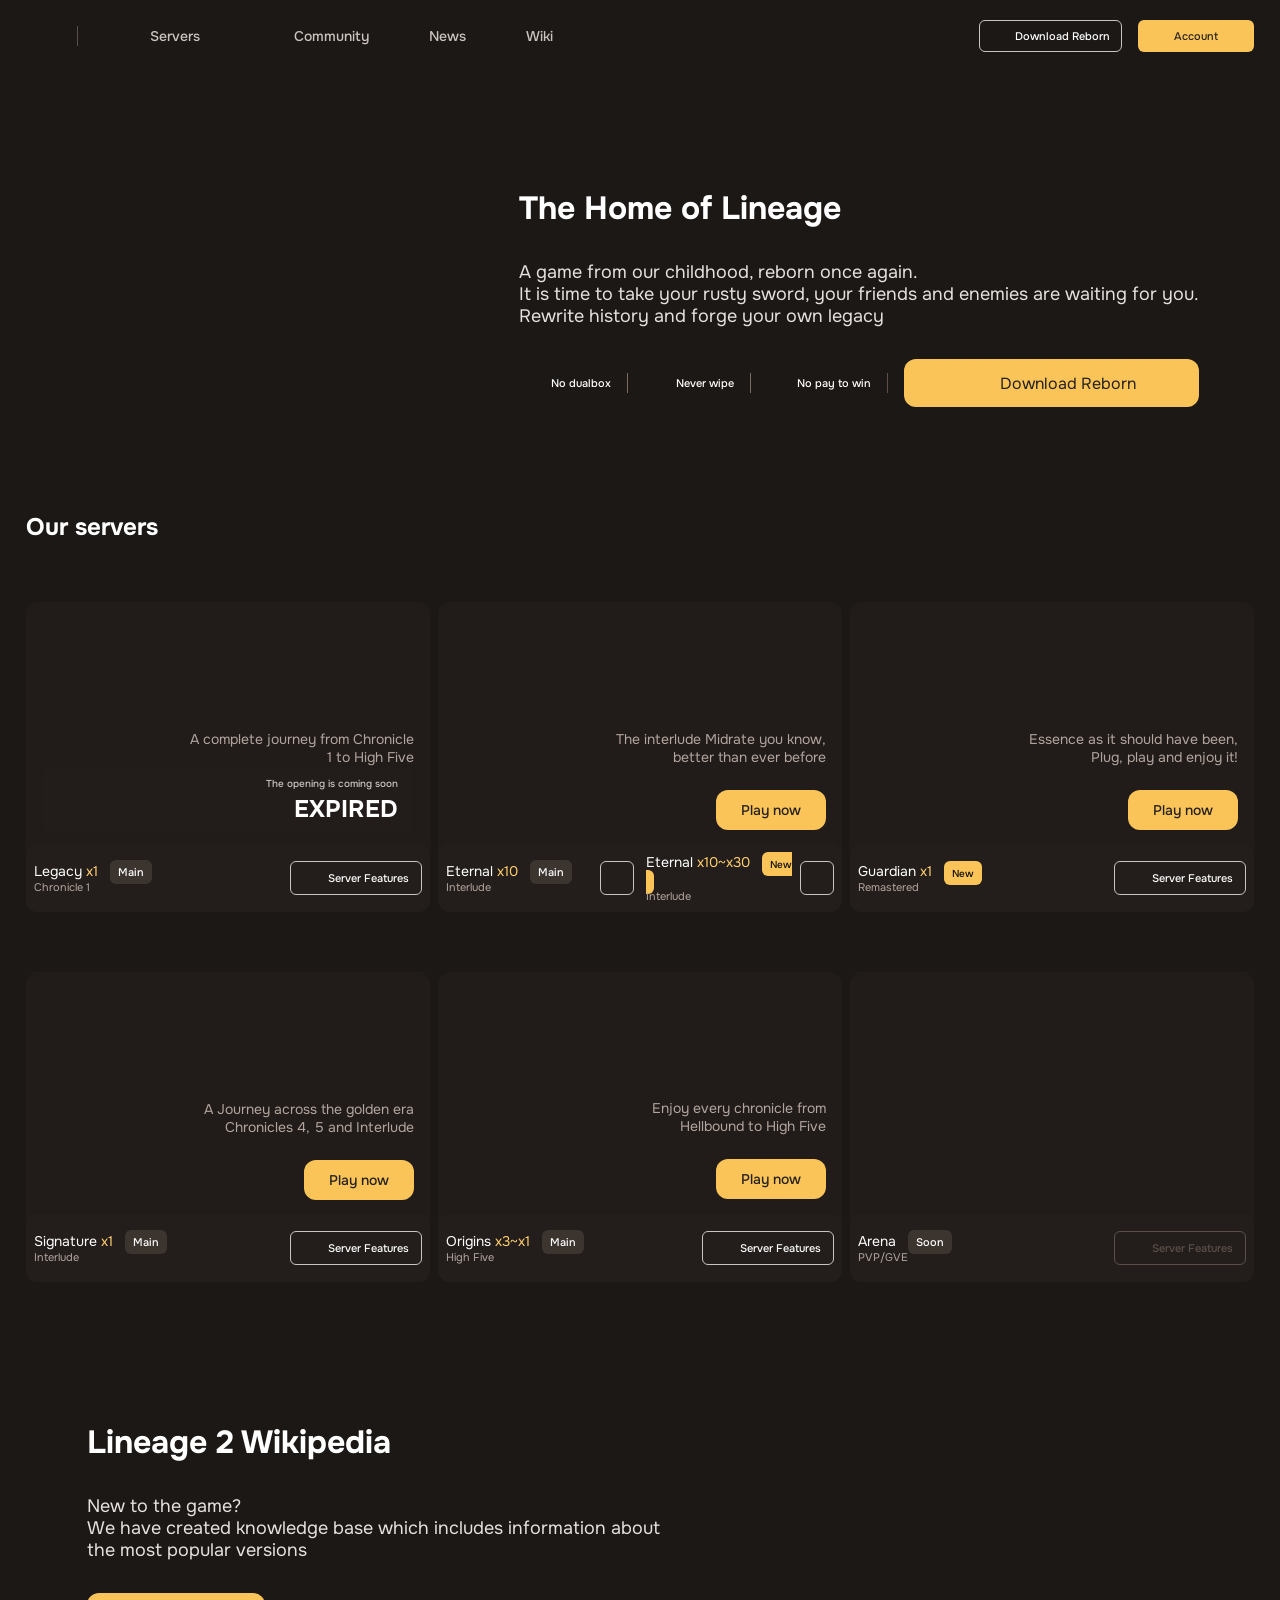
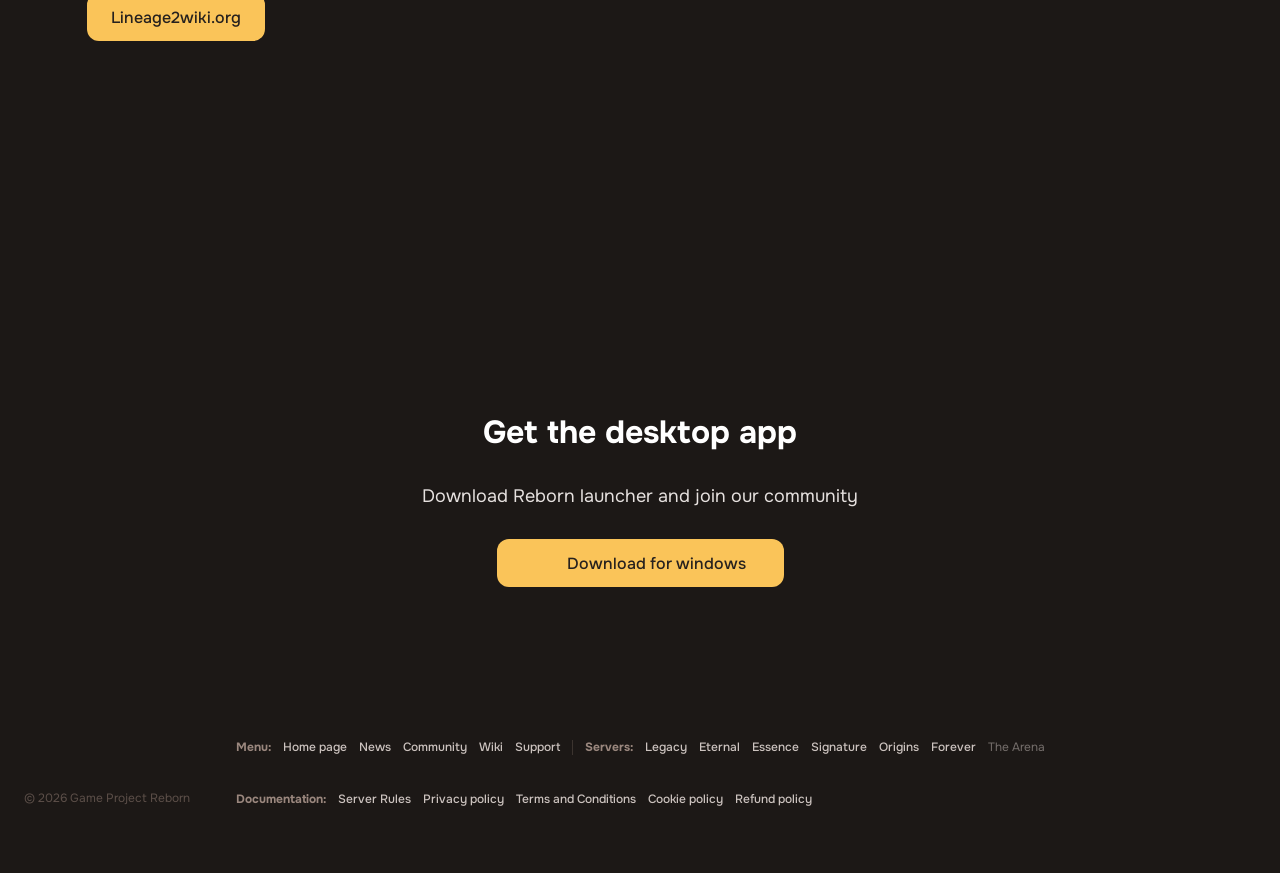
==== index.html @ 02b6d624 "Add files via upload" ====
<!DOCTYPE html><html lang="en"><head>
<meta charset="utf-8"><script async="" src="js/gtm.js"></script><script async="" src="js/fbevents.js"></script><script type="text/javascript">(window.NREUM||(NREUM={})).init={privacy:{cookies_enabled:true},ajax:{deny_list:["bam.eu01.nr-data.net"]},feature_flags:["rum_v2"],distributed_tracing:{enabled:true}};(window.NREUM||(NREUM={})).loader_config={agentID:"538655408",accountID:"6174740",trustKey:"6174740",xpid:"UgcAVVFXCBADXVFUBwQHUF0=",licenseKey:"NRJS-bbde38d894ebaa91791",applicationID:"390605069",browserID:"538655408"};;/*! For license information please see nr-loader-spa-1.324.1.min.js.LICENSE.txt */
(()=>{var e={8122(e,t,r){"use strict";r.d(t,{a:()=>i});var n=r(944);function i(e,t){try{if(!e||"object"!=typeof e)return(0,n.R)(3);if(!t||"object"!=typeof t)return(0,n.R)(4);const r=Object.create(Object.getPrototypeOf(t),Object.getOwnPropertyDescriptors(t)),s=0===Object.keys(r).length?e:r;for(let a in s)if(void 0!==e[a])try{if(null===e[a]){r[a]=null;continue}Array.isArray(e[a])&&Array.isArray(t[a])?r[a]=Array.from(new Set([...e[a],...t[a]])):e[a]instanceof Map||e[a]instanceof Set||e[a]instanceof Date||e[a]instanceof RegExp?r[a]=e[a]:"object"==typeof e[a]&&null!==t[a]&&"object"==typeof t[a]?r[a]=i(e[a],t[a]):r[a]=e[a]}catch(e){r[a]||(0,n.R)(1,e)}return r}catch(e){(0,n.R)(2,e)}}},2555(e,t,r){"use strict";r.d(t,{f:()=>a});var n=r(384),i=r(8122);const s={beacon:n.NT.beacon,errorBeacon:n.NT.errorBeacon,licenseKey:void 0,applicationID:void 0,sa:void 0,queueTime:void 0,applicationTime:void 0,ttGuid:void 0,user:void 0,account:void 0,product:void 0,extra:void 0,jsAttributes:{},userAttributes:void 0,atts:void 0,transactionName:void 0,tNamePlain:void 0};function a(e){try{return!!e.licenseKey&&!!e.errorBeacon&&!!e.applicationID}catch(e){return!1}}r.d(t,["D",0,e=>(0,i.a)(e,s)])},7699(e,t,r){"use strict";var n=r(860);const i=1e6,s={[n.K7.logging]:!0,[n.K7.genericEvents]:!0,[n.K7.jserrors]:!0,[n.K7.ajax]:!0};r.d(t,["It",0,i,"KC",0,s,"qh",0,"SESSION_ERROR","zd",0,5e5])},9324(e,t,r){"use strict";r.d(t,["A",0,"@newrelic/rrweb","x",0,"1.324.1"])},981(e,t,r){"use strict";r.d(t,["R",0,{AJAX:"AjaxRequest",PA:"PageAction",UA:"UserAction",BP:"BrowserPerformance",WS:"WebSocket",SPV:"SecurityPolicyViolation",JSE:"JavaScriptError",LOG:"Log",PVE:"PageView",PVT:"PageViewTiming",SR:"SessionReplay",ST:"SessionTrace",BI:"BrowserInteraction"}])},9752(e,t,r){"use strict";const n="newrelic-iframe-",i=n+"timing-update",s=n+"api",a=n+"api-response",o=n+"vitals-update",c=n+"ajax";r.d(t,["$8",0,o,"Gi",0,a,"KU",0,c,"Pl",0,n,"cS",0,s,"cr",0,i])},6154(e,t,r){"use strict";var n=r(1863);const i="undefined"!=typeof window&&!!window.document,s="undefined"!=typeof WorkerGlobalScope&&("undefined"!=typeof self&&self instanceof WorkerGlobalScope&&self.navigator instanceof WorkerNavigator||"undefined"!=typeof globalThis&&globalThis instanceof WorkerGlobalScope&&globalThis.navigator instanceof WorkerNavigator),a=i?window:"undefined"!=typeof WorkerGlobalScope&&("undefined"!=typeof self&&self instanceof WorkerGlobalScope&&self||"undefined"!=typeof globalThis&&globalThis instanceof WorkerGlobalScope&&globalThis),o=Boolean("hidden"===a?.document?.visibilityState),c=""+a?.location,d=/iPad|iPhone|iPod/.test(a.navigator?.userAgent),u=d&&"undefined"==typeof SharedWorker,l=(()=>{const e=a.navigator?.userAgent?.match(/Firefox[/\s](\d+\.\d+)/);return Array.isArray(e)&&e.length>=2?+e[1]:0})(),f=Date.now()-(0,n.t)();r.d(t,["OF",0,d,"RI",0,i,"WN",0,f,"bv",0,s,"gm",0,a,"lR",0,l,"m",0,c,"mw",0,o,"sb",0,u,"zk",0,()=>{const e=a?.performance?.getEntriesByType?.("navigation")?.[0];if(e&&e.responseStart>0&&e.responseStart<a.performance.now())return e}])},7295(e,t,r){"use strict";r.d(t,{Xv:()=>a,gX:()=>i,iW:()=>s});var n=[];function i(e){if(!e||s(e))return!1;if(0===n.length)return!0;if("*"===n[0].hostname)return!1;for(var t=0;t<n.length;t++){var r=n[t];if(r.hostname.test(e.hostname)&&r.pathname.test(e.pathname))return!1}return!0}function s(e){return void 0===e.hostname}function a(e){if(n=[],e&&e.length)for(var t=0;t<e.length;t++){let r=e[t];if(!r)continue;if("*"===r)return void(n=[{hostname:"*"}]);0===r.indexOf("http://")?r=r.substring(7):0===r.indexOf("https://")&&(r=r.substring(8));const i=r.indexOf("/");let s,a;i>0?(s=r.substring(0,i),a=r.substring(i)):(s=r,a="*");let[c]=s.split(":");n.push({hostname:o(c),pathname:o(a,!0)})}}function o(e,t=!1){const r=e.replace(/[.+?^${}()|[\]\\]/g,e=>"\\"+e).replace(/\*/g,".*?");return new RegExp((t?"^":"")+r+"$")}},3241(e,t,r){"use strict";r.d(t,{W:()=>i});var n=r(6154);function i(e={}){try{n.gm.dispatchEvent(new CustomEvent("newrelic",{detail:e}))}catch(e){}}},1687(e,t,r){"use strict";r.d(t,{Ak:()=>o,Ze:()=>d,x3:()=>c});var n=r(3241),i=r(3606),s=r(860),a=r(2646);function o(e,t){if(!e)return;const r={staged:!1,priority:s.P3[t]||0};e.runtime.drainRegistry.get(t)||e.runtime.drainRegistry.set(t,r)}function c(e,t){if(!e)return;const r=e.runtime.drainRegistry;r&&(r.get(t)&&r.delete(t),l(e,t,!1),r.size&&u(e))}function d(e,t="feature",r=!1){if(e){if(!e.runtime.drainRegistry.get(t)||r)return l(e,t);e.runtime.drainRegistry.get(t).staged=!0,u(e)}}function u(e){if(!e)return;const t=Array.from(e.runtime.drainRegistry);t.every(([e,t])=>t.staged)&&(t.sort((e,t)=>e[1].priority-t[1].priority),t.forEach(([t])=>{e.runtime.drainRegistry.delete(t),l(e,t)}))}function l(e,t,r=!0){if(!e)return;const s=e.ee,o=i.i.handlers;if(s&&!s.aborted&&s.backlog&&o){if((0,n.W)({type:"lifecycle",name:"drain",feature:t}),r){const e=s.backlog[t],r=o[t];if(r){for(let t=0;e&&t<e.length;++t)f(e[t],r);Object.entries(r).forEach(([e,t])=>{Object.values(t||{}).forEach(t=>{t[0]?.on&&t[0].context()instanceof a.y&&!t[0].listeners(e).includes(t[1])&&t[0].on(e,t[1])})})}}s.isolatedBacklog||delete o[t],s.backlog[t]=null,s.emit("drain-"+t,[])}}function f(e,t){var r=e[1];Object.values(t[r]||{}).forEach(t=>{var r=e[0];if(t[0]===r){var n=t[1],i=e[3],s=e[2];n.apply(i,s)}})}},7836(e,t,r){"use strict";var n=r(384),i=r(8990),s=r(2646),a=r(5607);const o="nr@context:".concat(a.W),c=function e(t,r){var n={},a={},u={},l=!1;try{l=16===r.length&&d.initializedAgents?.[r]?.runtime.isolatedBacklog}catch(e){}var f={on:p,addEventListener:p,removeEventListener:function(e,t){var r=n[e];if(!r)return;for(var i=0;i<r.length;i++)r[i]===t&&r.splice(i,1)},emit:function(e,r,n,i,s){!1!==s&&(s=!0);if(c.aborted&&!i)return;t&&s&&t.emit(e,r,n);var o=h(n);g(e).forEach(e=>{e.apply(o,r)});var d=v()[a[e]];d&&d.push([f,e,r,o]);return o},get:m,listeners:g,context:h,buffer:function(e,t){const r=v();if(t=t||"feature",f.aborted)return;Object.entries(e||{}).forEach(([e,n])=>{a[n]=t,t in r||(r[t]=[])})},abort:function(){f._aborted=!0,Object.keys(f.backlog).forEach(e=>{delete f.backlog[e]})},isBuffering:function(e){return!!v()[a[e]]},debugId:r,backlog:l?{}:t&&"object"==typeof t.backlog?t.backlog:{},isolatedBacklog:l};return Object.defineProperty(f,"aborted",{get:()=>{let e=f._aborted||!1;return e||(t&&(e=t.aborted),e)}}),f;function h(e){return e&&e instanceof s.y?e:e?(0,i.I)(e,o,()=>new s.y(o)):new s.y(o)}function p(e,t){n[e]=g(e).concat(t)}function g(e){return n[e]||[]}function m(t){return u[t]=u[t]||e(f,t)}function v(){return f.backlog}}(void 0,"globalEE"),d=(0,n.Zm)();d.ee||(d.ee=c),r.d(t,["P",0,o,"ee",0,c])},2646(e,t,r){"use strict";r.d(t,{y:()=>n});class n{constructor(e){this.contextId=e}}},9908(e,t,r){"use strict";r.d(t,{d:()=>n,p:()=>i});var n=r(7836).ee.get("handle");function i(e,t,r,i,s){s?(s.buffer([e],i),s.emit(e,t,r)):(n.buffer([e],i),n.emit(e,t,r))}},3606(e,t,r){"use strict";r.d(t,{i:()=>s});var n=r(9908);s.on=a;var i=s.handlers={};function s(e,t,r,s){a(s||n.d,i,e,t,r)}function a(e,t,r,i,s){s||(s="feature"),e||(e=n.d);var a=t[s]=t[s]||{};(a[r]=a[r]||[]).push([e,i])}},3878(e,t,r){"use strict";function n(e,t){return{capture:e,passive:!1,signal:t}}function i(e,t,r=!1,i){window.addEventListener(e,t,n(r,i))}function s(e,t,r=!1,i){document.addEventListener(e,t,n(r,i))}r.d(t,{DD:()=>s,jT:()=>n,sp:()=>i})},5607(e,t,r){"use strict";const n=(0,r(9566).bz)();r.d(t,["W",0,n])},9566(e,t,r){"use strict";r.d(t,{LA:()=>a,ZF:()=>o,bz:()=>s,el:()=>c});var n=r(6154);function i(e,t){return e?15&e[t]:16*Math.random()|0}function s(){const e=n.gm?.crypto||n.gm?.msCrypto;let t,r=0;return e&&e.getRandomValues&&(t=e.getRandomValues(new Uint8Array(30))),"xxxxxxxx-xxxx-4xxx-yxxx-xxxxxxxxxxxx".split("").map(e=>"x"===e?i(t,r++).toString(16):"y"===e?(3&i()|8).toString(16):e).join("")}function a(e){const t=n.gm?.crypto||n.gm?.msCrypto;let r,s=0;t&&t.getRandomValues&&(r=t.getRandomValues(new Uint8Array(e)));const a=[];for(var o=0;o<e;o++)a.push(i(r,s++).toString(16));return a.join("")}function o(){return a(16)}function c(){return a(32)}},2614(e,t,r){"use strict";r.d(t,["BB",0,18e5,"Wt",0,"NRBA_SESSION::","g",0,{OFF:0,FULL:1,ERROR:2},"iL",0,{SAME_TAB:"same-tab",CROSS_TAB:"cross-tab"},"tS",0,{STARTED:"session-started",PAUSE:"session-pause",RESET:"session-reset",RESUME:"session-resume",UPDATE:"session-update"},"wk",0,144e5])},733(e,t,r){"use strict";function n(e,t){return function(e){let t=2166136261;for(let r=0;r<e.length;r++)t^=e.charCodeAt(r),t=Math.imul(t,16777619);return(t>>>0).toString(16).padStart(8,"0")}("".concat(String(e),":").concat(String(t)))}r.d(t,{Y:()=>n})},1863(e,t,r){"use strict";function n(){return Math.floor(performance.now())}r.d(t,{t:()=>n})},9119(e,t,r){"use strict";r.d(t,{L:()=>s});var n=/([^?#]*)[^#]*(#[^?]*|$).*/,i=/([^?#]*)().*/;function s(e,t){return e?e.replace(t?n:i,"$1$2"):e}},7485(e,t,r){"use strict";r.d(t,{D:()=>i});var n=r(6154);function i(e){if(0===(e||"").indexOf("data:"))return{protocol:"data"};try{const t=new URL(e,location.href),r={port:t.port,hostname:t.hostname,pathname:t.pathname,search:t.search,protocol:t.protocol.slice(0,t.protocol.indexOf(":")),sameOrigin:t.protocol===n.gm?.location?.protocol&&t.host===n.gm?.location?.host};return r.port&&""!==r.port||("http:"===t.protocol&&(r.port="80"),"https:"===t.protocol&&(r.port="443")),r.pathname&&""!==r.pathname?r.pathname.startsWith("/")||(r.pathname="/".concat(r.pathname)):r.pathname="/",r}catch(e){return{}}}},7866(e,t,r){"use strict";r.d(t,["Nc",0,/^\s*at Function code \(Function code:\d+:\d+\)\s*/i,"cn",0,/^\s*(?:([^@]*)(?:\(.*?\))?@)?((?:file|http|https|chrome|safari-extension).*?):(\d+)(?::(\d+))?\s*$/i,"fL",0,/^\s*at .+ \(eval at \S+ \((?:(?:file|http|https):[^)]+)?\)(?:, [^:]*:\d+:\d+)?\)$/i,"h3",0,/function (.+?)\s*\(/,"hB",0,/^\s*at (?:((?:\[object object\])?(?:[^(]*\([^)]*\))*[^()]*(?: \[as \S+\])?) )?\(?((?:file|http|https|chrome-extension):.*?)?:(\d+)(?::(\d+))?\)?\s*$/i])},944(e,t,r){"use strict";r.d(t,{R:()=>i});var n=r(3241);function i(e,t){"function"==typeof console.debug&&(console.debug("New Relic Warning: https://github.com/newrelic/newrelic-browser-agent/blob/main/docs/warning-codes.md#".concat(e),t),(0,n.W)({drained:null,type:"data",name:"warn",feature:"warn",data:{code:e,secondary:t}}))}},8990(e,t,r){"use strict";r.d(t,{I:()=>i});var n=Object.prototype.hasOwnProperty;function i(e,t,r){if(n.call(e,t))return e[t];var i=r();if(Object.defineProperty&&Object.keys)try{return Object.defineProperty(e,t,{value:i,writable:!0,enumerable:!1}),i}catch(e){}return e[t]=i,i}},6389(e,t,r){"use strict";function n(e,t=500,r={}){const n=r?.leading||!1;let i;return(...r)=>{n&&void 0===i&&(e.apply(this,r),i=setTimeout(()=>{i=clearTimeout(i)},t)),n||(clearTimeout(i),i=setTimeout(()=>{e.apply(this,r)},t))}}function i(e){let t=!1;return(...r)=>{t||(t=!0,e.apply(this,r))}}r.d(t,{J:()=>i,s:()=>n})},1910(e,t,r){"use strict";r.d(t,{i:()=>s});var n=r(944);const i=new Map;function s(...e){return e.every(e=>{if(i.has(e))return i.get(e);const t="function"==typeof e?e.toString():"",r=t.includes("[native code]"),s=t.includes("nrWrapper");return r||s||(0,n.R)(64,e?.name||t),i.set(e,r),r})}},3304(e,t,r){"use strict";r.d(t,{A:()=>i});var n=r(7836);function i(e){try{return JSON.stringify(e,(()=>{const e=new WeakSet;return(t,r)=>{if("object"==typeof r&&null!==r){if(e.has(r))return;e.add(r)}return r}})())??""}catch(e){try{n.ee.emit("internal-error",[e])}catch(e){}return""}}},9232(e,t,r){"use strict";r.d(t,["f",0,{MFE:"MFE",BA:"BA"}])},7560(e,t,r){"use strict";r.d(t,{N:()=>a,j:()=>c});var n=r(9119),i=r(944);const s=(0,r(6389).J)(e=>(0,i.R)(80,e));function a(e){if(!Array.isArray(e?.assets)||!e.assets.length)return;const t=e.assets.map(o).filter(Boolean);return t.length?{assets:t,scripts:t.filter(e=>e.isScript)}:void 0}function o(e){if(!e||"object"!=typeof e)return;const{matcher:t,type:r}=e;let i="string"==typeof t&&t.endsWith(".js");return void 0!==r&&(!function(e){return"script"===e||"asset"===e}(r)?s(r):i=function(e){return"script"===e}(r)),a=t,"[object RegExp]"===Object.prototype.toString.call(a)?{pattern:t,test:e=>(t.lastIndex=0,t.test((0,n.L)(e))),isScript:i}:"string"==typeof t&&t.length>0?{pattern:t,test:e=>(0,n.L)(e).includes(t),isScript:i}:void s(t);var a}function c(e,t,{scriptsOnly:r=!1}={}){if(!e||!t)return!1;return(r?e.scripts:e.assets).some(e=>e.test(t))}},5718(e,t,r){"use strict";r.d(t,{xo:()=>A,AZ:()=>v,cI:()=>g,Qr:()=>S,QL:()=>y});var n=r(6154),i=r(1863),s=r(9119),a=r(7866);class o{dom=new c;performance=new c;constructor(e){this.url=e,this.claimedBy=new Set}get script(){const e=Math.max(this.dom.start,this.performance.end);return{start:e,end:Math.max(this.dom.end,this.performance.end,e)}}}class c{start=0;end=0;value=void 0}function d(e=()=>{},t){return{get:()=>void 0!==t?t:e(),set:e=>{t=e}}}let u;try{u=v(y())[0]}catch(e){u=v(e)[0]}const l=new Map;let f=[];const h=new WeakMap;function p(e){let t=h.get(e);return t||(t={weighedAssetUrls:new Set,widenedAssetUrls:new Set,recordManifestScriptWindow:(t,r)=>{t&&(e.scriptStart=e.scriptStart>0?Math.min(e.scriptStart,t):t),r&&(e.scriptEnd=e.scriptEnd>0?Math.max(e.scriptEnd,r):r)}},h.set(e,t)),t}function g(e){return l.get(e)}function m(e){const t=g(e);if(t)return t;const r=new o(e);if(l.set(e,r),l.size>1e3){const e=l.keys().next().value;l.delete(e)}return r}if(n.gm.MutationObserver&&n.gm.document){new MutationObserver(e=>{e.forEach(e=>{e.addedNodes.forEach(e=>{if("SCRIPT"===e.nodeName&&e.src){const t=m((0,s.L)(e.src));if(t.dom.value)return;t.dom.start=(0,i.t)(),t.dom.value=e;const r=()=>{t.dom.end=(0,i.t)()};["load","error"].forEach(t=>e.addEventListener(t,r,{once:!0}))}})})}).observe(n.gm.document,{childList:!0,subtree:!0})}if(n.gm.PerformanceObserver?.supportedEntryTypes.includes("resource")){new PerformanceObserver(e=>{e.getEntries().forEach(e=>{if((e=>"script"===e.initiatorType||["link","fetch"].includes(e.initiatorType)&&(0,s.L)(e.name).endsWith(".js"))(e)){const t=m((0,s.L)(e.name));t.performance.value||(t.performance.start=Math.floor(e.startTime),t.performance.end=Math.floor(e.responseEnd),t.performance.value=e)}if(!f.length)return;const t=[];f.forEach(({test:r,addedAt:n},s)=>{(r(e)||(0,i.t)()-n>1e4)&&t.push(s)}),f=f.filter((e,r)=>!t.includes(r))})}).observe({type:"resource",buffered:!0})}function v(e){if(!e||"string"!=typeof e)return[];const t=new Set,r=e.split("\n");for(const e of r){const r=e.match(a.cn)||e.match(a.hB)||e.match(a.fL);if(r&&r[2])t.add((0,s.L)(r[2]));else{const r=e.match(/\(([^)]+\.js):\d+:\d+\)/)||e.match(/^\s+at\s+([^\s(]+\.js):\d+:\d+/);r&&r[1]&&t.add((0,s.L)(r[1]))}}return[...t]}function y(){let e;try{const t=Error.stackTraceLimit;Error.stackTraceLimit=50,e=(new Error).stack,Error.stackTraceLimit=t}catch(t){e=(new Error).stack}return e}function b(e,t){return(0,s.L)(e.name)===t}function E(e,t){e.fetchStart=Math.floor(t.startTime),e.fetchEnd=Math.floor(t.responseEnd),e.asset=t.name,e.type=t.initiatorType,w(e,t)}function w(e,t){const r=(0,s.L)(t.name),{weighedAssetUrls:n}=p(e);n.has(r)||(n.add(r),e.totalWeight=(e.totalWeight||0)+(t.transferSize||0),"blocking"===t.renderBlockingStatus?e.renderBlocking=!0:"non-blocking"===t.renderBlockingStatus&&!0!==e.renderBlocking&&(e.renderBlocking=!1))}function R(e,t,r,n,i){if(w(e,t),"scripts"!==i&&"all"!==i)return;const{widenedAssetUrls:a}=p(e),o=(0,s.L)(t.name);if(a.has(o))return;a.add(o);if("all"===i||r.isScript){const r=Math.floor(t.startTime),n=Math.floor(t.responseEnd);e.fetchStart=e.fetchStart>0?Math.min(e.fetchStart,r):r,e.fetchEnd=e.fetchEnd>0?Math.max(e.fetchEnd,n):n}if(r.isScript){const r=g((0,s.L)(t.name));if(r){const t=()=>{const{start:t,end:n}=r.script;p(e).recordManifestScriptWindow(t,n)};t(),!r.dom.end&&r.dom.value&&["load","error"].forEach(e=>r.dom.value.addEventListener(e,t,{once:!0}))}n.resolved||(e.asset=t.name,e.type=t.initiatorType,n.resolved=!0)}}function T(e,t){const r=e.filter(e=>e.test(t.name));return r.find(e=>e.isScript)||r[0]}function A(e,t){const r=t?.manifest;if(!r||!r.assets.length)return;const s={resolved:!1},{assets:a}=r;(n.gm.performance?.getEntriesByType("resource")||[]).forEach(r=>{const n=T(a,r);n&&R(e,r,n,s,t.timingMethod)}),function(e,t,r,s){n.gm.PerformanceObserver?.supportedEntryTypes?.includes("resource")&&f.push({addedAt:(0,i.t)(),test:n=>{const i=T(t,n);return i&&R(e,n,i,r,s),!1}})}(e,a,s,t.timingMethod)}function S(e){const t=e?.id,r={registeredAt:(0,i.t)(),reportedAt:void 0,fetchStart:0,fetchEnd:0,scriptStart:0,scriptEnd:0,asset:void 0,type:"unknown",totalWeight:0,renderBlocking:void 0},a=y();if(!a)return r;const o=n.gm.performance?.getEntriesByType("navigation")?.[0]?.name||"";try{const e=v(a),c=(e.length>1?e.filter(e=>u!==e):e)[0];if(!c)return r;if(o.includes(c))return r.asset=(0,s.L)(o),r.type="inline",r;r.correlation=g(c);const l=r.correlation?.performance.value||n.gm.performance?.getEntriesByType("resource")?.find(e=>b(e,c));if(l)E(r,l);else{(function(e){if(!e||!n.gm.document)return!1;try{const t=n.gm.document.querySelectorAll('link[rel="preload"][as="script"]');for(const r of t)if((0,s.L)(r.href)===e)return!0}catch(e){}return!1})(c)&&(r.asset=c,r.type="preload"),function(e,t){n.gm.PerformanceObserver?.supportedEntryTypes?.includes("resource")&&f.push({addedAt:(0,i.t)(),test:r=>!!b(r,t)&&(E(e,r),!0)})}(r,c)}const h=r.correlation,m=!!t&&!!h?.claimedBy.has(t);h&&t&&h.claimedBy.add(t);const y=()=>{const e=h?.script.start;if(!m||!e)return!1;return r.registeredAt-e>1e4};let w=0,R=0;p(r).recordManifestScriptWindow=(e,t)=>{e&&(w=w>0?Math.min(w,e):e),t&&(R=R>0?Math.max(R,t):t)},Object.defineProperty(r,"scriptStart",d(()=>{const e=y()?r.registeredAt:h?.script.start??r.fetchEnd;return w>0?Math.min(e,w):e})),Object.defineProperty(r,"scriptEnd",d(()=>{const e=y()?r.registeredAt:h?.script.end??r.registeredAt;return R>0?Math.max(e,R):e}))}catch(e){}return r}},5732(e,t,r){"use strict";r.d(t,{$5:()=>m,B5:()=>g,K6:()=>u,M$:()=>o,Ms:()=>d,NG:()=>c,Ux:()=>h,YA:()=>p,yx:()=>l});var n=r(5718),i=r(7560),s=r(9119),a=r(9232);function o(e){return e?.type===a.f.MFE}function c(e,t){if(!y(e,t))return;const r=t.runtime.registeredEntities;return r?.find(t=>t.metadata.target.iframeInterfaceId===e)}function d(e,t){if(!y(e,t))return[];const r=t.runtime.registeredEntities;return r?.filter(t=>String(t.metadata.target.id)===String(e)).map(e=>e.metadata.target)||[]}function u(e,t){if(!y(e,t))return[];const r=t.runtime.registeredEntities,n=(0,s.L)(e),a=r?.filter(t=>{const r=t.metadata.target?.manifest;return r?(0,i.j)(r,e,{scriptsOnly:!1}):!!t.metadata.timings?.asset&&(0,s.L)(t.metadata.timings.asset)===n});return f(a).map(e=>e.metadata.target)}function l(e,t){if(!y(e,t))return[];const r=t.runtime.registeredEntities,n=r?.filter(t=>{const r=t.metadata.target?.manifest;return r?(0,i.j)(r,e,{scriptsOnly:!0}):!!t.metadata.timings?.asset?.endsWith(e)});return f(n).map(e=>e.metadata.target)}function f(e){if(!e?.length)return e||[];const t=new Map,r=[];for(const n of e){const e=n.metadata?.timings?.asset;if(!e){r.push(n);continue}const i="".concat(e,"::").concat(n.metadata?.target?.id),s=t.get(i);if(s){if(s.metadata.target?.blocked&&!n.metadata.target?.blocked){const e=r.indexOf(s);-1!==e&&(r[e]=n),t.set(i,n)}}else t.set(i,n),r.push(n)}return r}function h(e,t){return v(t)?o(e)?e.attributes:t.agentRef.runtime.v2Target.attributes:{}}function p(e,t){return g(e,t)?{"child.id":e.id,"child.type":e.type,...h(void 0,t)}:{}}function g(e,t){return o(e)&&!!v(t)&&t.agentRef.init.api.register.duplicate_data_to_container}function m(e){if(!e?.runtime)return[];if(!y(!0,e)||!e.runtime.registeredEntities?.length)return[e.runtime.v2Target];const t=[];try{var r=(0,n.AZ)((0,n.QL)());let i=r.length-1;for(;r[i];)t.push(...l(r[i--],e))}catch(e){}const i=function(e){const t=new Set,r=[];for(const n of e){const e=n?.instance;t.has(e)||(t.add(e),r.push(n))}return r}(t);return i.length||i.push(e.runtime.v2Target),i}function v(e){return 2===e?.harvestEndpointVersion}function y(e,t){return!!e&&!!t?.init.api.register.enabled}},5289(e,t,r){"use strict";r.d(t,{GG:()=>a,Qr:()=>c,sB:()=>o});var n=r(3878),i=r(6389);function s(){return"undefined"==typeof document||"complete"===document.readyState}function a(e,t){if(s())return e();const r=(0,i.J)(e),a=setInterval(()=>{s()&&(clearInterval(a),r())},500);(0,n.sp)("load",r,t)}function o(e){if(s())return e();(0,n.DD)("DOMContentLoaded",e)}function c(e){if(s())return e();(0,n.sp)("popstate",e)}},384(e,t,r){"use strict";r.d(t,{Zm:()=>c,bQ:()=>u,dV:()=>d,pV:()=>l});var n=r(6154),i=r(1863),s=r(944),a=r(1910);const o={beacon:"bam.nr-data.net",errorBeacon:"bam.nr-data.net"};function c(){return n.gm.NREUM||(n.gm.NREUM={}),void 0===n.gm.newrelic&&(n.gm.newrelic=n.gm.NREUM),n.gm.NREUM}function d(){let e=c();return e.o||(e.o={ST:n.gm.setTimeout,SI:n.gm.setImmediate||n.gm.setInterval,CT:n.gm.clearTimeout,XHR:n.gm.XMLHttpRequest,REQ:n.gm.Request,EV:n.gm.Event,PR:n.gm.Promise,MO:n.gm.MutationObserver,FETCH:n.gm.fetch,WS:n.gm.WebSocket},(0,a.i)(...Object.values(e.o))),e}function u(e,t){let r=c();r.initializedAgents??={},t.initializedAt={ms:(0,i.t)(),date:new Date},r.initializedAgents[e]=t,2===Object.keys(r.initializedAgents).length&&(0,s.R)(69)}function l(){return function(){let e=c();const t=e.info||{};e.info={beacon:o.beacon,errorBeacon:o.errorBeacon,...t}}(),function(){let e=c();const t=e.init||{};e.init={...t}}(),d(),function(){let e=c();const t=e.loader_config||{};e.loader_config={...t}}(),c()}r.d(t,["NT",0,o])},2843(e,t,r){"use strict";r.d(t,{G:()=>s,u:()=>i});var n=r(3878);function i(e,t=!1,r,i){(0,n.DD)("visibilitychange",function(){if(t)return void("hidden"===document.visibilityState&&e());e(document.visibilityState)},r,i)}function s(e,t,r){(0,n.sp)("pagehide",e,t,r)}},8139(e,t,r){"use strict";r.d(t,{u:()=>f});var n=r(7836),i=r(3434),s=r(8990),a=r(6154);const o={},c=a.gm.XMLHttpRequest,d="addEventListener",u="removeEventListener",l="nr@wrapped:".concat(n.P);function f(e,t){var r=function(e){return(e||n.ee).get("events")}(e);if(o[r.debugId]++)return r;o[r.debugId]=1;var f=(0,i.YM)(r,!0,t);function p(e){f.inPlace(e,[d,u],"-",g)}function g(e,t){return e[1]}return"getPrototypeOf"in Object&&(a.RI&&h(document,p),c&&h(c.prototype,p),h(a.gm,p)),r.on(d+"-start",function(e,t){var r=e[1];if(null!==r&&("function"==typeof r||"object"==typeof r)&&"newrelic"!==e[0]){var n=(0,s.I)(r,l,function(){var e={object:function(){if("function"!=typeof r.handleEvent)return;return r.handleEvent.apply(r,arguments)},function:r}[typeof r];return e?f(e,"fn-",null,e.name||"anonymous"):r});this.wrapped=e[1]=n}}),r.on(u+"-start",function(e){e[1]=this.wrapped||e[1]}),r}function h(e,t,...r){let n=e;for(;"object"==typeof n&&!Object.prototype.hasOwnProperty.call(n,d);)n=Object.getPrototypeOf(n);n&&t(n,...r)}},3434(e,t,r){"use strict";r.d(t,{YM:()=>d});var n=r(7836),i=r(5607),s=r(5732);const a="nr@original:".concat(i.W);var o=Object.prototype.hasOwnProperty,c=!1;function d(e,t,r){return e||(e=n.ee),i.inPlace=function(e,t,r,n,s,a){r||(r="");const o="-"===r.charAt(0);for(let c=0;c<t.length;c++){const d=t[c],u=e[d];l(u)||(e[d]=i(u,o?d+r:r,n,d,s,a))}},i.flag=a,i;function i(t,n,i,c,f,h){return l(t)?t:(n||(n=""),nrWrapper[a]=t,function(e,t,r){if(Object.defineProperty&&Object.keys)try{return Object.keys(e).forEach(function(r){Object.defineProperty(t,r,{get:function(){return e[r]},set:function(t){return e[r]=t,t}})}),t}catch(e){u([e],r)}for(var n in e)o.call(e,n)&&(t[n]=e[n])}(t,nrWrapper,e),nrWrapper);function nrWrapper(){var a,o,l,p;let g,m;try{o=this,a=[...arguments],m=h?(0,s.$5)(r):[r?.runtime?.v2Target],l="function"==typeof i?i(a,o):i||{}}catch(t){u([t,"",[a,o,c],l],e)}d(n+"start",[a,o,c,m],l,f);const v=performance.now();let y;try{return p=t.apply(o,a),y=performance.now(),p}catch(e){throw y=performance.now(),d(n+"err",[a,o,e,m],l,f),g=e,g}finally{const e=y-v,t={start:v,end:y,duration:e,isLongTask:e>=50,methodName:c,thrownError:g};t.isLongTask&&d("long-task",[t,o,m],l,f),d(n+"end",[a,o,p,m],l,f)}}}function d(r,n,i,s){if(!c||t){var a=c;c=!0;try{e.emit(r,n,i,t,s)}catch(t){u([t,r,n,i],e)}c=a}}}function u(e,t){t||(t=n.ee);try{t.emit("internal-error",e)}catch(e){}}function l(e){return!(e&&"function"==typeof e&&e.apply&&!e[a])}r.d(t,["Jt",0,a])},9300(e,t,r){"use strict";const n=r(860).K7.ajax;r.d(t,["TZ",0,n,"f5",0,"ajaxRequest.id","mo",0,{NONE:"none",FAILURES:"failures",ALL:"all"}])},3333(e,t,r){"use strict";var n=r(981);const i=r(860).K7.genericEvents,s=[n.R.PA,n.R.UA,n.R.BP];r.d(t,["$v",0,{RESOURCES:"experimental.resources",REGISTER:"register"},"TZ",0,i,"Zp",0,["auxclick","click","copy","keydown","paste","scrollend"],"kd",0,s,"qN",0,["focus","blur"]])},6774(e,t,r){"use strict";const n=r(860).K7.jserrors;r.d(t,["T",0,n])},993(e,t,r){"use strict";const n=r(860).K7.logging;r.d(t,["A$",0,{OFF:0,ERROR:1,WARN:2,INFO:3,DEBUG:4,TRACE:5},"TZ",0,n,"p_",0,{ERROR:"ERROR",WARN:"WARN",INFO:"INFO",DEBUG:"DEBUG",TRACE:"TRACE"}])},3785(e,t,r){"use strict";r.d(t,{R:()=>c,b:()=>d});var n=r(9908),i=r(1863),s=r(860),a=r(3969),o=r(993);function c(e,t,r={},c=o.p_.INFO,d=!0,u,l=(0,i.t)()){(0,n.p)(a.xV,["API/logging/".concat(c.toLowerCase(),"/called")],void 0,s.K7.metrics,e),(0,n.p)("log",[l,t,r,c,d,u],void 0,s.K7.logging,e)}function d(e){return"string"==typeof e&&Object.values(o.p_).some(t=>t===e.toUpperCase().trim())}},3969(e,t,r){"use strict";const n=r(860).K7.metrics;r.d(t,["TZ",0,n,"XG",0,"storeEventMetrics","xV",0,"storeSupportabilityMetrics"])},6630(e,t,r){"use strict";const n=r(860).K7.pageViewEvent;r.d(t,["T",0,n])},782(e,t,r){"use strict";const n=r(860).K7.pageViewTiming;r.d(t,["T",0,n])},6344(e,t,r){"use strict";var n=r(2614);const i=r(860).K7.sessionReplay,s={[n.g.ERROR]:15e3,[n.g.FULL]:3e5,[n.g.OFF]:0};r.d(t,["Qb",0,{API:"api",RESUME:"resume",SWITCH_TO_FULL:"switchToFull",INITIALIZE:"initialize",PRELOAD:"preload"},"TZ",0,i,"Vh",0,"errorDuringReplay","_s",0,{DomContentLoaded:0,Load:1,FullSnapshot:2,IncrementalSnapshot:3,Meta:4,Custom:5},"bc",0,{RESET:{message:"Session was reset",sm:"Reset"},IMPORT:{message:"Recorder failed to import",sm:"Import"},TOO_MANY:{message:"429: Too Many Requests",sm:"Too-Many"},TOO_BIG:{message:"Payload was too large",sm:"Too-Big"},CROSS_TAB:{message:"Session Entity was set to OFF on another tab",sm:"Cross-Tab"},ENTITLEMENTS:{message:"Session Replay is not allowed and will not be started",sm:"Entitlement"}},"yP",0,s])},5270(e,t,r){"use strict";r.d(t,{Aw:()=>a,SR:()=>s,rF:()=>o});var n=r(384),i=r(7767);function s(e){return!!(0,n.dV)().o.MO&&(0,i.V)(e)&&!0===e?.session_trace.enabled}function a(e){return!0===e?.session_replay.preload&&s(e)}function o(e,t){try{if("string"==typeof t?.type&&"password"===t.type.toLowerCase())return"*".repeat(e?.length||0);if(void 0!==t?.dataset?.nrUnmask||t?.classList?.contains("nr-unmask"))return e}catch(e){}return"string"==typeof e?e.replace(/[\S]/g,"*"):"*".repeat(e?.length||0)}},3738(e,t,r){"use strict";const n=r(860).K7.sessionTrace,i="-start",s="-end",a="fn"+i,o="fn"+s;r.d(t,["He",0,"bstResource","Kp",0,s,"Lc",0,o,"Rz",0,"pushState","TZ",0,n,"bD",0,"resource","bc",0,{CROSS_TAB:{message:"Session Entity was set to OFF on another tab"},ENTITLEMENTS:{message:"Session Trace is not allowed and will not be started"},RESET:{message:"Session was reset"},SESSION_CHANGED:{message:"Session identifier changed unexpectedly"}},"d3",0,i,"uP",0,a])},3962(e,t,r){"use strict";const n=r(860).K7.softNav;r.d(t,["O2",0,{INITIAL_PAGE_LOAD:"",ROUTE_CHANGE:1,UNSPECIFIED:2},"OV",0,"popstate","Qu",0,{INTERACTION:1,AJAX:2,CUSTOM_END:3,CUSTOM_TRACER:4},"TZ",0,n,"ih",0,{IP:"in progress",PF:"pending finish",FIN:"finished",CAN:"cancelled"},"pP",0,"initialPageLoad","tC",0,["click","keydown","submit"]])},4234(e,t,r){"use strict";r.d(t,{W:()=>i});var n=r(1687);class i{constructor(e,t){this.agentRef=e,this.ee=e?.ee,this.featureName=t,this.blocked=!1}deregisterDrain(){(0,n.x3)(this.agentRef,this.featureName)}}},7767(e,t,r){"use strict";var n=r(6154);r.d(t,["V",0,e=>n.RI&&!0===e?.privacy.cookies_enabled])},8362(e,t,r){"use strict";r.d(t,{d:()=>s});var n=r(9566),i=r(1741);class s extends i.W{agentIdentifier=(0,n.LA)(16)}},1741(e,t,r){"use strict";r.d(t,{W:()=>s});var n=r(944),i=r(4261);class s{#e(e,...t){if(this[e]!==s.prototype[e])return this[e](...t);(0,n.R)(35,e)}addPageAction(e,t){return this.#e(i.hG,e,t)}register(e){return this.#e(i.eY,e)}recordCustomEvent(e,t){return this.#e(i.fF,e,t)}setPageViewName(e,t){return this.#e(i.Fw,e,t)}setCustomAttribute(e,t,r){return this.#e(i.cD,e,t,r)}noticeError(e,t){return this.#e(i.o5,e,t)}setUserId(e,t=!1){return this.#e(i.Dl,e,t)}setApplicationVersion(e){return this.#e(i.nb,e)}setErrorHandler(e){return this.#e(i.bt,e)}addRelease(e,t){return this.#e(i.k6,e,t)}log(e,t){return this.#e("log",e,t)}start(){return this.#e("start")}finished(e){return this.#e(i.BL,e)}recordReplay(){return this.#e(i.CH)}pauseReplay(){return this.#e(i.Tb)}addToTrace(e){return this.#e(i.U2,e)}setCurrentRouteName(e){return this.#e(i.PA,e)}interaction(e){return this.#e(i.dT,e)}wrapLogger(e,t,r){return this.#e(i.Wb,e,t,r)}measure(e,t){return this.#e(i.V1,e,t)}consent(e){return this.#e(i.Pv,e)}}},4261(e,t,r){"use strict";r.d(t,["BL",0,"finished","CH",0,"recordReplay","Dl",0,"setUserId","Fw",0,"setPageViewName","PA",0,"setCurrentRouteName","Pv",0,"consent","Tb",0,"pauseReplay","U2",0,"addToTrace","V1",0,"measure","Wb",0,"wrapLogger","bt",0,"setErrorHandler","cD",0,"setCustomAttribute","dT",0,"interaction","eY",0,"register","fF",0,"recordCustomEvent","hG",0,"addPageAction","hw",0,"api-ixn-","k6",0,"addRelease","nb",0,"setApplicationVersion","o5",0,"noticeError"])},1738(e,t,r){"use strict";r.d(t,{U:()=>l,Y:()=>u});var n=r(3241),i=r(9908),s=r(1863),a=r(944),o=r(3969),c=r(8362),d=r(860);function u(e,t,r,s){const u=s||r;!u||u[e]&&u[e]!==c.d.prototype[e]||(u[e]=function(){(0,i.p)(o.xV,["API/"+e+"/called"],void 0,d.K7.metrics,r.ee),(0,n.W)({drained:!!r.runtime?.activatedFeatures,type:"data",name:"api",feature:"api-"+e,data:{}});try{return t.apply(this,arguments)}catch(e){(0,a.R)(23,e)}})}function l(e,t,r,n,a){const o=e.info;null===r?delete o.jsAttributes[t]:o.jsAttributes[t]=r,(a||null===r)&&(0,i.p)("api-"+n,[(0,s.t)(),t,r],void 0,"session",e.ee)}},8374(e,t,r){r.nc=(()=>{try{return document?.currentScript?.nonce}catch(e){}return""})()},860(e,t,r){"use strict";const n="events",i="jserrors",s="browser/blobs",a="browser/logs",o={ajax:"ajax",genericEvents:"generic_events",jserrors:i,logging:"logging",metrics:"metrics",pageAction:"page_action",pageViewEvent:"page_view_event",pageViewTiming:"page_view_timing",sessionReplay:"session_replay",sessionTrace:"session_trace",softNav:"soft_navigations"},c={[o.pageViewEvent]:1,[o.pageViewTiming]:2,[o.metrics]:3,[o.jserrors]:4,[o.softNav]:5,[o.ajax]:6,[o.sessionTrace]:7,[o.sessionReplay]:8,[o.logging]:9,[o.genericEvents]:10},d={[o.pageViewEvent]:"rum",[o.pageViewTiming]:n,[o.ajax]:n,[o.softNav]:n,[o.metrics]:i,[o.jserrors]:i,[o.sessionTrace]:s,[o.sessionReplay]:s,[o.logging]:a,[o.genericEvents]:"ins"};r.d(t,["$J",0,d,"K7",0,o,"P3",0,c,"XX",0,i,"Yy",0,a,"df",0,s,"hg",0,"connect"])}};const t={};function r(n){const i=t[n];if(void 0!==i)return i.exports;const s=t[n]={exports:{}};return e[n](s,s.exports,r),s.exports}r.m=e,r.d=(e,t)=>{if(Array.isArray(t))for(var n=0;n<t.length;){var i=t[n++],s=t[n++];r.o(e,i)?0===s&&n++:0===s?Object.defineProperty(e,i,{enumerable:!0,value:t[n++]}):Object.defineProperty(e,i,{enumerable:!0,get:s})}else for(var i in t)r.o(t,i)&&!r.o(e,i)&&Object.defineProperty(e,i,{enumerable:!0,get:t[i]})},r.f={},r.e=e=>Promise.all(Object.keys(r.f).reduce((t,n)=>(r.f[n](e,t),t),[])),r.u=e=>({212:"nr-spa-compressor",238:"nr-spa-iframe-message-handler",249:"nr-spa-recorder",478:"nr-spa"}[e]+"-1.324.1.min.js"),r.o=(e,t)=>Object.prototype.hasOwnProperty.call(e,t),(()=>{const e={},t="NRBA-1.324.1.PROD:";r.l=(n,i,s,a)=>{if(e[n])return void e[n].push(i);let o,c;if(void 0!==s){const e=document.getElementsByTagName("script");for(var d=0;d<e.length;d++){const r=e[d];if(r.getAttribute("src")==n||r.getAttribute("data-webpack")==t+s){o=r;break}}}if(!o){c=!0;var u={478:"sha512-nAmyGQJA9Xa/xLFrjAfteHmCXCj99XBX+KvqWk0WH5UrAa2YHhcGcj9eoazvcLEiczWuHTntO8wwAWs3I+TEeQ==",249:"sha512-8baIx82923Xi5K0q00GExdErVnpK0P6jRsqlNxDXvjHcnmpnTqah0km3pHv/9bQWt052Cdnd4JJs55neaGuLPg==",212:"sha512-ioc+ScgYvw3pO3ke7sekIpBPV27DCyD8gUmnkuTFa/5JXJ+V2qQ3HXw18akD76CdBYA02ciLBV+dcp7tV+Sdqw==",238:"sha512-th2K18c2zreO7LeTIdGLCkPO0xbWs8nmlQNoLHj6wdVdPdBfwsaCyKlRdrl3OJA2Bn1hUBqzN3yRe1ewubPUEg=="};o=document.createElement("script"),o.charset="utf-8",r.nc&&o.setAttribute("nonce",r.nc),o.setAttribute("data-webpack",t+s),o.src=n,0!==o.src.indexOf(window.location.origin+"/")&&(o.crossOrigin="anonymous"),u[a]&&(o.integrity=u[a])}e[n]=[i];const l=(t,r)=>{o.onerror=o.onload=null,clearTimeout(f);const i=e[n];if(delete e[n],o.parentNode?.removeChild(o),i?.forEach(e=>e(r)),t)return t(r)},f=setTimeout(l.bind(null,void 0,{type:"timeout",target:o}),12e4);o.onerror=l.bind(null,o.onerror),o.onload=l.bind(null,o.onload),c&&document.head.appendChild(o)}})(),r.r=e=>{Symbol.toStringTag&&Object.defineProperty(e,Symbol.toStringTag,{value:"Module"}),Object.defineProperty(e,"__esModule",{value:!0})},r.p="https://js-agent.newrelic.com/",(()=>{const e={38:0,788:0};r.f.j=(t,n)=>{let i=r.o(e,t)?e[t]:void 0;if(0!==i)if(i)n.push(i[2]);else{const s=new Promise((r,n)=>i=e[t]=[r,n]);n.push(i[2]=s);const a=r.p+r.u(t),o=new Error,c=n=>{if(r.o(e,t)&&(i=e[t],0!==i&&(e[t]=void 0),i)){const e=n&&("load"===n.type?"missing":n.type),r=n&&n.target&&n.target.src;o.message="Loading chunk "+t+" failed: ("+e+": "+r+")",o.name="ChunkLoadError",o.type=e,o.request=r,i[1](o)}};r.l(a,c,"chunk-"+t,t)}};const t=(t,n)=>{let[i,s,a]=n;var o,c,d=0;if(i.some(t=>0!==e[t])){for(o in s)r.o(s,o)&&(r.m[o]=s[o]);if(a)a(r)}for(t&&t(n);d<i.length;d++)c=i[d],r.o(e,c)&&e[c]&&e[c][0](),e[c]=0},n=self["webpackChunk:NRBA-1.324.1.PROD"]=self["webpackChunk:NRBA-1.324.1.PROD"]||[];n.forEach(t.bind(null,0)),n.push=t.bind(null,n.push.bind(n))})(),(()=>{"use strict";r(8374);var e=r(8362),t=r(860);const n=Object.values(t.K7);var i=r(384),s=r(1741);var a=r(2555),o=r(3333),c=r(9300);const d=e=>{if(!e||"string"!=typeof e)return!1;try{document.createDocumentFragment().querySelector(e)}catch{return!1}return!0};var u=r(2614),l=r(944),f=r(8122);const h="[data-nr-mask]",p=e=>(0,f.a)(e,(()=>{const e={feature_flags:[],experimental:{register:!1,resources:!1,iframe_bridge:!1,iframe_domains:[]},mask_selector:"*",block_selector:"[data-nr-block]",mask_input_options:{color:!1,date:!1,"datetime-local":!1,email:!1,month:!1,number:!1,range:!1,search:!1,tel:!1,text:!1,time:!1,url:!1,week:!1,textarea:!1,select:!1,password:!0}};return{ajax:{deny_list:void 0,block_internal:!0,enabled:!0,autoStart:!0,capture_payloads:c.mo.NONE},api:{register:{get enabled(){return e.feature_flags.includes(o.$v.REGISTER)||e.experimental.register},set enabled(t){e.experimental.register=t},duplicate_data_to_container:!1,get allow_iframe_bridge(){return e.feature_flags.includes(o.$v.IFRAME_BRIDGE)||e.experimental.iframe_bridge},set allow_iframe_bridge(t){e.experimental.iframe_bridge=t},get iframe_domains(){return e.experimental.iframe_domains},set iframe_domains(t){Array.isArray(t)?e.experimental.iframe_domains=t:(0,l.R)(1,t)}}},browser_consent_mode:{enabled:!1},distributed_tracing:{enabled:void 0,exclude_newrelic_header:void 0,cors_use_newrelic_header:void 0,cors_use_tracecontext_headers:void 0,allowed_origins:void 0},get feature_flags(){return e.feature_flags},set feature_flags(t){e.feature_flags=t},generic_events:{enabled:!0,autoStart:!0},harvest:{interval:30},jserrors:{enabled:!0,autoStart:!0},logging:{enabled:!0,autoStart:!0},metrics:{enabled:!0,autoStart:!0},obfuscate:void 0,page_action:{enabled:!0},page_view_event:{enabled:!0,autoStart:!0},page_view_timing:{enabled:!0,autoStart:!0},performance:{capture_marks:!1,capture_measures:!1,capture_detail:!0,resources:{get enabled(){return e.feature_flags.includes(o.$v.RESOURCES)||e.experimental.resources},set enabled(t){e.experimental.resources=t},asset_types:[],first_party_domains:[],ignore_newrelic:!0}},privacy:{cookies_enabled:!0},proxy:{assets:void 0,beacon:void 0},session:{expiresMs:u.wk,inactiveMs:u.BB},session_replay:{autoStart:!0,enabled:!1,preload:!1,collect_fonts:!1,inline_images:!1,fix_stylesheets:!0,mask_all_inputs:!0,get mask_text_selector(){return e.mask_selector},set mask_text_selector(t){d(t)?e.mask_selector="".concat(t,",").concat(h):""===t||null===t?e.mask_selector=h:(0,l.R)(5,t)},get block_class(){return"nr-block"},get ignore_class(){return"nr-ignore"},get mask_text_class(){return"nr-mask"},get block_selector(){return e.block_selector},set block_selector(t){d(t)?e.block_selector+=",".concat(t):""!==t&&(0,l.R)(6,t)},get mask_input_options(){return e.mask_input_options},set mask_input_options(t){t&&"object"==typeof t?e.mask_input_options={...t,password:!0}:(0,l.R)(7,t)}},session_trace:{enabled:!0,autoStart:!0},soft_navigations:{enabled:!0,autoStart:!0},ssl:void 0,user_actions:{enabled:!0,elementAttributes:["id","className","tagName","type"]},web_sockets:{enabled:!1}}})());var g=r(6154),m=r(9324);let v=0;const y={buildEnv:"PROD",distMethod:"CDN",version:m.x,originTime:g.WN},b={consented:!1},E={activatedFeatures:void 0,appMetadata:{},configured:!1,get consented(){return this.session?.state?.consent||b.consented},set consented(e){b.consented=e},customTransaction:void 0,denyList:[],disabled:!1,drainRegistry:new Map,connector:void 0,harvester:void 0,v2Target:void 0,isolatedBacklog:!1,isRecording:!1,loaderType:void 0,maxBytes:3e4,obfuscator:void 0,onerror:void 0,ptid:void 0,releaseIds:{},session:void 0,timeKeeper:void 0,registeredEntities:[],jsAttributesMetadata:{bytes:0},get harvestCount(){return++v},listeningForIframeMessages:!1};var w=r(9232);var R=r(7836),T=r(3241);const A={accountID:void 0,trustKey:void 0,agentID:void 0,licenseKey:void 0,applicationID:void 0,xpid:void 0};var S=r(9908),x=r(9752);function O(e,t={},n,o){let{init:c,info:d,loader_config:u,runtime:l={},exposed:h=!0}=t;if(!d){const e=(0,i.pV)();c=e.init,d=e.info,u=e.loader_config}var m;e.init=p(c||{}),e.loader_config=(m=u||{},(0,f.a)(m,A)),d.jsAttributes??={},g.bv&&(d.jsAttributes.isWorker=!0),e.info=(0,a.D)(d);const v=e.init;e.runtime??=(e=>{const t=(0,f.a)(e,E),r=Object.keys(y).reduce((e,t)=>(e[t]={value:y[t],writable:!1,configurable:!0,enumerable:!0},e),{});return Object.defineProperties(t,r)})(l),e.runtime.v2Target??={type:w.f.BA,instance:e.agentIdentifier,get id(){return e.runtime.appMetadata?.agents?.[0]?.entityGuid},get attributes(){return{"entity.guid":this.id,appId:e.info.applicationID}}},v.proxy.assets&&(e=>{const t=e.startsWith("http");e+="/",r.p=t?e:"https://"+e})(v.proxy.assets),e.runtime.configured||(Object.defineProperty(e,"beacons",{get:()=>[e.info.beacon,e.info.errorBeacon,e.init.proxy.assets,e.init.proxy.beacon].filter(Boolean)}),Object.defineProperty(e.runtime,"denyList",{get:()=>[...e.init.ajax.deny_list||[],...e.init.ajax.block_internal?e.beacons:[]]}),e.runtime.ptid=e.agentIdentifier,function(e){const t=(0,i.pV)();Object.getOwnPropertyNames(s.W.prototype).forEach(r=>{const n=s.W.prototype[r];if("function"!=typeof n||"constructor"===n)return;let i=t[r];e[r]&&!1!==e.exposed&&"micro-agent"!==e.runtime?.loaderType&&(t[r]=(...t)=>{const n=e[r](...t);return i?i(...t):n})})}(e),e.runtime.loaderType=n,e.ee=R.ee.get(e.agentIdentifier),e.exposed=h,(0,T.W)({drained:!!e.runtime.activatedFeatures,type:"lifecycle",name:"initialize",feature:void 0,data:e.config}),e.init.api.register.allow_iframe_bridge&&g.gm.addEventListener("message",t=>{"string"==typeof t.data?.type&&t.data.type.startsWith(x.Pl)&&(0,S.p)("iframe-message",[t],void 0,"IFRAME",e.ee)}),e.runtime.configured=!0)}var _=r(1863),k=r(4261),N=r(1738);var L=r(1687),M=r(4234),P=r(5289),I=r(5270),j=r(7767),C=r(6389),D=r(7699);const B=new WeakSet,H=new WeakMap;class W extends M.W{constructor(e,t){super(e,t),this.abortHandler=void 0,this.featAggregate=void 0,this.loadedSuccessfully=void 0,this.onAggregateImported=new Promise(e=>{this.loadedSuccessfully=e}),this.deferred=Promise.resolve(),!1===e.init[this.featureName].autoStart?this.deferred=new Promise((t,r)=>{this.ee.on("manual-start-all",(0,C.J)(()=>{(0,L.Ak)(e,this.featureName),t()}))}):(0,L.Ak)(e,t)}importAggregator(e,t,n={}){if(this.featAggregate)return;const i=async()=>{if(await this.deferred,this.#t(e),!(0,a.f)(e.info))return(0,l.R)(43),e.ee.abort(),void this.loadedSuccessfully(!1);try{await async function(e,t,n){if(H.has(e))return H.get(e);const i=(async()=>{if((0,j.V)(e.init))try{const{setupAgentSession:t}=await r.e(478).then(r.bind(r,8766));t(e)}catch(e){(0,l.R)(20,e),t.emit("internal-error",[e]),(0,S.p)(D.qh,[e],void 0,n,t)}if(e.init.api.register.allow_iframe_bridge)try{const{setupIframeMFEMessageListener:t}=await r.e(238).then(r.bind(r,6417));t(e)}catch(e){(0,l.R)(23,e)}const[{Connector:i},{Harvester:s}]=await Promise.all([r.e(478).then(r.bind(r,6589)),r.e(478).then(r.bind(r,5237))]);e.runtime.connector=new i(e),e.runtime.harvester=new s(e);const a=Object.values(e.features).filter(t=>e.runtime.drainRegistry.has(t.featureName));Promise.all(a.map(e=>e.onAggregateImported)).then(()=>e.runtime.harvester.startTimer())})();H.set(e,i),await i}(e,this.ee,this.featureName)}catch(e){return(0,l.R)(79,e),this.ee.abort(),void this.loadedSuccessfully(!1)}try{if(!this.#r(this.featureName,e.runtime.session,e.init))return this.abortHandler?.(),(0,L.Ze)(this.agentRef,this.featureName),void this.loadedSuccessfully(!1);const{Aggregate:r}=await t();this.featAggregate=new r(e,n),e.runtime.harvester.initializedAggregates.push(this.featAggregate),this.loadedSuccessfully(!0)}catch(e){(0,l.R)(34,e),this.abortHandler?.(),(0,L.Ze)(this.agentRef,this.featureName,!0),this.loadedSuccessfully(!1)}};g.RI?(0,P.GG)(()=>i(),!0):i()}#r(e,r,n){if(this.blocked)return!1;switch(e){case t.K7.sessionReplay:return(0,I.SR)(n)&&!!r;case t.K7.sessionTrace:return!!r;default:return!0}}#t(e){if(!B.has(e)&&(B.add(e),!(0,a.f)(e.info))){const t=(0,i.pV)();let r={...t.info?.jsAttributes};try{r={...r,...e.info?.jsAttributes}}catch(e){}O(e,{...t,info:{...t.info,jsAttributes:r},runtime:e.runtime},e.runtime.loaderType)}}}var U=r(6630);class K extends W{static featureName=U.T;constructor(e){var t;super(e,U.T),this.setupInspectionEvents(),t=e,(0,N.Y)(k.Fw,function(e,r){"string"==typeof e&&("/"!==e.charAt(0)&&(e="/"+e),t.runtime.customTransaction=(r||"http://custom.transaction")+e,(0,S.p)("api-"+k.Fw,[(0,_.t)()],void 0,void 0,t.ee))},t),this.importAggregator(e,()=>e.init.feature_flags.includes("rum_v2")?r.e(478).then(r.bind(r,908)):r.e(478).then(r.bind(r,7927)))}setupInspectionEvents(){const e=(e,t)=>{e&&(0,T.W)({timeStamp:e.timeStamp,loaded:"complete"===e.target.readyState,type:"window",name:t,data:e.target.location+""})};(0,P.sB)(t=>{e(t,"DOMContentLoaded")}),(0,P.GG)(t=>{e(t,"load")}),(0,P.Qr)(t=>{e(t,"navigate")}),this.ee.on(u.tS.UPDATE,(e,t)=>{(0,T.W)({type:"lifecycle",name:"session",data:t})})}}class F extends e.d{constructor(e){var t;(super(),g.gm)?(this.features={},(0,i.bQ)(this.agentIdentifier,this),this.desiredFeatures=new Set(e.features||[]),this.desiredFeatures.add(K),O(this,e,e.loaderType||"agent"),t=this,(0,N.Y)(k.cD,function(e,r,n=!1){if("string"==typeof e){if(["string","number","boolean"].includes(typeof r)||null===r)return(0,N.U)(t,e,r,k.cD,n);(0,l.R)(40,typeof r)}else(0,l.R)(39,typeof e)},t),function(e){(0,N.Y)(k.Dl,function(t,r=!1){if("string"!=typeof t&&null!==t)return void(0,l.R)(41,typeof t);const n=e.info.jsAttributes["enduser.id"];r&&null!=n&&n!==t?(0,S.p)("api-setUserIdAndResetSession",[t],void 0,"session",e.ee):(0,N.U)(e,"enduser.id",t,k.Dl,!0)},e)}(this),function(e){(0,N.Y)(k.nb,function(t){if("string"==typeof t||null===t)return(0,N.U)(e,"application.version",t,k.nb,!1);(0,l.R)(42,typeof t)},e)}(this),function(e){(0,N.Y)("start",function(){e.ee.emit("manual-start-all")},e)}(this),function(e){(0,N.Y)(k.Pv,function(t=!0){if("boolean"==typeof t){if((0,S.p)("api-"+k.Pv,[t],void 0,"session",e.ee),e.runtime.consented=t,t){const t=e.features.page_view_event;t.onAggregateImported.then(e=>{const r=t.featAggregate;e&&!r.sentRum&&r.sendRum?.()})}}else(0,l.R)(65,typeof t)},e)}(this),this.run()):(0,l.R)(21)}get config(){return{info:this.info,init:this.init,loader_config:this.loader_config,runtime:this.runtime}}get api(){return this}run(){try{const e=function(e){const t={};return n.forEach(r=>{t[r]=!!e[r]?.enabled}),t}(this.init),r=[...this.desiredFeatures],i=this.init.feature_flags.includes("rum_v2");r.sort((e,r)=>t.P3[e.featureName]-t.P3[r.featureName]),r.forEach(r=>{if(!e[r.featureName]&&(i||r.featureName!==t.K7.pageViewEvent))return;const n=function(e){switch(e){case t.K7.ajax:return[t.K7.jserrors];case t.K7.sessionTrace:return[t.K7.ajax,t.K7.pageViewEvent];case t.K7.sessionReplay:return[t.K7.sessionTrace];case t.K7.pageViewTiming:return[t.K7.pageViewEvent];default:return[]}}(r.featureName).filter(e=>!(e in this.features));n.length>0&&(0,l.R)(36,{targetFeature:r.featureName,missingDependencies:n}),this.features[r.featureName]=new r(this)})}catch(e){(0,l.R)(22,e);for(const e in this.features)this.features[e].abortHandler?.();const t=(0,i.Zm)();delete t.initializedAgents[this.agentIdentifier]?.features,delete this.sharedAggregator;return t.ee.get(this.agentIdentifier).abort(),!1}}}var V=r(2843),z=r(782);class G extends W{static featureName=z.T;constructor(e){super(e,z.T),g.RI&&((0,V.u)(()=>(0,S.p)("docHidden",[(0,_.t)()],void 0,z.T,this.ee),!0),(0,V.G)(()=>(0,S.p)("winPagehide",[(0,_.t)()],void 0,z.T,this.ee)),this.importAggregator(e,()=>r.e(478).then(r.bind(r,9917))))}}var q=r(3969);class Y extends W{static featureName=q.TZ;constructor(e){super(e,q.TZ),this.importAggregator(e,()=>r.e(478).then(r.bind(r,6555)))}}var Z=r(6774),J=r(3878),X=r(3304);class Q{constructor(e,t,r,n,i){this.name="UncaughtError",this.message="string"==typeof e?e:(0,X.A)(e),this.sourceURL=t,this.line=r,this.column=n,this.__newrelic=i}}function ee(e){return ne(e)?e:new Q(void 0!==e?.message?e.message:e,e?.filename||e?.sourceURL,e?.lineno||e?.line,e?.colno||e?.col,e?.__newrelic,e?.cause)}function te(e){const t="Unhandled Promise Rejection: ";if(!e?.reason)return;if(ne(e.reason)){try{e.reason.message.startsWith(t)||(e.reason.message=t+e.reason.message)}catch(e){}return ee(e.reason)}const r=ee(e.reason);return(r.message||"").startsWith(t)||(r.message=t+r.message),r}function re(e){if(e.error instanceof SyntaxError&&!/:\d+$/.test(e.error.stack?.trim())){const t=new Q(e.message,e.filename,e.lineno,e.colno,e.error.__newrelic,e.cause);return t.name=SyntaxError.name,t}return ne(e.error)?e.error:ee(e)}function ne(e){return e instanceof Error&&!!e.stack}function ie(e,r,n,i,s=(0,_.t)()){"string"==typeof e&&(e=new Error(e)),(0,S.p)("err",[e,s,!1,r,n.runtime.isRecording,void 0,i],void 0,t.K7.jserrors,n.ee),(0,S.p)("uaErr",[],void 0,t.K7.genericEvents,n.ee)}var se=r(993),ae=r(3785);function oe(e,{customAttributes:t={},level:r=se.p_.INFO}={},n,i,s=(0,_.t)()){(0,ae.R)(n.ee,e,t,r,!1,i,s)}function ce(e,r,n,i,s=(0,_.t)()){(0,S.p)("api-"+k.hG,[s,e,r,i],void 0,t.K7.genericEvents,n.ee)}function de(e,r,n,i,s=(0,_.t)()){const{start:a,end:o,customAttributes:c}=r||{},d={customAttributes:c||{}};if("object"!=typeof d.customAttributes||"string"!=typeof e||0===e.length)return void(0,l.R)(57);const u=(e,t)=>null==e?t:"number"==typeof e?e:e instanceof PerformanceMark?e.startTime:Number.NaN;if(d.start=u(a,0),d.end=u(o,s),Number.isNaN(d.start)||Number.isNaN(d.end))(0,l.R)(57);else{if(d.duration=d.end-d.start,!(d.duration<0))return(0,S.p)("api-"+k.V1,[d,e,i],void 0,t.K7.genericEvents,n.ee),d;(0,l.R)(58)}}function ue(e,r={},n,i,s=(0,_.t)()){(0,S.p)("api-"+k.fF,[s,e,r,i],void 0,t.K7.genericEvents,n.ee)}var le=r(5718);const fe=(e,t)=>e?.nrMfeId===t.id&&(!e?.nrMfeObserved||e?.nrMfeObserved===t.instance),he=e=>{try{return g.gm.CSS.escape(e)}catch(t){return e}},pe=(e,t={})=>{const r=t.id,n=t.instance;if(!e||!r||!n)return!1;try{let r=1===e.nodeType?e:e.parentElement;for(;r?.tagName;){if(fe(r.dataset,t))return r.dataset.nrMfeObserved=n,!0;r=r.parentNode}}catch(e){}return!1},ge=(e,t)=>{const r=g.gm.document?.querySelectorAll('[data-nr-mfe-id="'.concat(he(e.id),'"]')),n=(Array.from(r)||[]).find(t=>fe(t.dataset,e));let i=!!n;i&&(n.dataset.nrMfeObserved??=e.instance);const s=new g.gm.MutationObserver(r=>{r.forEach(r=>{r.addedNodes.forEach(r=>{const n=1===r.nodeType?r:null;!i&&fe(n?.dataset,e)&&(s.disconnect(),s.observe(n,{childList:!0,subtree:!0}),i=!0,n.dataset.nrMfeObserved=e.instance),(e=>{try{return e?.textContent?.trim()||["img","video","canvas","svg"].includes(e?.nodeName?.toLowerCase())}catch(e){return!1}})(r)&&(i||pe(r,e))&&t(r,s)})})});return s.observe(n||g.gm.document,{childList:!0,subtree:!0}),s},me=(e,t,r)=>{try{const n=new g.gm.PerformanceObserver(e=>{e.getEntries().forEach(r)});return n.observe(t),e.push(n),n}catch(e){return null}};function ve(e,t){let r,n,i=!1;const s=e=>null==e?e:e-(t?.scriptStart||t?.registeredAt||0),a={fcp:{get value(){const e=s(r);return e>1e4?void 0:e},set value(e){i||(r=e)}},lcp:{get value(){if(void 0!==a.fcp.value)return s(n)},set value(e){i||(n=e)}},cls:{value:void 0},inp:{value:void 0},disconnect:()=>{}};if(!(e&&g.RI&&g.gm.MutationObserver&&g.gm.PerformanceObserver))return a;const o=[];setTimeout(()=>{r||a.disconnect()},1e4);const c=()=>{if(!i){if(null==r){const e=(0,_.t)();if(s(e)>1e4)return void a.disconnect();r=e}n??=(0,_.t)(),a.cls.value??=0}},d=ge(e,(e,t)=>{c(),t.disconnect()});o.push(d);let u=0,l=null;const f=new Set;try{l=new g.gm.ResizeObserver(e=>{i||e.forEach(e=>{try{const t=e.contentRect.width*e.contentRect.height;t>u&&(u=t,a.lcp.value=(0,_.t)()),l.unobserve(e.target)}catch(e){}})})}catch(e){}const h=ge(e,e=>{if(c(),l)try{const t=1===e.nodeType?e:e.parentElement;t&&!f.has(t)&&(f.add(t),"IMG"===t.tagName?t.complete?l.observe(t):t.addEventListener("load",()=>{l.observe(t)},{once:!0}):"VIDEO"===t.tagName?t.readyState>=2?l.observe(t):t.addEventListener("loadeddata",()=>{l.observe(t)},{once:!0}):l.observe(t))}catch(e){}});l&&o.push(l),o.push(h),me(o,{type:"layout-shift",buffered:!0},t=>{i||t.hadRecentInput||(t.sources||[]).some(r=>!!pe(r.node,e)&&(c(),a.cls.value+=t.value,!0))}),me(o,{type:"event",buffered:!0,durationThreshold:40},t=>{!i&&t.interactionId&&pe(t.target,e)&&(void 0===a.inp.value||t.duration>a.inp.value)&&(c(),a.inp.value=t.duration)});const p=["pointerdown","keydown"],m=()=>{p.forEach(e=>{g.gm.removeEventListener(e,v,{passive:!0})})};a.disconnect=()=>{i=!0,o.forEach(e=>{try{e?.disconnect()}catch(e){}}),m(),["visibilitychange","pagehide"].forEach(e=>{g.gm.removeEventListener(e,a.disconnect,{once:!0,passive:!0})})};const v=t=>{pe(t?.target,e)&&((()=>{try{h?.disconnect(),l?.disconnect()}catch(e){}})(),m())};p.forEach(e=>{g.gm.addEventListener(e,v,{passive:!0})}),["visibilitychange","pagehide"].forEach(e=>{g.gm.addEventListener(e,a.disconnect,{once:!0,passive:!0})});const y=g.gm.document?.querySelectorAll('[data-nr-mfe-id="'.concat(he(e.id),'"]'));return Array.from(y||[]).some(t=>fe(t.dataset,e))&&c(),a}var ye=r(9566),be=r(7560),Ee=r(9119);const we=["entry","scripts","all"],Re=["name","id","type"],Te=new Map([[ce,"addPageAction"],[oe,"log"],[de,"measure"],[ie,"noticeError"],[ue,"recordCustomEvent"]]),Ae={experimental:(0,C.J)(()=>(0,l.R)(54,"newrelic.register")),disabled:(0,C.J)(()=>(0,l.R)(55)),invalidTarget:(0,C.J)(e=>(0,l.R)(48,e)),deregistered:(0,C.J)(()=>(0,l.R)(68)),invalidTimingMethod:(0,C.J)(e=>(0,l.R)(80,e)),duplicateName:(0,C.J)(e=>(0,l.R)(81,e)),duplicateId:(0,C.J)(e=>(0,l.R)(82,e))};function Se(e){(0,N.Y)(k.eY,function(t){return xe(e,t)},e)}function xe(e,r){Ae.experimental(),r||={},r.instance=(0,ye.LA)(8),r.type=w.f.MFE,r.licenseKey||=e.info.licenseKey,r.blocked=!1,("object"!=typeof r.tags||null===r.tags||Array.isArray(r.tags))&&(r.tags={}),r.parent??={get id(){return e.runtime.appMetadata.agents?.[0].entityGuid},type:w.f.BA},r.manifest=(0,be.N)(r.manifest),void 0===r.timingMethod||we.includes(r.timingMethod)||(Ae.invalidTimingMethod(r.timingMethod),r.timingMethod=void 0);const n=(0,le.Qr)(r);r.manifest&&(0,le.xo)(n,r);const i=ve(r,n),s=(0,Ee.L)(""+location),a={};Object.prototype.hasOwnProperty.call(r,"attributes")||Object.defineProperty(r,"attributes",{get:()=>({...a,"source.id":r.id,"source.name":r.name,"source.type":r.type,"parent.type":r.parent?.type||w.f.BA,"parent.id":r.parent?.id})}),Object.entries(r.tags).forEach(([e,t])=>{Re.includes(e)||(a["source.".concat(e)]=t)});let o=()=>{};const c=e.runtime.registeredEntities,d=e=>{r.blocked=!0,o=e};function u(e){return"string"==typeof e&&!!e.trim()&&e.trim().length<501}e.init.api.register.enabled||d(Ae.disabled),u(r.id)&&u(r.name)||d(()=>Ae.invalidTarget(r)),c.forEach(e=>{try{const{name:t,id:n}=e.metadata.target;t===r.name&&n!==r.id&&Ae.duplicateName(r),n===r.id&&t!==r.name&&Ae.duplicateId(r)}catch(e){}});const f={addPageAction:(t,n={})=>m(ce,[t,{...a,...n},e],r),deregister:()=>{p(),d(Ae.deregistered)},log:(t,n={})=>m(oe,[t,{...n,customAttributes:{...a,...n.customAttributes||{}}},e],r),measure:(t,n={})=>m(de,[t,{...n,customAttributes:{...a,...n.customAttributes||{}}},e],r),noticeError:(t,n={})=>m(ie,[t,{...a,...n},e],r),recordCustomEvent:(t,n={})=>m(ue,[t,{...a,...n},e],r),setApplicationVersion:e=>g("application.version",e),setCustomAttribute:(e,t)=>g(e,t),setUserId:e=>g("enduser.id",e),metadata:{get customAttributes(){return a},target:r,timings:n,vitals:i,events:{latestTimestamp:void 0}}},h=()=>(r.blocked&&o(),r.blocked);function p(){if(n.reportedAt)return;n.reportedAt=(0,_.t)(),i.disconnect(),n.fcp=i.fcp,n.lcp=i.lcp,n.cls=i.cls,n.inp=i.inp;const e=n.fetchEnd-n.fetchStart,t=n.scriptEnd-n.scriptStart,r={assetUrl:n.asset,assetType:n.type,registerUrl:s,deregisterUrl:(0,Ee.L)(""+location),pageUrl:void 0,currentUrl:void 0,timeAlive:n.reportedAt-n.registeredAt,timeToBeRequested:n.fetchStart,timeToExecute:t,timeToFetch:e,timeToLoad:e+t,timeToRegister:n.registeredAt,totalWeight:n.totalWeight,...void 0!==n.renderBlocking&&{renderBlocking:n.renderBlocking},...i.fcp.value>=0&&{"vitals.fcp.value":i.fcp.value},...i.lcp.value>=0&&{"vitals.lcp.value":i.lcp.value},...i.cls.value>=0&&{"vitals.cls.value":i.cls.value},...i.inp.value>=0&&{"vitals.inp.value":i.inp.value}};f.recordCustomEvent("MicroFrontEndTiming",r)}h()||(c.push(f),(0,V.G)(p));const g=(e,t)=>{h()||(a[e]=t)},m=(r,n,i)=>{if(h()&&r!==xe)return;const s=f.metadata.events.latestTimestamp??(0,_.t)();f.metadata.events.latestTimestamp=void 0;const a=Te.get(r)||"unknown";(0,S.p)(q.xV,["API/register/".concat(a,"/called")],void 0,t.K7.metrics,e.ee);try{return r(...n,i,s)}catch(e){(0,l.R)(50,e)}};return f}class Oe extends W{static featureName=Z.T;constructor(e){var t;super(e,Z.T),t=e,(0,N.Y)(k.o5,(e,r)=>ie(e,r,t),t),function(e){(0,N.Y)(k.bt,function(t){e.runtime.onerror=t},e)}(e),function(e){let t=0;(0,N.Y)(k.k6,function(e,r){++t>10||(this.runtime.releaseIds[e.slice(-200)]=(""+r).slice(-200))},e)}(e),Se(e);try{this.removeOnAbort=new AbortController}catch(e){}this.ee.on("internal-error",(t,r)=>{this.abortHandler&&(0,S.p)("ierr",[ee(t),(0,_.t)(),!0,{},e.runtime.isRecording,r],void 0,this.featureName,this.ee)}),g.gm.addEventListener("unhandledrejection",t=>{this.abortHandler&&(0,S.p)("err",[te(t),(0,_.t)(),!1,{unhandledPromiseRejection:1},e.runtime.isRecording],void 0,this.featureName,this.ee)},(0,J.jT)(!1,this.removeOnAbort?.signal)),g.gm.addEventListener("error",t=>{this.abortHandler&&(0,S.p)("err",[re(t),(0,_.t)(),!1,{},e.runtime.isRecording],void 0,this.featureName,this.ee)},(0,J.jT)(!1,this.removeOnAbort?.signal)),this.abortHandler=this.#n,this.importAggregator(e,()=>r.e(478).then(r.bind(r,9377)))}#n(){this.removeOnAbort?.abort(),this.abortHandler=void 0}}var _e=r(8990);let ke=1;function Ne(e){const t=typeof e;return!e||"object"!==t&&"function"!==t?-1:e===g.gm?0:(0,_e.I)(e,"nr@id",function(){return ke++})}function Le(e){if("string"==typeof e)return e.length;if("object"==typeof e){if("undefined"!=typeof ArrayBuffer&&e instanceof ArrayBuffer&&e.byteLength)return e.byteLength;if("undefined"!=typeof Blob&&e instanceof Blob&&e.size)return e.size;if(!("undefined"!=typeof FormData&&e instanceof FormData))try{return(0,X.A)(e).length}catch(e){return}}}var Me=r(8139),Pe=r(3434),Ie=r(5732);const je={},Ce=["open","send","setRequestHeader"];function De(e,t){var r=e||R.ee;const n=function(e){return(e||R.ee).get("xhr")}(r);if(void 0===g.gm.XMLHttpRequest)return n;if(je[n.debugId]++)return n;je[n.debugId]=1,(0,Me.u)(r,t);var i=(0,Pe.YM)(n,void 0,t),s=g.gm.XMLHttpRequest,a=g.gm.MutationObserver,o=g.gm.Promise,c=g.gm.setInterval,d="readystatechange",u=["onload","onerror","onabort","onloadstart","onloadend","onprogress","ontimeout"],f=[],h=g.gm.XMLHttpRequest=function(e){const r=new s(e),a=n.context(r);a.targets=(0,Ie.$5)(t);try{n.emit("new-xhr",[r],a),r.addEventListener(d,(o=a,function(){var e=this;e.readyState>3&&!o.resolved&&(o.resolved=!0,n.emit("xhr-resolved",[],e)),i.inPlace(e,u,"fn-",E)}),(0,J.jT)(!1))}catch(e){(0,l.R)(15,e);try{n.emit("internal-error",[e])}catch(e){}}var o;return r};function p(e,t){i.inPlace(t,["onreadystatechange"],"fn-",E)}if(function(e,t){for(var r in e)t[r]=e[r]}(s,h),h.prototype=s.prototype,i.inPlace(h.prototype,Ce,"-xhr-",E),n.on("send-xhr-start",function(e,t){p(e,t),function(e){f.push(e),a&&(m?m.then(b):c?c(b):(v=-v,y.data=v))}(t)}),n.on("open-xhr-start",p),a){var m=o&&o.resolve();if(!c&&!o){var v=1,y=document.createTextNode(v);new a(b).observe(y,{characterData:!0})}}else r.on("fn-end",function(e){e[0]&&e[0].type===d||b()});function b(){for(var e=0;e<f.length;e++)p(0,f[e]);f.length&&(f=[])}function E(e,t){return t}return n}var Be="fetch-",He=Be+"body-",We=["arrayBuffer","blob","json","text","formData"],Ue=g.gm.Request,Ke=g.gm.Response,Fe="prototype";const Ve={};function ze(e,t){const r=function(e){return(e||R.ee).get("fetch")}(e);if(!(Ue&&Ke&&g.gm.fetch))return r;if(Ve[r.debugId]++)return r;function n(e,n,i){var s=e[n];"function"==typeof s&&(e[n]=function(){var e=[...arguments];const n={},a=(0,Ie.$5)(t);var o;r.emit(i+"before-start",[e],n),n[R.P]&&n[R.P].dt&&(o=n[R.P].dt);var c=s.apply(this,e);return r.emit(i+"start",[e,o],c),c.then(function(e){return r.emit(i+"end",[null,e,a],c),e},function(e){throw r.emit(i+"end",[e,void 0,a],c),e})})}return Ve[r.debugId]=1,We.forEach(e=>{n(Ue[Fe],e,He),n(Ke[Fe],e,He)}),n(g.gm,"fetch",Be),r.on(Be+"end",function(e,n,i){var s=this;if(s.targets=i||[t.runtime.v2Target],n){var a=n.headers.get("content-length");null!==a&&(s.rxSize=a),r.emit(Be+"done",[null,n],s)}else r.emit(Be+"done",[e],s)}),r}var Ge=r(7485);class qe{constructor(e){this.agentRef=e}generateTracePayload(e){const t=this.agentRef.loader_config;if(!this.shouldGenerateTrace(e)||!t)return null;var r=(t.accountID||"").toString()||null,n=(t.agentID||"").toString()||null,i=(t.trustKey||"").toString()||null;if(!r||!n)return null;var s,a=(0,ye.ZF)(),o=(0,ye.el)(),c=Date.now();this.agentRef.runtime?.timeKeeper?.ready&&(s=Math.floor(this.agentRef.runtime.timeKeeper.correctAbsoluteTimestamp(c)));var d={spanId:a,traceId:o,timestamp:c,timestampCorrected:s};return(e.sameOrigin||this.isAllowedOrigin(e)&&this.useTraceContextHeadersForCors())&&(d.traceContextParentHeader=this.generateTraceContextParentHeader(a,o),d.traceContextStateHeader=this.generateTraceContextStateHeader(a,s??c,r,n,i)),(e.sameOrigin&&!this.excludeNewrelicHeader()||!e.sameOrigin&&this.isAllowedOrigin(e)&&this.useNewrelicHeaderForCors())&&(d.newrelicHeader=this.generateTraceHeader(a,o,s??c,r,n,i)),d}generateTraceContextParentHeader(e,t){return"00-"+t+"-"+e+"-01"}generateTraceContextStateHeader(e,t,r,n,i){return i+"@nr=0-1-"+r+"-"+n+"-"+e+"----"+t}generateTraceHeader(e,t,r,n,i,s){if(!("function"==typeof g.gm?.btoa))return null;var a={v:[0,1],d:{ty:"Browser",ac:n,ap:i,id:e,tr:t,ti:r}};return s&&n!==s&&(a.d.tk=s),btoa((0,X.A)(a))}shouldGenerateTrace(e){return this.agentRef.init?.distributed_tracing?.enabled&&this.isAllowedOrigin(e)}isAllowedOrigin(e){var t=!1;const r=this.agentRef.init?.distributed_tracing;if(e.sameOrigin)t=!0;else if(r?.allowed_origins instanceof Array)for(var n=0;n<r.allowed_origins.length;n++){var i=(0,Ge.D)(r.allowed_origins[n]);if(e.hostname===i.hostname&&e.protocol===i.protocol&&e.port===i.port){t=!0;break}}return t}excludeNewrelicHeader(){var e=this.agentRef.init?.distributed_tracing;return!!e&&!!e.exclude_newrelic_header}useNewrelicHeaderForCors(){var e=this.agentRef.init?.distributed_tracing;return!!e&&!1!==e.cors_use_newrelic_header}useTraceContextHeadersForCors(){var e=this.agentRef.init?.distributed_tracing;return!!e&&!!e.cors_use_tracecontext_headers}}var Ye=r(7295);function Ze(e){return"string"==typeof e?e:e instanceof(0,i.dV)().o.REQ?e.url:g.gm?.URL&&e instanceof URL?e.href:void 0}function $e(e,t){var r=(0,Ge.D)(t),n=e.params||e;n.hostname=r.hostname,n.port=r.port,n.protocol=r.protocol,n.host=r.hostname+":"+r.port,n.pathname=r.pathname,e.parsedOrigin=r,e.sameOrigin=r.sameOrigin}var Je=["load","error","abort","timeout"],Xe=Je.length,Qe=(0,i.dV)().o.REQ,et=(0,i.dV)().o.XHR;const tt="X-NewRelic-App-Data",rt="internal-error";class nt extends W{static featureName=c.TZ;constructor(e){super(e,c.TZ),this.dt=new qe(e),this.handler=(e,t,r,n)=>(0,S.p)(e,t,r,n,this.ee);try{const e={xmlhttprequest:"xhr",fetch:"fetch",beacon:"beacon"};g.gm?.performance?.getEntriesByType("resource").forEach(r=>{if(r.initiatorType in e&&0!==r.responseStatus){const n={status:r.responseStatus},i={rxSize:r.transferSize,duration:Math.floor(r.duration),cbTime:0};$e(n,r.name),this.handler("xhr",[n,i,r.startTime,r.responseEnd,e[r.initiatorType]],void 0,t.K7.ajax)}})}catch(e){}ze(this.ee,e),De(this.ee,e),function(e,r,n,i){const s=[c.mo.ALL,c.mo.FAILURES].includes(e.init.ajax?.capture_payloads);function a(e){var t=this;t.totalCbs=0,t.called=0,t.cbTime=0,t.end=A,t.ended=!1,t.xhrGuids={},t.lastSize=null,t.loadCaptureCalled=!1,t.params=this.params||{},t.metrics=this.metrics||{},t.latestLongtaskEnd=0,e.addEventListener("load",function(r){O(t,e)},(0,J.jT)(!1)),g.lR||e.addEventListener("progress",function(e){t.lastSize=e.loaded},(0,J.jT)(!1))}function o(e){this.params={method:e[0]},$e(this,e[1]),this.metrics={}}function d(t,r){e.loader_config.xpid&&this.sameOrigin&&r.setRequestHeader("X-NewRelic-ID",e.loader_config.xpid);var n=i.generateTracePayload(this.parsedOrigin);if(n){var s=!1;n.newrelicHeader&&(r.setRequestHeader("newrelic",n.newrelicHeader),s=!0),n.traceContextParentHeader&&(r.setRequestHeader("traceparent",n.traceContextParentHeader),n.traceContextStateHeader&&r.setRequestHeader("tracestate",n.traceContextStateHeader),s=!0),s&&(this.dt=n)}}function u(e,t){s&&e.length>=2&&(this.requestHeaders??={},this.requestHeaders[e[0].toLowerCase()]=e[1])}function l(e,t){var n=this.metrics,i=e[0],s=this;if(n&&i){var a=Le(i);a&&(n.txSize=a)}this.startTime=(0,_.t)(),this.requestBody=i,this.listener=function(e){try{"abort"!==e.type||s.loadCaptureCalled||(s.params.aborted=!0),("load"!==e.type||s.called===s.totalCbs&&(s.onloadCalled||"function"!=typeof t.onload)&&"function"==typeof s.end)&&s.end(t)}catch(e){try{r.emit(rt,[e])}catch(e){}}};for(var o=0;o<Xe;o++)t.addEventListener(Je[o],this.listener,(0,J.jT)(!1))}function f(e,t,r){this.cbTime+=e,t?this.onloadCalled=!0:this.called+=1,this.called!==this.totalCbs||!this.onloadCalled&&"function"==typeof r.onload||"function"!=typeof this.end||this.end(r)}function h(e,t){var r=""+Ne(e)+!!t;this.xhrGuids&&!this.xhrGuids[r]&&(this.xhrGuids[r]=!0,this.totalCbs+=1)}function p(e,t){var r=""+Ne(e)+!!t;this.xhrGuids&&this.xhrGuids[r]&&(delete this.xhrGuids[r],this.totalCbs-=1)}function m(){this.endTime=(0,_.t)()}function v(e,t){t instanceof et&&"load"===e[0]&&r.emit("xhr-load-added",[e[1],e[2]],t)}function y(e,t){t instanceof et&&"load"===e[0]&&r.emit("xhr-load-removed",[e[1],e[2]],t)}function b(e,t,r){t instanceof et&&("onload"===r&&(this.onload=!0),("load"===(e[0]&&e[0].type)||this.onload)&&(this.xhrCbStart=(0,_.t)()))}function E(e,t){this.xhrCbStart&&r.emit("xhr-cb-time",[(0,_.t)()-this.xhrCbStart,this.onload,t],t)}function w(e){var t,r=e[1]||{};if("string"==typeof e[0]?0===(t=e[0]).length&&g.RI&&(t=""+g.gm.location.href):e[0]&&e[0].url?t=e[0].url:g.gm?.URL&&e[0]&&e[0]instanceof URL?t=e[0].href:"function"==typeof e[0].toString&&(t=e[0].toString()),"string"==typeof t&&0!==t.length){t&&(this.parsedOrigin=(0,Ge.D)(t),this.sameOrigin=this.parsedOrigin.sameOrigin);var n=i.generateTracePayload(this.parsedOrigin);if(n&&(n.newrelicHeader||n.traceContextParentHeader))if(e[0]&&e[0].headers)o(e[0].headers,n)&&(this.dt=n);else{var s={};for(var a in r)s[a]=r[a];s.headers=new Headers(r.headers||{}),o(s.headers,n)&&(this.dt=n),e.length>1?e[1]=s:e.push(s)}}function o(e,t){var r=!1;return t.newrelicHeader&&(e.set("newrelic",t.newrelicHeader),r=!0),t.traceContextParentHeader&&(e.set("traceparent",t.traceContextParentHeader),t.traceContextStateHeader&&e.set("tracestate",t.traceContextStateHeader),r=!0),r}}function R(e,t){this.params={},this.metrics={},this.startTime=(0,_.t)(),this.dt=t;let[r,n={}]=e;$e(this,Ze(r));const i=(""+(r&&r instanceof Qe&&r.method||n.method||"GET")).toUpperCase();this.params.method=i,this.txSize=Le(n.body||r?.body)||0;try{var a=n.headers||r?.headers;if(s&&a)if(this.requestHeaders??={},a instanceof Headers)a.forEach(function(e,t){this.requestHeaders[t.toLowerCase()]=e}.bind(this));else if("object"==typeof a)for(var o in a)this.requestHeaders[o.toLowerCase()]=a[o]}catch(e){}this.requestBody=n.body||r?.body}function T(e,t){if(this.endTime=(0,_.t)(),this.params||(this.params={}),(0,Ye.iW)(this.params))return;this.params.status=t?t.status:0;const n=()=>{const e=+this.rxSize,t=null==this.rxSize||isNaN(e)?void 0:e,r={txSize:this.txSize,rxSize:t,duration:this.endTime-this.startTime},n=[this.params,r,this.startTime,this.endTime,"fetch"];this.targets.forEach(e=>x(n,this,e))};t&&s?t.clone().text().then(e=>{this.responseBody=e,this.rxSize&&"0"!==this.rxSize&&0!==this.rxSize||void 0===e||0===this.params.status||(this.rxSize=Le(e)),t?.headers&&(this.responseHeaders={},t.headers.forEach(function(e,t){this.responseHeaders[t.toLowerCase()]=e}.bind(this)))}).catch(e=>{r.emit(rt,[e])}).finally(()=>{n()}):n()}function A(e){const t=this.params,n=this.metrics;if(this.ended)return;this.ended=!0;for(let t=0;t<Xe;t++)e.removeEventListener(Je[t],this.listener,!1);if(t.aborted)return;if((0,Ye.iW)(t))return;if(n.duration=this.endTime-this.startTime,this.loadCaptureCalled||4!==e.readyState?null==t.status&&(t.status=0):O(this,e),n.cbTime=this.cbTime,s){try{this.responseBody=e.responseText}catch(t){this.responseBody=e.response}if((!n.rxSize||0===n.rxSize)&&void 0!==this.responseBody&&0!==t.status){const e=Le(this.responseBody);void 0!==e&&(n.rxSize=e)}try{this.responseHeaders=function(e){const t={};return e?(e.split("\r\n").forEach(function(e){const r=e.indexOf(": ");if(r>0){const n=e.substring(0,r),i=e.substring(r+2);t[n.toLowerCase()]=i}}),t):t}(e.getAllResponseHeaders())}catch(e){r.emit(rt,[e])}}const i=[t,n,this.startTime,this.endTime,"xhr"];this.targets.forEach(e=>x(i,this,e))}function x(e,r,i){n("xhr",[...e,i],r,t.K7.ajax)}function O(e,n){e.params.status=n.status;var i=function(e,t){var r=e.responseType;return"json"===r&&null!==t?t:"arraybuffer"===r||"blob"===r||"json"===r?Le(e.response):"text"===r||""===r||void 0===r?Le(e.responseText):void 0}(n,e.lastSize);if(void 0!==i&&0!==n.status&&(e.metrics.rxSize=i),e.sameOrigin&&n.getAllResponseHeaders().indexOf(tt)>=0){var s=n.getResponseHeader(tt);s&&((0,S.p)("sm",["Ajax/CrossApplicationTracing/Header/Seen"],void 0,t.K7.metrics,r),e.params.cat=s.split(", ").pop())}e.loadCaptureCalled=!0}r.on("new-xhr",a),r.on("open-xhr-start",o),r.on("open-xhr-end",d),r.on("send-xhr-start",l),r.on("setRequestHeader-xhr-start",u),r.on("xhr-cb-time",f),r.on("xhr-load-added",h),r.on("xhr-load-removed",p),r.on("xhr-resolved",m),r.on("addEventListener-end",v),r.on("removeEventListener-end",y),r.on("fn-end",E),r.on("fetch-before-start",w),r.on("fetch-start",R),r.on("fn-start",b),r.on("fetch-done",T)}(e,this.ee,this.handler,this.dt),this.importAggregator(e,()=>r.e(478).then(r.bind(r,3845)))}}const it={},st=["pushState","replaceState"];function at(e,t){const r=function(e){return(e||R.ee).get("history")}(e);return!g.RI||it[r.debugId]++||(it[r.debugId]=1,(0,Pe.YM)(r,void 0,t).inPlace(window.history,st,"-")),r}var ot=r(3738);function ct(e){(0,N.Y)(k.BL,function(r=Date.now()){const n=r-g.WN;n<0&&(0,l.R)(62,r),(0,S.p)(q.XG,[k.BL,{time:n}],void 0,t.K7.metrics,e.ee),e.addToTrace({name:k.BL,start:r,origin:"nr"}),(0,S.p)("api-"+k.hG,[n,k.BL],void 0,t.K7.genericEvents,e.ee)},e)}const{He:dt,bD:ut,d3:lt,Kp:ft,TZ:ht,Lc:pt,uP:gt,Rz:mt}=ot;class vt extends W{static featureName=ht;constructor(e){var n;super(e,ht),n=e,(0,N.Y)(k.U2,function(e){if(!(e&&"object"==typeof e&&e.name&&e.start))return;const r={n:e.name,s:e.start-g.WN,e:(e.end||e.start)-g.WN,o:e.origin||"",t:"api"};r.s<0||r.e<0||r.e<r.s?(0,l.R)(61,{start:r.s,end:r.e}):(0,S.p)("bstApi",[r],void 0,t.K7.sessionTrace,n.ee)},n),ct(e);if(!(0,j.V)(e.init))return void this.deregisterDrain();const i=this.ee;let s;at(i,e),this.eventsEE=(0,Me.u)(i,e),this.eventsEE.on(gt,function(e,t){this.bstStart=(0,_.t)()}),this.eventsEE.on(pt,function(e,r){(0,S.p)("bst",[e[0],r,this.bstStart,(0,_.t)()],void 0,t.K7.sessionTrace,i)}),i.on(mt+lt,function(e){this.time=(0,_.t)(),this.startPath=location.pathname+location.hash}),i.on(mt+ft,function(e){(0,S.p)("bstHist",[location.pathname+location.hash,this.startPath,this.time],void 0,t.K7.sessionTrace,i)});try{s=new PerformanceObserver(e=>{const r=e.getEntries();(0,S.p)(dt,[r],void 0,t.K7.sessionTrace,i)}),s.observe({type:ut,buffered:!0})}catch(e){}this.importAggregator(e,()=>r.e(478).then(r.bind(r,6974)),{resourceObserver:s})}}var yt=r(733),bt=r(6344);class Et extends W{static featureName=bt.TZ;#i;recorder;constructor(e){var n;let i;super(e,bt.TZ),n=e,(0,N.Y)(k.CH,function(){(0,S.p)(k.CH,[],void 0,t.K7.sessionReplay,n.ee)},n),function(e){(0,N.Y)(k.Tb,function(){(0,S.p)(k.Tb,[],void 0,t.K7.sessionReplay,e.ee)},e)}(e);const s="".concat(u.Wt).concat((0,yt.Y)(e.info.licenseKey,e.info.applicationID));try{i=JSON.parse(localStorage.getItem(s))}catch(e){}(0,I.SR)(e.init)&&this.ee.on(k.CH,()=>this.#s()),this.#a(i)&&this.importRecorder().then(e=>{e.startRecording(bt.Qb.PRELOAD,i?.sessionReplayMode)}),this.abortHandler=this.#n,this.importAggregator(this.agentRef,()=>r.e(478).then(r.bind(r,6167)),this),this.ee.on("err",e=>{this.blocked||this.agentRef.runtime.isRecording&&(this.errorNoticed=!0,(0,S.p)(bt.Vh,[e],void 0,this.featureName,this.ee))})}#a(e){return e&&(e.sessionReplayMode===u.g.FULL||e.sessionReplayMode===u.g.ERROR)||(0,I.Aw)(this.agentRef.init)}importRecorder(){return this.recorder?Promise.resolve(this.recorder):(this.#i??=Promise.all([r.e(478),r.e(249)]).then(r.bind(r,4866)).then(({Recorder:e})=>(this.recorder=new e(this),this.recorder)).catch(e=>{throw this.ee.emit("internal-error",[e]),this.blocked=!0,e}),this.#i)}#s(){this.blocked||(this.featAggregate?this.featAggregate.mode!==u.g.FULL&&this.featAggregate.initializeRecording(u.g.FULL,!0,bt.Qb.API):this.importRecorder().then(()=>{this.recorder.startRecording(bt.Qb.API,u.g.FULL)}))}#n(){this.recorder?.stopRecording()}}var wt=r(3962);class Rt extends W{static featureName=wt.TZ;constructor(e){if(super(e,wt.TZ),function(e){const r=e.ee.get("tracer");function n(){}(0,N.Y)(k.dT,function(e){return(new n).get("object"==typeof e?e:{})},e);const i=n.prototype={createTracer:function(n,i){var s={},a=this,o="function"==typeof i;return(0,S.p)(q.xV,["API/createTracer/called"],void 0,t.K7.metrics,e.ee),function(){if(r.emit((o?"":"no-")+"fn-start",[(0,_.t)(),a,o],s),o)try{return i.apply(this,arguments)}catch(e){const t="string"==typeof e?new Error(e):e;throw r.emit("fn-err",[arguments,this,t],s),t}finally{r.emit("fn-end",[(0,_.t)()],s)}}}};["actionText","setName","setAttribute","save","ignore","onEnd","getContext","end","get"].forEach(r=>{N.Y.apply(this,[r,function(){return(0,S.p)(k.hw+r,[performance.now(),...arguments],this,t.K7.softNav,e.ee),this},e,i])}),(0,N.Y)(k.PA,function(){(0,S.p)(k.hw+"routeName",[performance.now(),...arguments],void 0,t.K7.softNav,e.ee)},e)}(e),!g.RI||!(0,i.dV)().o.MO)return;const n=at(this.ee,e);try{this.removeOnAbort=new AbortController}catch(e){}wt.tC.forEach(e=>{(0,J.sp)(e,e=>{c(e)},!0,this.removeOnAbort?.signal)});const s=()=>(0,S.p)("newURL",[(0,_.t)(),""+window.location],void 0,this.featureName,this.ee);n.on("pushState-end",s),n.on("replaceState-end",s),(0,J.sp)(wt.OV,e=>{c(e),(0,S.p)("newURL",[e.timeStamp,""+window.location],void 0,this.featureName,this.ee)},!0,this.removeOnAbort?.signal);let a=!1;const o=new((0,i.dV)().o.MO)((e,t)=>{a||(a=!0,requestAnimationFrame(()=>{(0,S.p)("newDom",[(0,_.t)()],void 0,this.featureName,this.ee),a=!1}))}),c=(0,C.s)(e=>{"loading"!==document.readyState&&((0,S.p)("newUIEvent",[e],void 0,this.featureName,this.ee),o.observe(document.body,{attributes:!0,childList:!0,subtree:!0,characterData:!0}))},100,{leading:!0});this.abortHandler=function(){this.removeOnAbort?.abort(),o.disconnect(),this.abortHandler=void 0},this.importAggregator(e,()=>r.e(478).then(r.bind(r,4393)),{domObserver:o})}}var Tt=r(981);const At={},St=new Set;function xt(e){return"string"==typeof e?{type:"string",size:(new TextEncoder).encode(e).length}:e instanceof ArrayBuffer?{type:"ArrayBuffer",size:e.byteLength}:e instanceof Blob?{type:"Blob",size:e.size}:e instanceof DataView?{type:"DataView",size:e.byteLength}:ArrayBuffer.isView(e)?{type:"TypedArray",size:e.byteLength}:{type:"unknown",size:0}}class Ot{constructor(e,t){this.timestamp=(0,_.t)(),this.currentUrl=(0,Ee.L)(window.location.href),this.socketId=(0,ye.LA)(8),this.requestedUrl=(0,Ee.L)(e),this.requestedProtocols=Array.isArray(t)?t.join(","):t||"",this.openedAt=void 0,this.protocol=void 0,this.extensions=void 0,this.binaryType=void 0,this.messageOrigin=void 0,this.messageCount=0,this.messageBytes=0,this.messageBytesMin=0,this.messageBytesMax=0,this.messageTypes=void 0,this.sendCount=0,this.sendBytes=0,this.sendBytesMin=0,this.sendBytesMax=0,this.sendTypes=void 0,this.closedAt=void 0,this.closeCode=void 0,this.closeReason="unknown",this.closeWasClean=void 0,this.connectedDuration=0,this.hasErrors=void 0}}class _t extends W{static featureName=o.TZ;constructor(e){super(e,o.TZ);const n=e.init.feature_flags.includes("websockets")||e.init.web_sockets?.enabled,s=!e.init.feature_flags.includes("no_spv"),a=[e.init.page_action.enabled,e.init.performance.capture_marks,e.init.performance.capture_measures,e.init.performance.resources.enabled,e.init.user_actions.enabled,n,s];var c;let d;if(c=e,(0,N.Y)(k.hG,(e,t)=>ce(e,t,c),c),function(e){(0,N.Y)(k.fF,(t,r)=>ue(t,r,e),e)}(e),ct(e),Se(e),function(e){(0,N.Y)(k.V1,(t,r)=>de(t,r,e),e)}(e),this.removeOnAbort=new AbortController,this.abortHandler=()=>{this.removeOnAbort.abort(),this.abortHandler=void 0},n){const u=function(e,t){if(!(0,i.dV)().o.WS)return e;const r=e.get("websockets");if(At[r.debugId]++)return r;At[r.debugId]=1,(0,V.G)(()=>{const e=(0,_.t)();St.forEach(t=>{t.nrData.closedAt=e,t.nrData.closeCode=1001,t.nrData.closeReason="Page navigating away",t.nrData.closeWasClean=!1,t.nrData.openedAt&&(t.nrData.connectedDuration=e-t.nrData.openedAt),r.emit("ws",[t.nrData,t.targets],t)})});class n extends WebSocket{static name=Tt.R.WS;static toString(){return"function WebSocket() { [native code] }"}toString(){return"[object WebSocket]"}get[Symbol.toStringTag](){return n.name}#o(e){(e.__newrelic??={}).socketId=this.nrData.socketId,this.nrData.hasErrors??=!0}constructor(...e){super(...e),this.nrData=new Ot(e[0],e[1]),this.targets=(0,Ie.$5)(t),this.addEventListener("open",()=>{this.nrData.openedAt=(0,_.t)(),["protocol","extensions","binaryType"].forEach(e=>{this.nrData[e]=this[e]}),St.add(this)}),this.addEventListener("message",e=>{const{type:t,size:r}=xt(e.data);this.nrData.messageOrigin??=(0,Ee.L)(e.origin),this.nrData.messageCount++,this.nrData.messageBytes+=r,this.nrData.messageBytesMin=Math.min(this.nrData.messageBytesMin||1/0,r),this.nrData.messageBytesMax=Math.max(this.nrData.messageBytesMax,r),(this.nrData.messageTypes??"").includes(t)||(this.nrData.messageTypes=this.nrData.messageTypes?"".concat(this.nrData.messageTypes,",").concat(t):t)}),this.addEventListener("close",e=>{this.nrData.closedAt=(0,_.t)(),this.nrData.closeCode=e.code,e.reason&&(this.nrData.closeReason=e.reason),this.nrData.closeWasClean=e.wasClean,this.nrData.connectedDuration=this.nrData.closedAt-this.nrData.openedAt,St.delete(this),r.emit("ws",[this.nrData,this.targets],this)})}addEventListener(e,t,...r){const n=this,i="function"==typeof t?function(...e){try{return t.apply(this,e)}catch(e){throw n.#o(e),e}}:t?.handleEvent?{handleEvent:function(...e){try{return t.handleEvent.apply(t,e)}catch(e){throw n.#o(e),e}}}:t;return super.addEventListener(e,i,...r)}send(e){if(this.readyState===WebSocket.OPEN){const{type:t,size:r}=xt(e);this.nrData.sendCount++,this.nrData.sendBytes+=r,this.nrData.sendBytesMin=Math.min(this.nrData.sendBytesMin||1/0,r),this.nrData.sendBytesMax=Math.max(this.nrData.sendBytesMax,r),(this.nrData.sendTypes??"").includes(t)||(this.nrData.sendTypes=this.nrData.sendTypes?"".concat(this.nrData.sendTypes,",").concat(t):t)}try{return super.send(e)}catch(e){throw this.#o(e),e}}close(...e){try{super.close(...e)}catch(e){throw this.#o(e),e}}}return g.gm.WebSocket=n,r}(this.ee,e);u.on("ws",(e,t)=>{(0,S.p)("ws-complete",[e,t],void 0,this.featureName,this.ee)})}if(s){if("function"==typeof g.gm.ReportingObserver){const l=new g.gm.ReportingObserver(e=>{e.forEach(e=>{(0,S.p)("spv",[kt(e),(0,_.t)()],void 0,t.K7.genericEvents,this.ee)}),l.disconnect()},{types:["csp-violation"],buffered:!0});l.observe()}g.gm.addEventListener("securitypolicyviolation",e=>{(0,S.p)("spv",[kt(e),e.timeStamp],void 0,t.K7.genericEvents,this.ee)},(0,J.jT)(!1,this.removeOnAbort.signal))}if(g.RI){if(ze(this.ee,e),De(this.ee,e),d=at(this.ee,e),e.init.user_actions.enabled){function f(t){const r=(0,Ge.D)(t);return e.beacons.includes(r.hostname+":"+r.port)}function h(){d.emit("navChange")}o.Zp.forEach(e=>(0,J.sp)(e,e=>(0,S.p)("ua",[e],void 0,this.featureName,this.ee),!0)),o.qN.forEach(e=>{const t=(0,C.s)(e=>{(0,S.p)("ua",[e],void 0,this.featureName,this.ee)},500,{leading:!0});(0,J.sp)(e,t)}),g.gm.addEventListener("error",()=>{(0,S.p)("uaErr",[],void 0,t.K7.genericEvents,this.ee)},(0,J.jT)(!1,this.removeOnAbort.signal)),this.ee.on("open-xhr-start",(e,r)=>{f(e[1])||r.addEventListener("readystatechange",()=>{2===r.readyState&&(0,S.p)("uaXhr",[],void 0,t.K7.genericEvents,this.ee)},(0,J.jT)(void 0,this.removeOnAbort.signal))}),this.ee.on("fetch-start",e=>{e.length>=1&&!f(Ze(e[0]))&&(0,S.p)("uaXhr",[],void 0,t.K7.genericEvents,this.ee)}),d.on("pushState-end",h),d.on("replaceState-end",h),window.addEventListener("hashchange",h,(0,J.jT)(!0,this.removeOnAbort.signal)),window.addEventListener("popstate",h,(0,J.jT)(!0,this.removeOnAbort.signal))}if(e.init.performance.resources.enabled&&g.gm.PerformanceObserver?.supportedEntryTypes.includes("resource")){new PerformanceObserver(e=>{e.getEntries().forEach(e=>{(0,S.p)("browserPerformance.resource",[e],void 0,this.featureName,this.ee)})}).observe({type:"resource",buffered:!0})}}a.some(e=>e)?this.importAggregator(e,()=>r.e(478).then(r.bind(r,8019))):this.deregisterDrain()}}function kt(e){const t=e.body??e;return{blockedUrl:t.blockedURL??e.blockedURI,documentUrl:t.documentURL??e.documentURI,effectiveDirective:t.effectiveDirective,originalPolicy:t.originalPolicy,sourceFile:t.sourceFile,statusCode:t.statusCode,lineNumber:t.lineNumber,columnNumber:t.columnNumber,disposition:"reporting"===t.disposition?"report":t.disposition,sample:t.sample,referrer:t.referrer}}var Nt=r(2646);const Lt=new Map;function Mt(e,t,r,n,i=!0,s){if("object"!=typeof t||!t||"string"!=typeof r||!r||"function"!=typeof t[r])return(0,l.R)(29);const a=function(e){return(e||R.ee).get("logger")}(e),o=(0,Pe.YM)(a,void 0,s),c=new Nt.y(R.P);c.level=n.level,c.customAttributes=n.customAttributes,c.autoCaptured=i;const d=t[r]?.[Pe.Jt]||t[r];return Lt.set(d,c),o.inPlace(t,[r],"wrap-logger-",()=>Lt.get(d),void 0,!0),a}var Pt=r(1910);class It extends W{static featureName=se.TZ;constructor(e){var t;super(e,se.TZ),t=e,(0,N.Y)("log",(e,r)=>oe(e,r,t),t),function(e){(0,N.Y)(k.Wb,(t,r,{customAttributes:n={},level:i=se.p_.INFO}={})=>{Mt(e.ee,t,r,{customAttributes:n,level:i},!1,e)},e)}(e),Se(e);const n=this.ee;["log","error","warn","info","debug","trace"].forEach(t=>{(0,Pt.i)(g.gm.console[t]),Mt(n,g.gm.console,t,{level:"log"===t?"info":t},void 0,e)}),this.ee.on("wrap-logger-end",function([t],r,i,s=[e.runtime.v2Target]){const{level:a,customAttributes:o,autoCaptured:c}=this;s.forEach(e=>{(0,ae.R)(n,t,o,a,c,e)})}),this.importAggregator(e,()=>r.e(478).then(r.bind(r,5288)))}}new F({features:[nt,K,G,vt,Et,Y,Oe,_t,It,Rt],loaderType:"spa"})})()})();</script>
    <title>Reborn • The Home of Lineage</title>
    <meta name="viewport" content="width=device-width,initial-scale=1, maximum-scale=2">
    <meta name="description" content="Lineage 2 servers without pay-to-win. Long-term progression, active community and multiple chronicles.Start your journey on Reborn.">
    <link rel="preconnect" href="https://fonts.googleapis.com">
    <link rel="preconnect" href="https://fonts.gstatic.com" crossorigin="">
    <link href="https://fonts.googleapis.com/css2?family=Onest:wght@100..900&amp;display=swap" rel="stylesheet">
     <link rel="stylesheet" href="css/reborn_style.css" type="text/css" media="all">
     <link rel="stylesheet" href="css/reborn_style2_mobile.css" type="text/css" media="all">
     <link rel="stylesheet" href="css/reborn_style_mobile.css" type="text/css" media="all">

    <meta name="robots" content="max-image-preview:large">
<link rel="alternate" href="https://l2reborn.org/" hreflang="en">
<link rel="alternate" href="https://l2reborn.org/es/" hreflang="es">
<link rel="alternate" href="https://l2reborn.org/pt/" hreflang="pt">
<link rel="alternate" href="https://l2reborn.org/ru/" hreflang="ru">
<link rel="alternate" href="https://l2reborn.org/zh/" hreflang="zh">
<link rel="alternate" href="https://l2reborn.org/pl/" hreflang="pl">
<link rel="alternate" href="https://l2reborn.org/ko/" hreflang="ko">
<link rel="dns-prefetch" href="//l2reborn.org">
<link rel="dns-prefetch" href="//www.googletagmanager.com">

<style id="global-styles-inline-css">
:root{--wp--preset--aspect-ratio--square: 1;--wp--preset--aspect-ratio--4-3: 4/3;--wp--preset--aspect-ratio--3-4: 3/4;--wp--preset--aspect-ratio--3-2: 3/2;--wp--preset--aspect-ratio--2-3: 2/3;--wp--preset--aspect-ratio--16-9: 16/9;--wp--preset--aspect-ratio--9-16: 9/16;--wp--preset--color--black: #000000;--wp--preset--color--cyan-bluish-gray: #abb8c3;--wp--preset--color--white: #ffffff;--wp--preset--color--pale-pink: #f78da7;--wp--preset--color--vivid-red: #cf2e2e;--wp--preset--color--luminous-vivid-orange: #ff6900;--wp--preset--color--luminous-vivid-amber: #fcb900;--wp--preset--color--light-green-cyan: #7bdcb5;--wp--preset--color--vivid-green-cyan: #00d084;--wp--preset--color--pale-cyan-blue: #8ed1fc;--wp--preset--color--vivid-cyan-blue: #0693e3;--wp--preset--color--vivid-purple: #9b51e0;--wp--preset--gradient--vivid-cyan-blue-to-vivid-purple: linear-gradient(135deg,rgb(6,147,227) 0%,rgb(155,81,224) 100%);--wp--preset--gradient--light-green-cyan-to-vivid-green-cyan: linear-gradient(135deg,rgb(122,220,180) 0%,rgb(0,208,130) 100%);--wp--preset--gradient--luminous-vivid-amber-to-luminous-vivid-orange: linear-gradient(135deg,rgb(252,185,0) 0%,rgb(255,105,0) 100%);--wp--preset--gradient--luminous-vivid-orange-to-vivid-red: linear-gradient(135deg,rgb(255,105,0) 0%,rgb(207,46,46) 100%);--wp--preset--gradient--very-light-gray-to-cyan-bluish-gray: linear-gradient(135deg,rgb(238,238,238) 0%,rgb(169,184,195) 100%);--wp--preset--gradient--cool-to-warm-spectrum: linear-gradient(135deg,rgb(74,234,220) 0%,rgb(151,120,209) 20%,rgb(207,42,186) 40%,rgb(238,44,130) 60%,rgb(251,105,98) 80%,rgb(254,248,76) 100%);--wp--preset--gradient--blush-light-purple: linear-gradient(135deg,rgb(255,206,236) 0%,rgb(152,150,240) 100%);--wp--preset--gradient--blush-bordeaux: linear-gradient(135deg,rgb(254,205,165) 0%,rgb(254,45,45) 50%,rgb(107,0,62) 100%);--wp--preset--gradient--luminous-dusk: linear-gradient(135deg,rgb(255,203,112) 0%,rgb(199,81,192) 50%,rgb(65,88,208) 100%);--wp--preset--gradient--pale-ocean: linear-gradient(135deg,rgb(255,245,203) 0%,rgb(182,227,212) 50%,rgb(51,167,181) 100%);--wp--preset--gradient--electric-grass: linear-gradient(135deg,rgb(202,248,128) 0%,rgb(113,206,126) 100%);--wp--preset--gradient--midnight: linear-gradient(135deg,rgb(2,3,129) 0%,rgb(40,116,252) 100%);--wp--preset--font-size--small: 13px;--wp--preset--font-size--medium: 20px;--wp--preset--font-size--large: 36px;--wp--preset--font-size--x-large: 42px;--wp--preset--spacing--20: 0.44rem;--wp--preset--spacing--30: 0.67rem;--wp--preset--spacing--40: 1rem;--wp--preset--spacing--50: 1.5rem;--wp--preset--spacing--60: 2.25rem;--wp--preset--spacing--70: 3.38rem;--wp--preset--spacing--80: 5.06rem;--wp--preset--shadow--natural: 6px 6px 9px rgba(0, 0, 0, 0.2);--wp--preset--shadow--deep: 12px 12px 50px rgba(0, 0, 0, 0.4);--wp--preset--shadow--sharp: 6px 6px 0px rgba(0, 0, 0, 0.2);--wp--preset--shadow--outlined: 6px 6px 0px -3px rgb(255, 255, 255), 6px 6px rgb(0, 0, 0);--wp--preset--shadow--crisp: 6px 6px 0px rgb(0, 0, 0);}.wp-block-button{--wp--preset--dimension--25: 25%;--wp--preset--dimension--50: 50%;--wp--preset--dimension--75: 75%;--wp--preset--dimension--100: 100%;}:where(body) { margin: 0; }:where(.is-layout-flex){gap: 0.5em;}:where(.is-layout-grid){gap: 0.5em;}body .is-layout-flex{display: flex;}.is-layout-flex{flex-wrap: wrap;align-items: center;}.is-layout-flex > :is(*, div){margin: 0;}body .is-layout-grid{display: grid;}.is-layout-grid > :is(*, div){margin: 0;}body{padding-top: 0px;padding-right: 0px;padding-bottom: 0px;padding-left: 0px;}:root :where(.wp-element-button, .wp-block-button__link){background-color: #32373c;border-width: 0;color: #fff;font-family: inherit;font-size: inherit;font-style: inherit;font-weight: inherit;letter-spacing: inherit;line-height: inherit;padding-top: calc(0.667em + 2px);padding-right: calc(1.333em + 2px);padding-bottom: calc(0.667em + 2px);padding-left: calc(1.333em + 2px);text-decoration: none;text-transform: inherit;}.has-black-color{color: var(--wp--preset--color--black) !important;}.has-cyan-bluish-gray-color{color: var(--wp--preset--color--cyan-bluish-gray) !important;}.has-white-color{color: var(--wp--preset--color--white) !important;}.has-pale-pink-color{color: var(--wp--preset--color--pale-pink) !important;}.has-vivid-red-color{color: var(--wp--preset--color--vivid-red) !important;}.has-luminous-vivid-orange-color{color: var(--wp--preset--color--luminous-vivid-orange) !important;}.has-luminous-vivid-amber-color{color: var(--wp--preset--color--luminous-vivid-amber) !important;}.has-light-green-cyan-color{color: var(--wp--preset--color--light-green-cyan) !important;}.has-vivid-green-cyan-color{color: var(--wp--preset--color--vivid-green-cyan) !important;}.has-pale-cyan-blue-color{color: var(--wp--preset--color--pale-cyan-blue) !important;}.has-vivid-cyan-blue-color{color: var(--wp--preset--color--vivid-cyan-blue) !important;}.has-vivid-purple-color{color: var(--wp--preset--color--vivid-purple) !important;}.has-black-background-color{background-color: var(--wp--preset--color--black) !important;}.has-cyan-bluish-gray-background-color{background-color: var(--wp--preset--color--cyan-bluish-gray) !important;}.has-white-background-color{background-color: var(--wp--preset--color--white) !important;}.has-pale-pink-background-color{background-color: var(--wp--preset--color--pale-pink) !important;}.has-vivid-red-background-color{background-color: var(--wp--preset--color--vivid-red) !important;}.has-luminous-vivid-orange-background-color{background-color: var(--wp--preset--color--luminous-vivid-orange) !important;}.has-luminous-vivid-amber-background-color{background-color: var(--wp--preset--color--luminous-vivid-amber) !important;}.has-light-green-cyan-background-color{background-color: var(--wp--preset--color--light-green-cyan) !important;}.has-vivid-green-cyan-background-color{background-color: var(--wp--preset--color--vivid-green-cyan) !important;}.has-pale-cyan-blue-background-color{background-color: var(--wp--preset--color--pale-cyan-blue) !important;}.has-vivid-cyan-blue-background-color{background-color: var(--wp--preset--color--vivid-cyan-blue) !important;}.has-vivid-purple-background-color{background-color: var(--wp--preset--color--vivid-purple) !important;}.has-black-border-color{border-color: var(--wp--preset--color--black) !important;}.has-cyan-bluish-gray-border-color{border-color: var(--wp--preset--color--cyan-bluish-gray) !important;}.has-white-border-color{border-color: var(--wp--preset--color--white) !important;}.has-pale-pink-border-color{border-color: var(--wp--preset--color--pale-pink) !important;}.has-vivid-red-border-color{border-color: var(--wp--preset--color--vivid-red) !important;}.has-luminous-vivid-orange-border-color{border-color: var(--wp--preset--color--luminous-vivid-orange) !important;}.has-luminous-vivid-amber-border-color{border-color: var(--wp--preset--color--luminous-vivid-amber) !important;}.has-light-green-cyan-border-color{border-color: var(--wp--preset--color--light-green-cyan) !important;}.has-vivid-green-cyan-border-color{border-color: var(--wp--preset--color--vivid-green-cyan) !important;}.has-pale-cyan-blue-border-color{border-color: var(--wp--preset--color--pale-cyan-blue) !important;}.has-vivid-cyan-blue-border-color{border-color: var(--wp--preset--color--vivid-cyan-blue) !important;}.has-vivid-purple-border-color{border-color: var(--wp--preset--color--vivid-purple) !important;}.has-vivid-cyan-blue-to-vivid-purple-gradient-background{background: var(--wp--preset--gradient--vivid-cyan-blue-to-vivid-purple) !important;}.has-light-green-cyan-to-vivid-green-cyan-gradient-background{background: var(--wp--preset--gradient--light-green-cyan-to-vivid-green-cyan) !important;}.has-luminous-vivid-amber-to-luminous-vivid-orange-gradient-background{background: var(--wp--preset--gradient--luminous-vivid-amber-to-luminous-vivid-orange) !important;}.has-luminous-vivid-orange-to-vivid-red-gradient-background{background: var(--wp--preset--gradient--luminous-vivid-orange-to-vivid-red) !important;}.has-very-light-gray-to-cyan-bluish-gray-gradient-background{background: var(--wp--preset--gradient--very-light-gray-to-cyan-bluish-gray) !important;}.has-cool-to-warm-spectrum-gradient-background{background: var(--wp--preset--gradient--cool-to-warm-spectrum) !important;}.has-blush-light-purple-gradient-background{background: var(--wp--preset--gradient--blush-light-purple) !important;}.has-blush-bordeaux-gradient-background{background: var(--wp--preset--gradient--blush-bordeaux) !important;}.has-luminous-dusk-gradient-background{background: var(--wp--preset--gradient--luminous-dusk) !important;}.has-pale-ocean-gradient-background{background: var(--wp--preset--gradient--pale-ocean) !important;}.has-electric-grass-gradient-background{background: var(--wp--preset--gradient--electric-grass) !important;}.has-midnight-gradient-background{background: var(--wp--preset--gradient--midnight) !important;}.has-small-font-size{font-size: var(--wp--preset--font-size--small) !important;}.has-medium-font-size{font-size: var(--wp--preset--font-size--medium) !important;}.has-large-font-size{font-size: var(--wp--preset--font-size--large) !important;}.has-x-large-font-size{font-size: var(--wp--preset--font-size--x-large) !important;}
/*# sourceURL=global-styles-inline-css */
</style>

<link rel="stylesheet" id="stripe-handler-ng-style-css" href="css/public.css" media="all">
<script id="jquery-core-js" src="js/jquery.min.js"></script>
<script id="jquery-migrate-js" src="js/jquery-migrate.min.js"></script>
<script id="facebook-signal-js-extra">
var facebookSignalConfig = {"cookieName":"wc_facebook_signals_state","ajaxUrl":"https://l2reborn.org/wp-admin/admin-ajax.php","signalsAction":"fbpix_set_pixel_signals","signalsNonce":"e0913f6a90"};
//# sourceURL=facebook-signal-js-extra
</script>
<script id="facebook-signal-js" src="js/facebook_signal.js"></script>

<!-- Google tag (gtag.js) snippet added by Site Kit -->
<!-- Google Analytics snippet added by Site Kit -->
<!-- Google Ads snippet added by Site Kit -->
<script id="google_gtagjs-js" src="https://www.googletagmanager.com/gtag/js?id=GT-PLVSZSTR" async=""></script>
<script id="google_gtagjs-js-after">
window.dataLayer = window.dataLayer || [];function gtag(){dataLayer.push(arguments);}
gtag("set","linker",{"domains":["l2reborn.org"]});
gtag("js", new Date());
gtag("set", "developer_id.dZTNiMT", true);
gtag("config", "GT-PLVSZSTR", {"googlesitekit_post_type":"page"});
gtag("config", "AW-18498874453");
 window._googlesitekit = window._googlesitekit || {}; window._googlesitekit.throttledEvents = []; window._googlesitekit.gtagEvent = (name, data) => { var key = JSON.stringify( { name, data } ); if ( !! window._googlesitekit.throttledEvents[ key ] ) { return; } window._googlesitekit.throttledEvents[ key ] = true; setTimeout( () => { delete window._googlesitekit.throttledEvents[ key ]; }, 5 ); gtag( "event", name, { ...data, event_source: "site-kit", ...( data && data.user_data ? {"developer_id.dZjRkOT":true} : {} ) } ); }; 
//# sourceURL=google_gtagjs-js-after
</script>
<link rel="canonical" href="https://l2reborn.org/">
<meta name="generator" content="Redux 4.5.9"><meta name="generator" content="Site Kit by Google 1.191.0"><script type="text/javascript" src="index_1.html" async=""></script>
<!-- Meta Pixel Code -->
<script type="text/javascript">
!function(f,b,e,v,n,t,s){if(f.fbq)return;n=f.fbq=function(){n.callMethod?
n.callMethod.apply(n,arguments):n.queue.push(arguments)};if(!f._fbq)f._fbq=n;
n.push=n;n.loaded=!0;n.version='2.0';n.queue=[];t=b.createElement(e);t.async=!0;
t.src=v;s=b.getElementsByTagName(e)[0];s.parentNode.insertBefore(t,s)}(window,
document,'script','https://connect.facebook.net/en_US/fbevents.js');
</script>
<!-- End Meta Pixel Code -->
<script type="text/javascript">FacebookSignal.init({"held":false,"ajaxUrl":"https:\/\/l2reborn.org\/wp-admin\/admin-ajax.php","releaseAction":"fbpix_release_signals","pixelId":"1183467943184406","attribution":{},"capig":"1"});FacebookSignal.initPixel("1183467943184406",{},{"agent":"wordpress_0_fbl4b-7.1.4-5.2.2","includeCapiIntegration":true});</script><script type="text/javascript">
    fbq('track', 'PageView', []);
  </script>
<!-- Google Tag Manager snippet added by Site Kit -->
<script>
			( function( w, d, s, l, i ) {
				w[l] = w[l] || [];
				w[l].push( {'gtm.start': new Date().getTime(), event: 'gtm.js'} );
				var f = d.getElementsByTagName( s )[0],
					j = d.createElement( s ), dl = l != 'dataLayer' ? '&l=' + l : '';
				j.async = true;
				j.src = 'https://www.googletagmanager.com/gtm.js?id=' + i + dl;
				f.parentNode.insertBefore( j, f );
			} )( window, document, 'script', 'dataLayer', 'GTM-WH9PSWQZ' );
			
</script>

<!-- End Google Tag Manager snippet added by Site Kit -->

    <!--FAVICON-->
<link rel="apple-touch-icon" sizes="180x180" href="images/apple-touch-icon.png">
<link rel="icon" type="image/png" sizes="32x32" href="images/favicon-32x32.png">
<link rel="icon" type="image/png" sizes="16x16" href="images/favicon-16x16.png">
<link rel="manifest" href="site.webmanifest">
<link rel="mask-icon" href="images/safari-pinned-tab.svg" color="#5bbad5">
<meta name="msapplication-TileColor" content="#da532c">
<meta name="viewport" content="width=device-width, initial-scale=1.0">
<meta name="theme-color" content="#ffffff">
<meta name="author" content="Reborn"></head>

<body>


<header role="navigation">
<div class="bk_header" id="header_content">
    <div class="full_wrap">

        <div class="header_wrap">
            <div class="top_menu_left">

                <a href="/" class="secondary_link_small" aria-label="Home">
                    <div class="logo_reborn"></div>
                </a>
                <div class="line_v_20"></div>

                <div class="top_menu_content" id="btn_servers_open">
                    <div class="logo_servers"></div>
                    Servers                    <div class="secondary3_down"></div>
                </div>

                <div class="content_server_mobile" id="btn_servers_mob">
                    Servers                    <div class="secondary_down"></div>
                </div>
                <a class="btn_menu_top" href="https://discord.gg/l2reborn" target="_blank" aria-label="Discord">
                    <div class="logo_community"></div>
                    Community                </a>
                <a href="/news/" aria-label="News">
                    <div class="btn_menu_top">
                        <div class="logo_news"></div>
                        News                    </div>
                </a>
                <a class="btn_menu_top" href="https://lineage2wiki.org/" target="_blank" aria-label="Wiki">
                    <div class="logo_wiki"></div>
                    Wiki                </a>
            </div>


            <div class="top_menu_right">

                <div class="top_menu_content_lang" id="btn2_language">
                    
                    <div class="wrap_btn_lang" id="btn1_language" style="display: none">
                        <div class="icon_flag">
                            <img src="images/flag_eg.svg" alt="L2Reborn English">
                        </div>
                        English                        <div class="secondary_down"></div>
                    </div>

                    <div class="language_wrap" id="popup2_language_list" style="display: none;">
   <div class="language_list_wrap">
   <div class="pop_up_arrow_language"></div> 

                    <a href="https://l2reborn.org/" class="btn_language">
                    <div class="content_btn_language">
                       <div class="icon_flag">
                       <img src="images/flag_eg.svg" alt="L2Reborn English">
                       </div>
                       <div class="secondary_link_small">English</div> 
                    </div>  
              </a>
                            <a href="https://l2reborn.org/es/" class="btn_language">
                    <div class="content_btn_language">
                       <div class="icon_flag">
                       <img src="images/flag_es.svg" alt="L2Reborn Español">
                       </div>
                       <div class="secondary_link_small">Español</div> 
                    </div>  
              </a>
                            <a href="https://l2reborn.org/pt/" class="btn_language">
                    <div class="content_btn_language">
                       <div class="icon_flag">
                       <img src="images/flag_pt.svg" alt="L2Reborn Português">
                       </div>
                       <div class="secondary_link_small">Português</div> 
                    </div>  
              </a>
                            <a href="https://l2reborn.org/ru/" class="btn_language">
                    <div class="content_btn_language">
                       <div class="icon_flag">
                       <img src="images/flag_ru.svg" alt="L2Reborn Русский">
                       </div>
                       <div class="secondary_link_small">Русский</div> 
                    </div>  
              </a>
                            <a href="https://l2reborn.org/zh/" class="btn_language">
                    <div class="content_btn_language">
                       <div class="icon_flag">
                       <img src="images/flag_zh.svg" alt="L2Reborn 中文 (中国)">
                       </div>
                       <div class="secondary_link_small">中文 (中国)</div> 
                    </div>  
              </a>
                            <a href="https://l2reborn.org/pl/" class="btn_language">
                    <div class="content_btn_language">
                       <div class="icon_flag">
                       <img src="images/flag_pl.svg" alt="L2Reborn Polski">
                       </div>
                       <div class="secondary_link_small">Polski</div> 
                    </div>  
              </a>
                            <a href="https://l2reborn.org/ko/" class="btn_language">
                    <div class="content_btn_language">
                       <div class="icon_flag">
                       <img src="images/flag_ko.svg" alt="L2Reborn 한국어">
                       </div>
                       <div class="secondary_link_small">한국어</div> 
                    </div>  
              </a>
              
      <!-- / remove this -->






   </div>
</div>
                </div>


                <a class="btn_download" href="http://94.183.189.29/HF_166_launcher.7z" target="_blank" aria-label="Launcher">
                    <div class="icon_dld"></div>
                    Download Reborn                </a>

        <div class="header_power_wrap_mob">
            <div class="btn_power js_user_energy"></div>
            <div class="power_icon"></div>
        </div>


                <div class="wrap_btn_account_open" id="btn2_account_open">
                    <div class="btn_account" id="btn1_account_open">
                        <div class="icon_user"></div>
                        Account                        <div class="account_down"></div>
                        <div class="account_wrap" id="popup_account_list_not_logged" style="display: none;">
      <div class="pop_up_arrow_account"></div>
      
      <div class="account_list_wrap">
            <a href="/signin/" class="btn2_account" aria-label="L2Reborn SignIn">
                  <div class="icon_login"></div>
                  Log In            </a>
            <a href="/signin/#sign-up" class="btn2_account" aria-label="L2Reborn SignUp">
                  <div class="icon_signup"></div> 
                  Sign Up            </a>
      </div>
</div>
                        <div class="account_wrap_loged" id="popup2_account_list_loged" style="display: none;"> 
   <div class="content_account_wrap_logged">
      <div class="pop_up_arrow_account_logged"></div> 
           

      
            <a href="/profile/" class="js_user_account_link btn_account_desktop" aria-label="L2Reborn Profile">
                <div class="div_flex">
                    <div class="text_10_regular txt_brown3 lineheight18"><span class="js_master_account">Profile Reborn ID</span><br>
                        <span> <span class="js_user_email text_11_white"></span> </span>
                    </div>
                </div>
                <span><div class="ic_right_brown align_right"></div></span>
            </a>
       

           <div class="wrap_btn_account_desk">
            
            <a href="/account/" aria-label="L2Reborn Account">
                <div class="btn_game_account_desk">
                <div class="ic2_game_account"></div>
                Game Accounts                </div>
            </a>
            <a href="/balance/" aria-label="L2Reborn Balance">
            <div class="btn_game_account_desk">
                <div class="ic2_balance"></div>
                Balance <span class="js_user_balance txt_green"></span>
            </div>
            </a>
            <a href="/shop/" aria-label="L2Reborn Shop">
            <div class="btn_game_account_desk">
                <div class="ic2_shop"></div>
                Reborn Shop            </div>
            </a>

                <div class="line_h_menu"></div>

            
        <div class="wrap2_btn_account_desk">

            <a href="/reborn-club/" aria-label="Reborn Club">
            <div class="btn_game_account_desk">
                    <div class="ic_crown3"></div>
                    Reborn Club            </div>
            </a>

            <a href="/ranking/" aria-label="L2Reborn Ranking">
            <div class="btn_game_account_desk">
                    <div class="ic2_ranking"></div>
                    Rankings            </div>
            </a>


            <a href="/referral" aria-label="L2Reborn Referral">
            <div class="btn_game_account_desk">
                    <div class="ic2_referral"></div>
                    Referral system            </div>
            </a>
            <a href="/streamers/" aria-label="L2Reborn Streamers">
            <div class="btn_game_account_desk">
                    <div class="ic2_streamer"></div>
                    Streamers                </div>
            </a>


    <div class="line_h_menu"></div>

        <a href="/settings/" aria-label="L2Reborn Settings">
            <div class="btn_game_account_desk">  
                <div class="ic2_settings"></div>
                Account settings            </div>
        </a>
        <a href="/support_log/" aria-label="L2Reborn Support">
            <div class="btn_game_account_desk">  
                <div class="ic2_support"></div>
                Support            </div>
        </a>

        </div>
    </div>

   <div class="account_pop_content2">
          <a class="js_user_logout_link btn_game_account_desk" href="#logout" onclick="logout()">
              <div class="ic2_exit"></div>
               Exit of your account          </a>
   </div>

   </div>
</div>
                    </div>
                </div>




                <div class="icon_menu"></div>

                <div class="avatar_24">
                    <img class="img_avatar_24 js_user_avatar" src="images/avatar_28.png" width="24px" height="24px" alt="reborn user ID">
                </div>

            </div>
        </div>

        <div class="server_list_wrap_mob" id="popup_menu_list_mob">
    <div class="btn_close_list2" id="close2_menu_list"></div>


    <a class="btn_menu_mobile" href="/news/">
        <div class="logo_news"></div>
        News
        <div class="ic_right align_right"></div>
    </a>
    <a class="btn_menu_mobile" href="https://lineage2wiki.org/" target="_blank">
        <div class="logo_wiki"></div>
        Wiki
        <div class="ic_right align_right"></div>
    </a>
    <a class="btn_menu_mobile" href="https://discord.gg/l2reborn" target="_blank">
        <div class="logo_community"></div>
        Community
        <div class="ic_right align_right"></div>
    </a>

    <div class="inputfield_expand_expand"></div>

</div>

<script>
    var isMenuOpen = false;
    var outsideClickHandler = null;

    document.querySelector(".icon_menu").onclick = function(){
        if (isMenuOpen) return;

        menuElement.style.transform = '';
        menuElement.style.transition = '';
        menuElement.style.opacity = '';

        document.getElementById("popup_menu_list_mob").classList.add('open2');
        document.getElementById("bk_menu").classList.add('bk_mobile_show');
        document.body.classList.add('lock-scroll');

        setTimeout(() => {
            isMenuOpen = true;
        }, 100);

        outsideClickHandler = function(event) {
            if (!document.querySelector('#popup_menu_list_mob').contains(event.target)) {
                close_menu_list_srv_mob();
            }
        };

        
        document.addEventListener('click', outsideClickHandler);
    }

    function close_menu_list_srv_mob() {
        if (!isMenuOpen) return;
        
        document.getElementById("popup_menu_list_mob").classList.remove('open2');
        document.getElementById("bk_menu").classList.remove('bk_mobile_show');
        document.body.classList.remove('lock-scroll');
        
        menuElement.style.transform = '';
        menuElement.style.transition = '';
        menuElement.style.opacity = '';
        
        if (outsideClickHandler) {
            document.removeEventListener('click', outsideClickHandler);
            outsideClickHandler = null;
        }
        
        isMenuOpen = false;
    }

    document.getElementById("close2_menu_list").onclick = function() {
        close_menu_list_srv_mob();
    }

    var touchStartY = 0;
    var touchCurrentY = 0;
    var menuElement = document.getElementById("popup_menu_list_mob");
    var isDragging = false;

    document.getElementById("close2_menu_list").addEventListener('touchstart', function(e) {
        if (!isMenuOpen) return;
        touchStartY = e.touches[0].clientY;
        isDragging = true;
    }, { passive: true });

    document.getElementById("close2_menu_list").addEventListener('touchmove', function(e) {
        if (!isDragging || !isMenuOpen) return;
        
        touchCurrentY = e.touches[0].clientY;
        var diffY = touchCurrentY - touchStartY;
        
        if (diffY > 0) {
            var transformValue = diffY * 0.5;
            menuElement.style.transform = 'translateY(' + transformValue + 'px)';
            menuElement.style.transition = 'none';
            
            var opacity = 1 - (diffY / 300);
            if (opacity < 0.5) opacity = 0.5;
            menuElement.style.opacity = opacity;
        }
    }, { passive: true });

    document.getElementById("close2_menu_list").addEventListener('touchend', function(e) {
        if (!isDragging || !isMenuOpen) return;
        
        isDragging = false;
        var diffY = touchCurrentY - touchStartY;
        
        menuElement.style.transform = '';
        menuElement.style.transition = 'transform 0.3s ease, opacity 0.3s ease';
        menuElement.style.opacity = '1';
        
        if (diffY > 100) {
            close_menu_list_srv_mob();
        }
    }, { passive: true });
</script>        <!-- Main List View -->
<div class="server_list_wrap_mob" id="popup_server_list_mob">
    <div class="btn_close_list" id="close2_srv_list"></div>

    <div class="nav_server_wrap">
        <div class="nav_server_left">
            <div class="text_18_server">Servers</div>
        </div>
        <div class="nav_invoice_right">
            <div class="btn_close_invoice_mob" id="close3_srv_list">
                <div class="ic_close_invoice"></div>
            </div>
        </div>
    </div>

                    <div class="btn_server_list_mob" onclick="open_srv_details('7', 'Legacy')">
            <div class="icon_server">
                                    <img src="images/legacy.svg" alt="l2Reborn Legacy" width="24" height="24">
                            </div>
            <div class="content_btn_server">
                <div class="div_flex">
                    <div class="text_14_medium">Legacy</div>
                                    </div>
                                    <div class="text_11_brown">Chronicle 1</div>
                            </div>
            <div class="ic_right align_right"></div>
        </div>
                    <div class="btn_server_list_mob" onclick="open_srv_details('2', 'Eternal')">
            <div class="icon_server">
                                    <img src="images/server_24_03.svg" alt="l2Reborn Eternal" width="24" height="24">
                            </div>
            <div class="content_btn_server">
                <div class="div_flex">
                    <div class="text_14_medium">Eternal</div>
                                    </div>
                                    <div class="text_11_brown">Interlude</div>
                            </div>
            <div class="ic_right align_right"></div>
        </div>
                    <div class="btn_server_list_mob" onclick="open_srv_details('3', 'Essence')">
            <div class="icon_server">
                                    <img src="images/server_24_02.svg" alt="l2Reborn Essence" width="24" height="24">
                            </div>
            <div class="content_btn_server">
                <div class="div_flex">
                    <div class="text_14_medium">Essence</div>
                                    </div>
                                    <div class="text_11_brown">Remastered</div>
                            </div>
            <div class="ic_right align_right"></div>
        </div>
                    <div class="btn_server_list_mob" onclick="open_srv_details('5', 'Signature')">
            <div class="icon_server">
                                    <img src="images/server_24_06.svg" alt="l2Reborn Signature" width="24" height="24">
                            </div>
            <div class="content_btn_server">
                <div class="div_flex">
                    <div class="text_14_medium">Signature</div>
                                    </div>
                                    <div class="text_11_brown">Interlude</div>
                            </div>
            <div class="ic_right align_right"></div>
        </div>
                    <div class="btn_server_list_mob" onclick="open_srv_details('1', 'Origins')">
            <div class="icon_server">
                                    <img src="images/server_24_01.svg" alt="l2Reborn Origins" width="24" height="24">
                            </div>
            <div class="content_btn_server">
                <div class="div_flex">
                    <div class="text_14_medium">Origins</div>
                                    </div>
                                    <div class="text_11_brown">High Five</div>
                            </div>
            <div class="ic_right align_right"></div>
        </div>
                            <div class="btn_server_list_mob" onclick="open_srv_details('6', 'The Arena')">
            <div class="icon_server">
                                    <img src="images/server_24_04.svg" alt="l2Reborn The Arena" width="24" height="24">
                            </div>
            <div class="content_btn_server">
                <div class="div_flex">
                    <div class="text_14_medium">The Arena</div>
                                    </div>
                                    <div class="text_11_brown">PVP/GVE</div>
                            </div>
            <div class="ic_right align_right"></div>
        </div>
    </div>

<!-- Dynamic Detail View -->
<div class="server_list_wrap_mob" id="popup_srv_detail_mob_dynamic">

    <div class="btn_close_list" id="close2_srv_detail_dynamic"></div>

    <div class="nav_server_wrap">
        <!-- Back Button -->
        <div class="nav_invoice_right">
            <div class="btn_close_invoice_mob" id="close3_srv_detail_dynamic">
                <div class="ic_back_invoice"></div>
            </div>
        </div>

        <!-- Title -->
        <div class="nav_server_left">
            <div class="text_18_server" id="server_name_dynamic">Servers</div>
        </div>

        <!-- Close Button -->
        <div class="nav_invoice_right">
            <div class="btn_close_invoice_mob" id="close4_srv_detail_dynamic">
                <div class="ic_close_invoice"></div>
            </div>
        </div>
    </div>

    <!-- Content Container -->
    <div id="srv_detail_content_dynamic" style="width: 100%">
        <!-- Injected via JS -->
    </div>
</div>

<script>
    document.getElementById("btn_servers_mob").onclick = function(){
        if (document.getElementById("popup_server_list_mob").classList.contains('open2')) return;
        
        var srvListElement = document.getElementById("popup_server_list_mob");
        srvListElement.style.transform = '';
        srvListElement.style.transition = '';
        srvListElement.style.opacity = '';

        document.getElementById("popup_server_list_mob").classList.add('open2');
        document.getElementById("bk_menu").classList.add('bk_mobile_show');
        document.body.classList.add('lock-scroll');
        
        setTimeout(function() {
            document.addEventListener('click', srvListOutsideClickHandler);
        }, 100);
    }
    
    var srvListOutsideClickHandler = function(event) {
        var srvListElement = document.getElementById("popup_server_list_mob");
        if (!srvListElement.classList.contains('open2')) return;
        if (!srvListElement.contains(event.target)) {
            close_all_mob();
        }
    };
    
    // --- Close/Back Logic ---
    
    function close_all_mob() {
        // Close List
        document.getElementById("popup_server_list_mob").classList.remove('open2');

        // Close Details
        document.getElementById("popup_srv_detail_mob_dynamic").classList.remove('open2');

        // Global cleanup
        if(document.getElementById("bk_menu")) document.getElementById("bk_menu").classList.remove('bk_mobile_show');
        document.body.classList.remove('lock-scroll');
        
        // Remove outside click handlers
        document.removeEventListener('click', srvListOutsideClickHandler);
        document.removeEventListener('click', srvDetailOutsideClickHandler);
        
        // Reset inline styles from drag
        var srvListElement = document.getElementById("popup_server_list_mob");
        var srvDetailElement = document.getElementById("popup_srv_detail_mob_dynamic");
        srvListElement.style.transform = '';
        srvListElement.style.transition = '';
        srvListElement.style.opacity = '';
        srvDetailElement.style.transform = '';
        srvDetailElement.style.transition = '';
        srvDetailElement.style.opacity = '';
    }

    // List View Close Actions
    document.getElementById("close2_srv_list").onclick = close_all_mob;
    document.getElementById("close3_srv_list").onclick = close_all_mob;

    // Detail View Outside Click Handler
    var srvDetailOutsideClickHandler = function(event) {
        var srvDetailElement = document.getElementById("popup_srv_detail_mob_dynamic");
        if (!srvDetailElement.classList.contains('open2')) return;
        if (!srvDetailElement.contains(event.target)) {
            back_to_list();
        }
    };
    
    // Detail View Actions
    function back_to_list() {
        // Reset inline styles from drag before transitioning
        var srvDetailElement = document.getElementById("popup_srv_detail_mob_dynamic");
        srvDetailElement.style.transform = '';
        srvDetailElement.style.transition = '';
        srvDetailElement.style.opacity = '';
        
        // Hide Detail
        document.getElementById("popup_srv_detail_mob_dynamic").classList.remove('open2');

        // Show List
        document.getElementById("popup_server_list_mob").classList.add('open2');
        
        // Remove detail outside click, add list outside click
        document.removeEventListener('click', srvDetailOutsideClickHandler);
        setTimeout(function() {
            document.addEventListener('click', srvListOutsideClickHandler);
        }, 100);
    }

    document.getElementById("close2_srv_detail_dynamic").onclick = back_to_list;
    document.getElementById("close3_srv_detail_dynamic").onclick = back_to_list;
    document.getElementById("close4_srv_detail_dynamic").onclick = close_all_mob;


    // --- Data & Rendering ---

    var serverDetailsData = {
                "7": `
            <div class="wrap2_srv_link_mobile" style="display: flex; flex-direction: column;">
            <div class="wrap_srv_link_mobile"><div class="wrap2_srv_link_mobile"><div class="text_14_medium">Legacy <span class="label_servers">Main</span></div></div></div><a class="wrap_srv_link_mobile" href="/legacy/"><div class="link_srv">Overview</div><div class="ic_right align_right"></div></a><a class="wrap_srv_link_mobile" href="/server-features/legacy-server-features/"><div class="link_srv">Server Features</div><div class="ic_right align_right"></div></a>            </div>
        `,
                "2": `
            <div class="wrap2_srv_link_mobile" style="display: flex; flex-direction: column;">
            <div class="wrap_srv_link_mobile"><div class="wrap2_srv_link_mobile"><div class="text_14_medium">Eternal Main <span class="label_servers">Main</span></div></div></div><a class="wrap_srv_link_mobile" href="/eternal/"><div class="link_srv">Overview</div><div class="ic_right align_right"></div></a><a class="wrap_srv_link_mobile" href="/server-features/eternal/"><div class="link_srv">Server Features</div><div class="ic_right align_right"></div></a><div class="line_h_menu spacer_8"></div><div class="wrap_srv_link_mobile"><div class="wrap2_srv_link_mobile"><div class="text_14_medium">Eternal Season <span class="btn_new">New</span></div></div></div><a class="wrap_srv_link_mobile" href="/eternal-new/"><div class="link_srv">Overview</div><div class="ic_right align_right"></div></a><a class="wrap_srv_link_mobile" href="/server-features/eternal-2/"><div class="link_srv">Server Features</div><div class="ic_right align_right"></div></a>            </div>
        `,
                "3": `
            <div class="wrap2_srv_link_mobile" style="display: flex; flex-direction: column;">
            <div class="wrap_srv_link_mobile"><div class="wrap2_srv_link_mobile"><div class="text_14_medium">Essence Guardian <span class="btn_new">New</span></div></div></div><a class="wrap_srv_link_mobile" href="/essence/"><div class="link_srv">Overview</div><div class="ic_right align_right"></div></a><a class="wrap_srv_link_mobile" href="/server-features/essence-guardian-features/"><div class="link_srv">Server Features</div><div class="ic_right align_right"></div></a>            </div>
        `,
                "5": `
            <div class="wrap2_srv_link_mobile" style="display: flex; flex-direction: column;">
            <div class="wrap_srv_link_mobile"><div class="wrap2_srv_link_mobile"><div class="text_14_medium">Signature Teon <span class="label_servers">Main</span></div></div></div><a class="wrap_srv_link_mobile" href="/signature/"><div class="link_srv">Overview</div><div class="ic_right align_right"></div></a><a class="wrap_srv_link_mobile" href="/server-features/signature-server-features/"><div class="link_srv">Server Features</div><div class="ic_right align_right"></div></a>            </div>
        `,
                "1": `
            <div class="wrap2_srv_link_mobile" style="display: flex; flex-direction: column;">
            <div class="wrap_srv_link_mobile"><div class="wrap2_srv_link_mobile"><div class="text_14_medium">Origins <span class="label_servers">Main</span></div></div></div><a class="wrap_srv_link_mobile" href="/origins/"><div class="link_srv">Overview</div><div class="ic_right align_right"></div></a><a class="wrap_srv_link_mobile" href="/server-features/origins-server-features/"><div class="link_srv">Server Features</div><div class="ic_right align_right"></div></a>            </div>
        `,
                "4": `
            <div class="wrap2_srv_link_mobile" style="display: flex; flex-direction: column;">
                        </div>
        `,
                "6": `
            <div class="wrap2_srv_link_mobile" style="display: flex; flex-direction: column;">
            <div class="wrap_srv_link_mobile"><div class="wrap2_srv_link_mobile"><div class="text_14_medium">The Arena <span class="label_servers">Soon</span></div></div></div><a class="wrap_srv_link_mobile" href="/arena/"><div class="link_srv">Overview</div><div class="ic_right align_right"></div></a>            </div>
        `,
            };

    function open_srv_details(id, name) {
        // Hide List
        document.getElementById("popup_server_list_mob").classList.remove('open2');
        document.removeEventListener('click', srvListOutsideClickHandler);

        // Prepare Detail
        var detailContent = document.getElementById("srv_detail_content_dynamic");
        var detailTitle = document.getElementById("server_name_dynamic");
        
        var srvDetailElement = document.getElementById("popup_srv_detail_mob_dynamic");
        srvDetailElement.style.transform = '';
        srvDetailElement.style.transition = '';
        srvDetailElement.style.opacity = '';

        detailTitle.innerHTML = name;

        if (serverDetailsData[id]) {
            detailContent.innerHTML = serverDetailsData[id];
        } else {
            detailContent.innerHTML = '';
        }

        // Show Detail
        document.getElementById("popup_srv_detail_mob_dynamic").classList.add('open2');
        
        // Add detail outside click handler
        setTimeout(() => {
            document.addEventListener('click', srvDetailOutsideClickHandler);
        }, 100);
    }

    // --- Drag to close functionality ---
    
    // Server List drag
    var srvListTouchStartY = 0;
    var srvListTouchCurrentY = 0;
    var srvListDragging = false;
    var srvListElement = document.getElementById("popup_server_list_mob");
    
    document.getElementById("close2_srv_list").addEventListener('touchstart', function(e) {
        if (!srvListElement.classList.contains('open2')) return;
        srvListTouchStartY = e.touches[0].clientY;
        srvListDragging = true;
    }, { passive: true });
    
    document.getElementById("close2_srv_list").addEventListener('touchmove', function(e) {
        if (!srvListDragging || !srvListElement.classList.contains('open2')) return;
        
        srvListTouchCurrentY = e.touches[0].clientY;
        var diffY = srvListTouchCurrentY - srvListTouchStartY;
        
        if (diffY > 0) {
            var transformValue = diffY * 0.5;
            srvListElement.style.transform = 'translateY(' + transformValue + 'px)';
            srvListElement.style.transition = 'none';
            var opacity = 1 - (diffY / 300);
            if (opacity < 0.5) opacity = 0.5;
            srvListElement.style.opacity = opacity;
        }
    }, { passive: true });
    
    document.getElementById("close2_srv_list").addEventListener('touchend', function(e) {
        if (!srvListDragging || !srvListElement.classList.contains('open2')) return;
        
        srvListDragging = false;
        var diffY = srvListTouchCurrentY - srvListTouchStartY;
        
        srvListElement.style.transform = '';
        srvListElement.style.transition = 'transform 0.3s ease, opacity 0.3s ease';
        srvListElement.style.opacity = '1';
        
        if (diffY > 100) {
            close_all_mob();
        }
    }, { passive: true });
    
    var srvDetailTouchStartY = 0;
    var srvDetailTouchCurrentY = 0;
    var srvDetailDragging = false;
    var srvDetailElement = document.getElementById("popup_srv_detail_mob_dynamic");
    
    document.getElementById("close2_srv_detail_dynamic").addEventListener('touchstart', function(e) {
        if (!srvDetailElement.classList.contains('open2')) return;
        srvDetailTouchStartY = e.touches[0].clientY;
        srvDetailDragging = true;
    }, { passive: true });
    
    document.getElementById("close2_srv_detail_dynamic").addEventListener('touchmove', function(e) {
        if (!srvDetailDragging || !srvDetailElement.classList.contains('open2')) return;
        
        srvDetailTouchCurrentY = e.touches[0].clientY;
        var diffY = srvDetailTouchCurrentY - srvDetailTouchStartY;
        
        if (diffY > 0) {
            var transformValue = diffY * 0.5;
            srvDetailElement.style.transform = 'translateY(' + transformValue + 'px)';
            srvDetailElement.style.transition = 'none';
            var opacity = 1 - (diffY / 300);
            if (opacity < 0.5) opacity = 0.5;
            srvDetailElement.style.opacity = opacity;
        }
    }, { passive: true });
    
    document.getElementById("close2_srv_detail_dynamic").addEventListener('touchend', function(e) {
        if (!srvDetailDragging || !srvDetailElement.classList.contains('open2')) return;
        
        srvDetailDragging = false;
        var diffY = srvDetailTouchCurrentY - srvDetailTouchStartY;
        
        srvDetailElement.style.transform = '';
        srvDetailElement.style.transition = 'transform 0.3s ease, opacity 0.3s ease';
        srvDetailElement.style.opacity = '1';
        
        if (diffY > 100) {
            back_to_list();
        }
    }, { passive: true });

</script>


        <div class="bk_mobile_menu" id="bk_menu"></div>

        <div class="menu_nav_mobile">
            <div class="container">
                <div class="logo">
                </div>
                <div class="menu">
                    <nav>
                        <div class="wrap_menu_mobile">

    <div class="div_top_account">
        <div class="btn_back_mobile">
            <div class="ic_back_16"></div>
        </div>

        <div class="text_18_semibold">Account</div>
    </div>

    <div class="wrap_btn_account_mob" id="mobile_menu_logged_out">
        <a href="/signin/" aria-label="SignIn">
            <div class="btn_game_account_mob">
                <div class="icon_login"></div>
                Log In 
            </div>
        </a>
        <a href="/signin/#sign-up" aria-label="SignUp">
            <div class="btn_game_account_mob">
                <div class="icon_signup"></div>
                Sign Up            </div>
        </a>
    </div>

    <div id="mobile_menu_logged_in">



        <div class="wrap_btn_account_mob">

            <a href="/profile/" aria-label="Profile">
                <div class="btn_game_account_mob">
                    <div class="ic_profile"></div>
                    My Profile                </div>
            </a>    
        
        
        <a href="/account/" aria-label="Account">
                <div class="btn_game_account_mob">
                    <div class="ic_game_account"></div>
                    Game Accounts                </div>
            </a>

            <a href="/balance/" aria-label="Balance">
                <div class="btn_game_account_mob">
                    <div class="ic_balance"></div>
                    Balance <span class="js_user_balance txt_green"></span>
                </div>
            </a>

            <a href="/shop/" aria-label="Shop">
                <div class="btn_game_account_mob">
                    <div class="ic_shop"></div>
                    Reborn Shop                </div>
            </a>

            <div class="line_h_menu space_line_menu_mob"></div>


            <a href="/reborn-club/" aria-label="Reborn Club">
                <div class="btn_game_account_mob">
                    <div class="ic_crown2"></div>
                    Reborn Club                </div>
            </a>


            <a href="/ranking/" aria-label="Ranking">
                <div class="btn_game_account_mob">
                    <div class="ic_ranking_new"></div>
                    Rankings                </div>
            </a>

            <a href="#" aria-label="Refferal">
                <div class="btn_game_account_mob">
                    <div class="ic_m_referral"></div>
                    Referral system                </div>
            </a>

            <a href="/streamers/" aria-label="Streamers">
                <div class="btn_game_account_mob">
                    <div class="ic_m_streamer"></div>
                    Streamers                </div>
            </a>

            <div class="line_h_menu space_line_menu_mob"></div>

            <a href="/settings/" aria-label="Settings">
                <div class="btn_game_account_mob">
                    <div class="ic_settings"></div>
                    Account settings                </div>
            </a>

            <a href="/support_log/" aria-label="Support">
                <div class="btn_game_account_mob">
                    <div class="ic_support"></div>
                    Support                </div>
            </a>

        </div>
    </div>



    <div class="wrap_menu_mob_bottom">
        <div class="text_12_medium txt_brown2">System language</div>

        <div class="wrap_switcher_mobile" id="switch_btn">
            <div class="switch_mobile switch_mobile_active" id="lang_eg">English</div>
            <div class="switch_mobile" id="lang_ru">Русский</div>
            <!-- <div class="slider_mobile" id="slider"></div> -->
        </div>
        <a href="#" onclick="logout()" class="btn_game_account_mob top_24_mob" id="mobile_menu_logged_in" aria-label="LogOut">
            <div class="ic_exit"></div>
            Exit of your account        </a>
    </div>
</div>


<script>
    /*
    document.getElementById("lang_eg").addEventListener('click', function() {
        document.getElementById("slider").style.marginLeft = "0px";
        document.getElementById("slider").innerHTML = "English";
    });

    document.getElementById("lang_ru").addEventListener('click', function() {
        document.getElementById("slider").style.marginLeft = "50%";
        document.getElementById("slider").innerHTML = "Русский";
    });
*/
    var btn_switch_54_2 = document.querySelectorAll("#switch_btn .switch_mobile");
    btn_switch_54_2.forEach(button => {
        button.addEventListener('click', (event) => {
            btn_switch_54_2.forEach(buttonToDisable => {
                buttonToDisable.classList.remove('switch_mobile_active');
            });
            button.classList.add('switch_mobile_active');
        });
    });
</script>                    </nav>
                    <div class="close_hiden_btn" id="btn_close_bk"></div>
                </div>
            </div>

        </div>

    </div>

    <div class="dropdown_header_servers hide_list_servers" id="popup_server_list">
    <div class="wrap_server_list">

        <div class="servers_tabs_header" id="content_btn_servers"><div class="btn3_server_list btn3_server_list_active" data-div-id="srv7">
                <div class="wrap1_btn_srv">
                    <div class="icon_server"><img src="images/legacy.svg"></div>
                    <div class="wrap2_btn_srv">
                        <div class="wrap3_btn_srv">
                            <div class="text_14_medium">Legacy</div></div><div class="text_11_brown">Chronicle 1</div></div>
                </div>
            </div>

            <div class="spacer_btn_server"></div><div class="btn3_server_list" data-div-id="srv2">
                <div class="wrap1_btn_srv">
                    <div class="icon_server"><img src="images/server_24_03.svg"></div>
                    <div class="wrap2_btn_srv">
                        <div class="wrap3_btn_srv">
                            <div class="text_14_medium">Eternal</div></div><div class="text_11_brown">Interlude</div></div>
                </div>
            </div>

            <div class="spacer_btn_server"></div><div class="btn3_server_list" data-div-id="srv3">
                <div class="wrap1_btn_srv">
                    <div class="icon_server"><img src="images/server_24_02.svg"></div>
                    <div class="wrap2_btn_srv">
                        <div class="wrap3_btn_srv">
                            <div class="text_14_medium">Essence</div></div><div class="text_11_brown">Remastered</div></div>
                </div>
            </div>

            <div class="spacer_btn_server"></div><div class="btn3_server_list" data-div-id="srv5">
                <div class="wrap1_btn_srv">
                    <div class="icon_server"><img src="images/server_24_06.svg"></div>
                    <div class="wrap2_btn_srv">
                        <div class="wrap3_btn_srv">
                            <div class="text_14_medium">Signature</div></div><div class="text_11_brown">Interlude</div></div>
                </div>
            </div>

            <div class="spacer_btn_server"></div><div class="btn3_server_list" data-div-id="srv1">
                <div class="wrap1_btn_srv">
                    <div class="icon_server"><img src="images/server_24_01.svg"></div>
                    <div class="wrap2_btn_srv">
                        <div class="wrap3_btn_srv">
                            <div class="text_14_medium">Origins</div></div><div class="text_11_brown">High Five</div></div>
                </div>
            </div>

            <div class="spacer_btn_server"></div><div class="btn3_server_list" data-div-id="srv6">
                <div class="wrap1_btn_srv">
                    <div class="icon_server"><img src="images/server_24_04.svg"></div>
                    <div class="wrap2_btn_srv">
                        <div class="wrap3_btn_srv">
                            <div class="text_14_medium">The Arena</div></div><div class="text_11_brown">PVP/GVE</div></div>
                </div>
            </div>

            <div class="spacer_btn_server"></div></div>

        <div class="content_servers_tabs"><div class="wrap_infos_btn_srv show_infos_btn_srv" data-div-id="srv7"><div class="wrap4_btn_srv">
                    <div class="text_14_medium">Legacy<span class="label_servers">Main<span class="tooltiptext6">Server never wipes.</span></span></div>
                    <div class="link_srv"><a href="/legacy/">Overview</a></div>
                    <div class="link_srv"><a href="/server-features/legacy-server-features/">Server Features</a></div>
                </div></div><div class="wrap_infos_btn_srv" data-div-id="srv2"><div class="wrap4_btn_srv">
                    <div class="text_14_medium">Eternal Main<span class="label_servers">Main<span class="tooltiptext6">Server never wipes, and time to time bonus servers are merged into this server to keep it healthy and populated</span></span></div>
                    <div class="link_srv"><a href="/eternal/">Overview</a></div>
                    <div class="link_srv"><a href="/server-features/eternal/">Server Features</a></div>
                </div><div class="wrap4_btn_srv">
                    <div class="text_14_medium">Eternal Season<span class="btn_new">New<span class="tooltiptext6">Rates are higher than in main server, additional features to help players to progress are available</span></span></div>
                    <div class="link_srv"><a href="/eternal-new/">Overview</a></div>
                    <div class="link_srv"><a href="/server-features/eternal-2/">Server Features</a></div>
                </div></div><div class="wrap_infos_btn_srv" data-div-id="srv3"><div class="wrap4_btn_srv">
                    <div class="text_14_medium">Essence Guardian<span class="btn_new">New<span class="tooltiptext6">A new server, standalone, without wipes or merges.</span></span></div>
                    <div class="link_srv"><a href="/essence/">Overview</a></div>
                    <div class="link_srv"><a href="/server-features/essence-guardian-features/">Server Features</a></div>
                </div></div><div class="wrap_infos_btn_srv" data-div-id="srv5"><div class="wrap4_btn_srv">
                    <div class="text_14_medium">Signature Teon<span class="label_servers">Main<span class="tooltiptext6">Server never wipes, and time to time bonus servers are merged into this server to keep it healthy and populated</span></span></div>
                    <div class="link_srv"><a href="/signature/">Overview</a></div>
                    <div class="link_srv"><a href="/server-features/signature-server-features/">Server Features</a></div>
                </div></div><div class="wrap_infos_btn_srv" data-div-id="srv1"><div class="wrap4_btn_srv">
                    <div class="text_14_medium">Origins<span class="label_servers">Main<span class="tooltiptext6">Server never wipes, and time to time bonus servers are merged into this server to keep it healthy and populated</span></span></div>
                    <div class="link_srv"><a href="/origins/">Overview</a></div>
                    <div class="link_srv"><a href="/server-features/origins-server-features/">Server Features</a></div>
                </div></div><div class="wrap_infos_btn_srv" data-div-id="srv6"><div class="wrap4_btn_srv">
                    <div class="text_14_medium">The Arena<span class="label_servers">Soon<span class="tooltiptext6">There is no estimated opening time yet, join our discord to stay tuned for updates!</span></span></div>
                    <div class="link_srv"><a href="/arena/">Overview</a></div>
                    <div class="link_srv">Server Features</div>
                </div></div></div>

    </div>
</div>
<script>
    //select server from list
    document.addEventListener("DOMContentLoaded", () => {
        var btn2_list_srv = document.querySelectorAll("#content_btn_servers .btn3_server_list");
        btn2_list_srv.forEach(button_srv => {
            button_srv.addEventListener('mouseover', (event) => {
                btn2_list_srv.forEach(button_srvToDisable => {
                    button_srvToDisable.classList.remove('btn3_server_list_active');
                    document.querySelector(`.wrap_infos_btn_srv[data-div-id='${button_srvToDisable.dataset.divId}']`).classList.remove('show_infos_btn_srv');
                });
                button_srv.classList.add('btn3_server_list_active');
                document.querySelector(`.wrap_infos_btn_srv[data-div-id='${button_srv.dataset.divId}']`).classList.add('show_infos_btn_srv');

            });
        });
    });
</script></div>
</header>


<script>
    //open popup language
    document.getElementById("btn1_language").onmouseover = function() {
        document.getElementById("popup2_language_list").style.display = "flex";
        document.getElementById("btn1_language").style.backgroundColor = "#3c342f";

        document.getElementById("popup_server_list").classList.add('hide_list_servers');
        document.getElementById("popup_server_list").classList.remove('show_list_server');
        document.getElementById("header_content").classList.remove('sticky2_header');
    }
    // Hide popup language
    const popup_lang = document.getElementById('btn2_language');
    popup_lang.addEventListener('mouseleave', () => {
        document.getElementById("popup2_language_list").style.display = "none";
        document.getElementById("btn1_language").style.backgroundColor = "transparent";
    });


    //open popup account loged
    document.addEventListener("DOMContentLoaded", () => {
        document.getElementById("btn1_account_open").onmouseover = function() {
            document.getElementById(accountMenuSelector).style.display = "flex";

            document.getElementById("popup_server_list").classList.add('hide_list_servers');
            document.getElementById("popup_server_list").classList.remove('show_list_server');
            document.getElementById("header_content").classList.remove('sticky2_header');
        }
        // Hide popup popup account loged
        const popup_account = document.getElementById('btn2_account_open');
        popup_account.addEventListener('mouseleave', () => {
            document.getElementById(accountMenuSelector).style.display = "none";
        });
    });

    /*
    //open popup account account sign in (if user not logged)
    document.getElementById("btn1_account_open").onmouseover = function(){
            document.getElementById("popup_account_list_not_logged").style.display = "flex";  
    }
    // Hide popup account account sign in (if user not logged)
    const popup_account = document.getElementById('btn2_account_open');
    popup_account.addEventListener('mouseleave', () => {
      document.getElementById("popup_account_list_not_logged").style.display = "none";
    });
    */















    //open account mobile
    document.querySelector(".avatar_24").onclick = function() {
        document.querySelector("nav").classList.add("open");
        document.getElementById("bk_menu").classList.add('bk_mobile_show');
        document.getElementById("btn_close_bk").classList.add('close_hiden_btn_show');
        document.body.classList.add('lock-scroll');

    }
    //close account mobile (back)
    document.querySelector(".btn_back_mobile").onclick = function() {
        document.querySelector("nav").classList.remove("open");
        document.getElementById("bk_menu").classList.remove('bk_mobile_show');
        document.body.classList.remove('lock-scroll');
        document.getElementById("btn_close_bk").classList.remove('close_hiden_btn_show');
    }
    //close account mobile (outside)
    document.querySelector(".close_hiden_btn").onclick = function() {
        document.querySelector("nav").classList.remove("open");
        document.getElementById("bk_menu").classList.remove('bk_mobile_show');
        document.body.classList.remove('lock-scroll');
        document.getElementById("btn_close_bk").classList.remove('close_hiden_btn_show');
    }


    jQuery(document).ready(function($) {
        //header on top
        $(window).scroll(function() {
            if ($(this).scrollTop() > 25) {
                $('#header_content').addClass("sticky_header");
            } else {
                $('#header_content').removeClass("sticky_header");
            }
        });

        //server list desktop
        $(document).ready(function() {
            $('#btn_servers_open').mouseover(function() {
                document.getElementById("popup_server_list").classList.remove('hide_list_servers');
                document.getElementById("popup_server_list").classList.add('show_list_server');
                document.getElementById("header_content").classList.add('sticky2_header');
            });
        });

        const popup = document.getElementById("popup_server_list")
        // Hide popup
        popup.addEventListener('mouseleave', () => {
            popup.classList.remove('show_list_server');
            popup.classList.add('hide_list_servers');
            document.getElementById("header_content").classList.remove('sticky2_header');
        });
        //close list by click
        document.getElementById("btn_servers_open").onclick = function() {
            document.getElementById("popup_server_list").classList.remove('show_list_server');
            document.getElementById("popup_server_list").classList.add('hide_list_servers');
            document.getElementById("header_content").classList.remove('sticky2_header');
        };








        /*
//language
$(document).ready(function(){
    $('#btn_language_open').mouseover(function(){
        document.getElementById("popup_language_list").classList.remove('hide_list');
        document.getElementById("popup_language_list").classList.add('show_list');
    });
    const popup_language = document.getElementById("popup_language_list")
    // Hide popup
    popup_language.addEventListener('mouseleave', () => {
    popup_language.classList.remove('show_list');
    popup_language.classList.add('hide_list');
    });
});


//account loged
$(document).ready(function(){
    $('#btn_account_open').mouseover(function(){
        document.getElementById(accountMenuSelector).classList.remove('hide_list');
        document.getElementById(accountMenuSelector).classList.add('show_list');
    });
    const popup_account = document.getElementById("popup_account_list")
    // Hide popup
    popup_account.addEventListener('mouseleave', () => {
    popup_account.classList.remove('show_list');
    popup_account.classList.add('hide_list');
    });
});



//account sign in
$(document).ready(function(){
    $('#btn_account_open').mouseover(function(){
        document.getElementById("popup_account_list").classList.remove('hide_list');
        document.getElementById("popup_account_list").classList.add('show_list');
    });
    $('#btn_account_open').mouseout(function(){
      document.getElementById("popup_account_list").classList.remove('show_list');
      document.getElementById("popup_account_list").classList.add('hide_list');
    });
});
*/



    });
</script>
<main role="main">
<div class="full_wrap">

    <div class="top_div_home">
        <div class="img1_home"></div>

        <div class="right_div_home">
            <div class="text_32_home">The Home of Lineage</div>
            <div class="text_18_home txt_brown">A game from our childhood, reborn once again.<br>
                It is time to take your rusty sword, your friends and enemies are waiting for you. <br></div>
            <div class="text_18_home_resp txt_brown">Rewrite history and forge your own legacy</div>


            <div class="iconset_home">
                <div class="btn_icons_home">
                    <div class="icons_home">
                        <div class="ic_nodual"></div>
                    </div>
                    No dualbox                </div>
                <div class="line_v_20_menu"></div>

                <div class="btn_icons_home">
                    <div class="icons_home">
                        <div class="ic_no_wipe"></div>
                    </div>
                    Never wipe                </div>
                <div class="line_v_20_menu"></div>

                <div class="btn_icons_home">
                    <div class="icons_home">
                        <div class="ic_nopaytowin"></div>
                    </div>
                    No pay to win                </div>
                <div class="line_v_20"></div>
                <a class="btn_big_download" href="http://94.183.189.29/HF_166_launcher.7z" target="_blank" aria-label="Reborn Installer">
                    <div class="icon_win"></div>
                    Download Reborn                </a>
            </div>
        </div>
    </div>


    <div class="text_24_server">Our servers</div>

    <div class="servers_frame"><div class="servers_wrap">  <div class="bk_server" style="background-image: url(images/bk_legacy.png);">    <div class="right_div_server">      <div class="logo_container">        <div class="logo_srv_legacy"></div>      </div>      <div class="text_14_regular_srv">A complete journey from Chronicle 1 to High Five</div>    </div>  </div>  <div class="countdouwn_div">    <div class="text_10_medium txt_brown3 txt_right">The opening is coming soon</div>    <div class="text_countdown js-countdown" data-date="2026-11-06 18:00">1<span class="text_14_medium">:</span>18<span class="text_14_medium">:</span>48<span class="text_14_medium">:</span>10</div>  </div>  <div class="hero_server" style="background-image: url(images/legacy1.png);"></div>  <div class="servers_bottom_wrap">    <div class="content1_servers_desktop">      <div>        <div class="text_14_medium">Legacy<span class="txt_yellow"> x1</span>          <span class="label_servers">Main            <span class="tooltiptext6">Server never wipes.</span>          </span>        </div>        <div class="text_11_brown">Chronicle 1</div>      </div>    </div>    <div class="content1_servers_desktop">      <a class="btn_features" href="/server-features/legacy-server-features/" aria-label="Features Legacy">          <div class="icon_page"></div>          Server Features      </a>    </div>  </div>  <div class="servers_bottom_wrap_mobile">    <div class="content1_servers_mobile">      <div style="display: flex; align-items:center;">        <span class="label_servers">Main</span>        <div class="text_14_servers">Legacy<span class="txt_yellow"> x1</span>        </div>        <div class="text_11_brown">Chronicle 1</div>      </div>    <div>      <a class="btn_features" href="/server-features/legacy-server-features/" aria-label="Features">          <div class="icon_page"></div>      </a>    </div>    </div>  </div></div><div class="servers_wrap">  <div class="bk_server" style="background-image: url(images/interlude3.png);">    <div class="right_div_server">      <div class="logo_container">        <div class="logo_srv_interlude"></div>      </div>      <div class="text_14_regular_srv">The interlude Midrate you know, better than ever before</div>      <a class="btn_play_now" href="/eternal/">Play now</a>    </div>  </div>  <div class="hero_server" style="background-image: url(images/interlude4.png);"></div>  <div class="servers_bottom_wrap">    <div class="content1_servers_desktop">      <div>        <div class="text_14_medium">Eternal<span class="txt_yellow"> x10</span>          <span class="label_servers">Main            <span class="tooltiptext6">Server never wipes, and time to time bonus servers are merged into this server to keep it healthy and populated</span>          </span>        </div>        <div class="text_11_brown">Interlude</div>      </div>      <a href="/server-features/eternal/" aria-label="Full description Eternal"><div class="content_icon_page">      <div class="icon_page_txt"></div>      </div></a>    </div>    <div class="content1_servers_desktop">      <div>        <div class="text_14_medium">Eternal<span class="txt_yellow"> x10~x30</span>          <span class="btn_new">New            <span class="tooltiptext6">Rates are higher than in main server, additional features to help players to progress are available</span>          </span>        </div>        <div class="text_11_brown">Interlude</div>      </div>      <a href="/server-features/eternal-2/" aria-label="Full description Eternal"><div class="content_icon_page">      <div class="icon_page_txt"></div>      </div></a>    </div>  </div>  <div class="servers_bottom_wrap_mobile">    <div class="content1_servers_mobile">      <div style="display: flex; align-items:center;">        <span class="label_servers">Main</span>        <div class="text_14_servers">Eternal<span class="txt_yellow"> x10</span>        </div>        <div class="text_11_brown">Interlude</div>      </div>      <a href="/server-features/eternal/" aria-label="Full description Eternal"><div class="content_icon_page">        <div class="icon_page_txt"></div>      </div></a>    </div>    <div class="content1_servers_mobile">      <div style="display: flex; align-items:center;">        <span class="btn_new">New</span>        <div class="text_14_servers">Eternal<span class="txt_yellow"> x10~x30</span>        </div>        <div class="text_11_brown">Interlude</div>      </div>      <a href="/server-features/eternal-2/" aria-label="Full description Eternal"><div class="content_icon_page">        <div class="icon_page_txt"></div>      </div></a>    </div>  </div></div><div class="servers_wrap">  <div class="bk_server" style="background-image: url(images/essence7.png);">    <div class="right_div_server">      <div class="logo_container">        <div class="logo_srv_essence"></div>      </div>      <div class="text_14_regular_srv">Essence as it should have been, Plug, play and enjoy it!</div>      <a class="btn_play_now" href="/essence/">Play now</a>    </div>  </div>  <div class="hero_server" style="background-image: url(images/essence8.png);"></div>  <div class="servers_bottom_wrap">    <div class="content1_servers_desktop">      <div>        <div class="text_14_medium">Guardian<span class="txt_yellow"> x1</span>          <span class="btn_new">New            <span class="tooltiptext6">A new server, standalone, without wipes or merges.</span>          </span>        </div>        <div class="text_11_brown">Remastered</div>      </div>    </div>    <div class="content1_servers_desktop">      <a class="btn_features" href="/server-features/essence-guardian-features/" aria-label="Features Guardian">          <div class="icon_page"></div>          Server Features      </a>    </div>  </div>  <div class="servers_bottom_wrap_mobile">    <div class="content1_servers_mobile">      <div style="display: flex; align-items:center;">        <span class="btn_new">New</span>        <div class="text_14_servers">Guardian<span class="txt_yellow"> x1</span>        </div>        <div class="text_11_brown">Remastered</div>      </div>    <div>      <a class="btn_features" href="/server-features/essence-guardian-features/" aria-label="Features">          <div class="icon_page"></div>      </a>    </div>    </div>  </div></div></div><div class="servers_frame"><div class="servers_wrap">  <div class="bk_server" style="background-image: url(images/chronicle4.png);">    <div class="right_div_server">      <div class="logo_container">        <div class="logo_srv_interlude"></div>      </div>      <div class="text_14_regular_srv">A Journey across the golden era Chronicles 4, 5 and Interlude</div>      <a class="btn_play_now" href="/signature/">Play now</a>    </div>  </div>  <div class="hero_server" style="background-image: url(images/chronicle5.png);"></div>  <div class="servers_bottom_wrap">    <div class="content1_servers_desktop">      <div>        <div class="text_14_medium">Signature<span class="txt_yellow"> x1</span>          <span class="label_servers">Main            <span class="tooltiptext6">Server never wipes, and time to time bonus servers are merged into this server to keep it healthy and populated</span>          </span>        </div>        <div class="text_11_brown">Interlude</div>      </div>    </div>    <div class="content1_servers_desktop">      <a class="btn_features" href="/server-features/signature-server-features/" aria-label="Features Signature">          <div class="icon_page"></div>          Server Features      </a>    </div>  </div>  <div class="servers_bottom_wrap_mobile">    <div class="content1_servers_mobile">      <div style="display: flex; align-items:center;">        <span class="label_servers">Main</span>        <div class="text_14_servers">Signature<span class="txt_yellow"> x1</span>        </div>        <div class="text_11_brown">Interlude</div>      </div>    <div>      <a class="btn_features" href="/server-features/signature-server-features/" aria-label="Features">          <div class="icon_page"></div>      </a>    </div>    </div>  </div></div><div class="servers_wrap">  <div class="bk_server" style="background-image: url(images/gracia3.png);">    <div class="right_div_server">      <div class="logo_container">        <div class="logo_origins_x1_x3"></div>      </div>      <div class="text_14_regular_srv">Enjoy every chronicle from Hellbound to High Five</div>      <a class="btn_play_now" href="/origins/">Play now</a>    </div>  </div>  <div class="hero_server" style="background-image: url(images/gracia4.png);"></div>  <div class="servers_bottom_wrap">    <div class="content1_servers_desktop">      <div>        <div class="text_14_medium">Origins<span class="txt_yellow"> x3~x1</span>          <span class="label_servers">Main            <span class="tooltiptext6">Server never wipes, and time to time bonus servers are merged into this server to keep it healthy and populated</span>          </span>        </div>        <div class="text_11_brown">High Five</div>      </div>    </div>    <div class="content1_servers_desktop">      <a class="btn_features" href="/server-features/origins-server-features/" aria-label="Features Origins">          <div class="icon_page"></div>          Server Features      </a>    </div>  </div>  <div class="servers_bottom_wrap_mobile">    <div class="content1_servers_mobile">      <div style="display: flex; align-items:center;">        <span class="label_servers">Main</span>        <div class="text_14_servers">Origins<span class="txt_yellow"> x3~x1</span>        </div>        <div class="text_11_brown">High Five</div>      </div>    <div>      <a class="btn_features" href="/server-features/origins-server-features/" aria-label="Features">          <div class="icon_page"></div>      </a>    </div>    </div>  </div></div><div class="servers_wrap">  <div class="bk_server" style="background-image: url(images/arena3.png);">    <div class="right_div_server">      <div class="logo_container">        <div class="logo_srv_arena"></div>      </div>    </div>  </div>  <div class="hero_server"></div>  <div class="servers_bottom_wrap">    <div class="content1_servers_desktop">      <div>        <div class="text_14_medium">Arena          <span class="label_servers">Soon            <span class="tooltiptext6">There is no estimated opening time yet, join our discord to stay tuned for updates!</span>          </span>        </div>        <div class="text_11_brown">PVP/GVE</div>      </div>    </div>    <div class="content1_servers_desktop">      <div class="btn_features_disable">          <div class="icon_page_disabled"></div>          Server Features      </div>    </div>  </div>  <div class="servers_bottom_wrap_mobile">    <div class="content1_servers_mobile">      <div style="display: flex; align-items:center;">        <span class="label_servers">Soon</span>        <div class="text_14_servers">Arena        </div>        <div class="text_11_brown">PVP/GVE</div>      </div>    <div>      <div class="btn_features_disable">          <div class="icon_page_disabled"></div>      </div>    </div>    </div>  </div></div></div>
    <div class="full_wrap">

        <div class="div_wiki">
            <div class="left_wiki">
                <div class="text_32_wiki">Lineage 2 Wikipedia</div>
                <div class="text_18_wiki txt_brown align_left">New to the game?<br>We have created knowledge base which includes information about the most popular versions                </div>
                <a class="btn_wiki" href="https://lineage2wiki.org/" target="_blank" aria-label="Wiki">Lineage2wiki.org</a>
            </div>
            <div class="right_wiki">
                <div class="wiki_logo"></div>
                <div class="content_logo_servers">
                    <div class="ic_logo_interulde"></div>
                    <div class="ic_logo_kamael"></div>
                    <div class="logo_five_wiki"></div>  
                    <div class="ic_logo_essence"></div>
                </div>
            </div>
        </div>
    </div>

    </div>
    

    <div class="wrap_launcher">
      

            <div class="div_launcher">
                <div class="img_app"></div>
                <div class="text_32_wiki">Get the desktop app</div>
                <div class="text_18_wiki2 txt_brown">Download Reborn launcher and join our community</div>
                <a class="btn_win_download" href="http://94.183.189.29/HF_166_launcher.7z" target="_blank" aria-label="Reborn Installer">
                    <div class="icon_win"></div>
                    Download for windows                </a>
            </div>
        
    </div>


    <script>
        function initCountdown(el) {
            if (!el) return;
            var dateStr = el.getAttribute('data-date');
            if (!dateStr) return;
            // Parse as UTC to avoid user timezone issues
            var target = new Date(dateStr + 'Z').getTime();
            if (isNaN(target)) return;
            function pad2(n) { return (n < 10 ? '0' : '') + n; }
            function tick() {
                var now = Date.now();
                var distance = target - now;
                var days = Math.floor(distance / (1000 * 60 * 60 * 24));
                var hours = Math.floor((distance % (1000 * 60 * 60 * 24)) / (1000 * 60 * 60));
                var minutes = Math.floor((distance % (1000 * 60 * 60)) / (1000 * 60));
                var seconds = Math.floor((distance % (1000 * 60)) / 1000);
                if (distance <= 0) {
                    el.textContent = 'EXPIRED';
                    return true;
                }
                // el.textContent = days + ' : ' + pad2(hours) + ' : ' + pad2(minutes) + ' : ' + pad2(seconds);
                el.innerHTML = days + '<span class="text_14_medium">:</span>' + pad2(hours) + '<span class="text_14_medium">:</span>' + pad2(minutes) + '<span class="text_14_medium">:</span>' + pad2(seconds);
                return false;
            }
            if (tick()) return;
            var interval = setInterval(function(){ if (tick()) clearInterval(interval); }, 1000);
        }

        document.addEventListener('DOMContentLoaded', function() {
            var nodes = document.querySelectorAll('.js-countdown');
            nodes.forEach(initCountdown);
        });


        jQuery(document).ready(function ($) {

            $(document).ready(function () {
                $('#btn_new_mob').click(function () {
                    document.getElementById("tooltip_new_mob").classList.remove('hide_tooltip');
                    document.getElementById("tooltip_new_mob").classList.add('show_tooltip');
                    setTimeout(function () {
                        document.getElementById("tooltip_new_mob").classList.remove('show_tooltipb');
                        document.getElementById("tooltip_new_mob").classList.add('hide_tooltip');
                    }, 4000);
                });
            });

            $(document).ready(function () {
                $('#btn_main_mon').click(function () {
                    document.getElementById("tooltip_main_mob").classList.remove('hide_tooltip');
                    document.getElementById("tooltip_main_mob").classList.add('show_tooltip');
                    setTimeout(function () {
                        document.getElementById("tooltip_main_mob").classList.remove('show_tooltipb');
                        document.getElementById("tooltip_main_mob").classList.add('hide_tooltip');
                    }, 4000);
                });
            });


        });
    </script>
</main>

<footer role="contentinfo">
<div class="footer_content" id="content_footer">
    <div class="full_wrap">
        <div class="footer_wrap">
                <div class="left_footer">
                        <a href="/" aria-label="Home"><div class="logo_footer"></div></a>
                        <div class="text_12_medium_footer txt_brown4">© 2026 Game Project Reborn</div>
                </div>
                <div class="center_footer">
                        <div class="content_link_footer_desktop">
                            <div class="text_12_bold_menu">Menu:</div>
                            <a href="/" class="secondary_link_small" aria-label="Home">Home page</a>
                            <a href="/news" aria-label="News"><div class="secondary_link_small">News</div></a>
                            <a href="https://discord.gg/l2reborn" target="_blank" class="secondary_link_small" aria-label="Discord">Community</a>
                            <a href="https://lineage2wiki.org/" target="_blank" class="secondary_link_small" aria-label="Wiki">Wiki</a>
                            <a href="/support" aria-label="Support"><div class="secondary_link_small">Support</div></a>
                            <div class="line_v_15_footer"></div>
                            <div class="text_12_bold_menu">Servers:</div>
                            <a href="/server-features/legacy-server-features/" class="secondary_link_small" aria-label="Legacy">Legacy</a><a href="/server-features/eternal/" class="secondary_link_small" aria-label="Eternal">Eternal</a><a href="/server-features/essence-guardian-features/" class="secondary_link_small" aria-label="Essence">Essence</a><a href="/server-features/signature-server-features/" class="secondary_link_small" aria-label="Signature">Signature</a><a href="/server-features/origins-server-features/" class="secondary_link_small" aria-label="Origins">Origins</a><a href="/server-features/forever-server-features/" class="secondary_link_small" aria-label="Forever">Forever</a><div class="text_12_medium_footer txt_brown3 opacity_05 no_wrap_text">The Arena</div>                        </div>

                        <div class="content_link_footer_desktop">
                            <div class="text_12_bold_menu">Documentation:</div>
                            <div class="secondary_link2_small" data-div_id="server">Server Rules</div>
                            <div class="secondary_link2_small" data-div_id="privacy">Privacy policy</div>
                            <div class="secondary_link2_small" data-div_id="terms">Terms and Conditions</div>
                            <div class="secondary_link2_small" data-div_id="cookie">Cookie policy</div>
                            <div class="secondary_link2_small" data-div_id="refund">Refund policy</div>
                        </div>


                        <div class="content_link_footer_mobile">
                            <div class="text_12_bold_menu">Menu:</div>
                        </div>
                        <div class="content_link_footer_mobile">
                                <div class="content2_link_footer_mobile">
                                    <a href="/" class="secondary_link_small mg_right_4" aria-label="Home">Home page</a>
                                    <a href="/news/" class="secondary_link_small mg_right_4" aria-label="News">News</a>
                                    <a href="https://lineage2wiki.org/" target="_blank" class="secondary_link_small mg_right_4" aria-label="Wiki">Wiki</a>
                                    <a href="https://discord.gg/l2reborn" target="_blank" class="secondary_link_small mg_right_4" aria-label="Discord">Community</a>
                                    <a href="/support" class="secondary_link_small" aria-label="Support">Support</a>
                                </div>
                            </div>

                        <div class="content_link_footer_mobile">
                            <div class="text_12_bold_menu">Servers:</div>
                        </div>
                        <div class="content_link_footer_mobile">
                            <div class="content2_link_footer_mobile">
                                <a href="/server-features/legacy-server-features/" class="secondary_link_small mg_right_4" aria-label="Legacy">Legacy</a><a href="/server-features/eternal/" class="secondary_link_small mg_right_4" aria-label="Eternal">Eternal</a><a href="/server-features/essence-guardian-features/" class="secondary_link_small mg_right_4" aria-label="Essence">Essence</a><a href="/server-features/signature-server-features/" class="secondary_link_small mg_right_4" aria-label="Signature">Signature</a><a href="/server-features/origins-server-features/" class="secondary_link_small mg_right_4" aria-label="Origins">Origins</a><a href="/server-features/forever-server-features/" class="secondary_link_small mg_right_4" aria-label="Forever">Forever</a><div class="secondary_link_small txt_brown3 opacity_05 mg_right_4">The Arena</div>                            </div>
                        </div>

                            <div class="content_link_footer_mobile">
                            <div class="text_12_bold_menu">Documentation:</div>
                        </div>
                        <div class="content_link_footer_mobile">
                            <div class="content2_link_footer_mobile">
                                <div class="secondary_link_small mg_right_4" data-div_id="server">Server Rules</div>
                                <div class="secondary_link_small mg_right_4" data-div_id="privacy">Privacy policy</div>
                                <div class="secondary_link_small mg_right_4" data-div_id="terms">Terms and Conditions</div>
                                <div class="secondary_link_small mg_right_4" data-div_id="cookie">Cookie policy</div>
                                <div class="secondary_link_small" data-div_id="refund">Refund policy</div>
                            </div>
                        </div>

                    </div>             

                <div class="right_footer">
                        <div class="content_media">

                           <a href="https://discord.gg/l2reborn" target="_blank" aria-label="Reborn Discord">
                              <div class="logo_media">
                                    <div class="ic_discord"></div>
                                </div>
                           </a>
                           <a href="https://www.instagram.com/l2reborn/" target="_blank" aria-label="Reborn Instagram">
                              <div class="logo_media">
                                    <div class="ic_insta"></div>
                                </div>
                           </a>
                           <a href="https://www.youtube.com/c/L2RebornInterlude" target="_blank" aria-label="Reborn YouTube">
                              <div class="logo_media">
                                    <div class="ic_yt"></div>
                                </div>
                           </a>
                           <a href="https://www.facebook.com/l2reborn.server" target="_blank" aria-label="Reborn Facebook">
                              <div class="logo_media">
                                    <div class="ic_fb"></div>
                                </div>
                           </a>


                        </div>
                        <div class="content_media">
                           <div class="logo_keller"></div>
                        </div>
                        
                </div>

        </div>
    </div>
</div>
</footer>
 <script>

//documentation link
document.addEventListener("click", function (event) {
  if (event.target.hasAttribute("data-div_id")) {
    const divId = event.target.dataset.div_id;
    let DocValue = divId;
    window.open("/documentation?VarDocs=" + encodeURIComponent(DocValue),"_self")
  }
});
</script>
<script>window.rebornThemeUri = 'https://l2reborn.org/wp-content/themes/reborn2_theme';</script>
<script src="js/shared.js"></script>

<div class="nk_gate_overlay" id="nk_gate_overlay" hidden="">
   <div class="nk_gate_card">
      <img class="nk_gate_ico" src="images/ic_locked1.svg" alt="" aria-hidden="true">
      <div class="nk_gate_title">Finish setting up your profile</div>
      <div class="nk_gate_text">Your account doesn't have a nickname yet, so your profile, public profile and Reborn Club are locked. Choose a nickname and take a minute to fill in the rest of your profile to unlock them.</div>
      <a class="nk_gate_btn" href="/edit-profile">Go to my profile</a>
      <a class="nk_gate_home" href="/account">Back to my account</a>
   </div>
</div>
<script>
(function () {
   var proactive = false;
   var shown = false;

   function showNicknameGate() {
      if (shown) return;
      var el = document.getElementById('nk_gate_overlay');
      if (!el) return;
      shown = true;
      el.hidden = false;
      document.body.classList.add('lock-scroll');
   }
   window.showNicknameGate = showNicknameGate;

   if (window.jQuery) {
      jQuery(document).ajaxComplete(function (evt, xhr) {
         if (!xhr || !xhr.responseText) return;
         try {
            var r = JSON.parse(xhr.responseText);
            if (r && r.data && r.data.needs_nickname) showNicknameGate();
         } catch (e) {}
      });

      if (proactive) {
         jQuery.ajax({
            url: window.ajaxurl || '/wp-admin/admin-ajax.php',
            type: 'POST',
            data: { action: 'l2mgm_profile_nickname_status' },
            success: function (resp) {
               if (resp && resp.success && resp.data && resp.data.needs_nickname) showNicknameGate();
            }
         });
      }
   }
})();
</script>


        <!-- Meta Pixel Event Code -->
        <script type="text/javascript">
        (function () {
            function runPixelCode( response ) {
                if ( ! response || ! response.data || ! response.data.fb_pxl_code ) {
                    return;
                }

                try {
                    new Function( response.data.fb_pxl_code )();
                } catch ( e ) {
                    console && console.warn
                        && console.warn( 'Meta Pixel response parsing failed. Please check if your pixel is connected.', e );
                }
            }

            var radio = window.nfRadio
                || ( window.Backbone && window.Backbone.Radio );
            if ( radio && radio.channel ) {
                radio.channel( 'forms' ).on( 'submit:response', runPixelCode );
            }

            if ( window.jQuery ) {
                window.jQuery( document ).on(
                    'nfFormSubmitResponse',
                    function ( event, data ) {
                        if ( data && data.response ) {
                            runPixelCode( data.response );
                        }
                    }
                );
            }
        })();
        </script>
        <!-- End Meta Pixel Event Code -->
                <!-- Meta Pixel Event Code -->
        <script type="text/javascript">
        (function ( $ ) {
            if ( ! $ || typeof document === 'undefined' ) {
                return;
            }
            // WPForms triggers this jQuery event and passes the AJAX response object.
            $( document ).on( 'wpformsAjaxSubmitSuccess', function ( event, data ) {
                if ( data && data.data && data.data.fb_pxl_code ) {
                    try {
                        new Function( data.data.fb_pxl_code )();
                    } catch ( e ) {
                        console && console.warn && console.warn( 'Meta Pixel eval failed', e );
                    }
                }
            } );
        })( window.jQuery );
        </script>
        <!-- End Meta Pixel Event Code -->
            <!-- Meta Pixel Event Code -->
    <script type="text/javascript">
        document.addEventListener( 'wpcf7mailsent', function( event ) {
        if( "fb_pxl_code" in event.detail.apiResponse){
            eval(event.detail.apiResponse.fb_pxl_code);
        }
        }, false );
    </script>
    <!-- End Meta Pixel Event Code -->
        <div id="fb-pxl-ajax-code"></div>		<!-- Google Tag Manager (noscript) snippet added by Site Kit -->
		<noscript>
			<iframe src="https://www.googletagmanager.com/ns.html?id=GTM-WH9PSWQZ" height="0" width="0" style="display:none;visibility:hidden"></iframe>
		</noscript>
		<!-- End Google Tag Manager (noscript) snippet added by Site Kit -->
		<script id="stripe-handler-ng-js-extra">
var wpASPNG = {"iframeUrl":"https://l2reborn.org/asp-payment-box/","ppSlug":"asp-payment-box","prefetch":"0","ckey":"161013ed9e92319a10c8aabab13523ab","aspDevMode":"1"};
//# sourceURL=stripe-handler-ng-js-extra
</script>
<script id="stripe-handler-ng-js" src="js/stripe-handler-ng.js"></script>
<script id="pll_cookie_script-js-after">
(function() {
				var expirationDate = new Date();
				expirationDate.setTime( expirationDate.getTime() + 31536000 * 1000 );
				document.cookie = "pll_language=en; expires=" + expirationDate.toUTCString() + "; path=/; secure; SameSite=Lax";
			}());

//# sourceURL=pll_cookie_script-js-after
</script>
<script id="googlesitekit-events-provider-content-events-js-before">
window._googlesitekit = window._googlesitekit || {};
window._googlesitekit.contentEvents = {"postID":513109,"isReadableSinglePost":false,"hasVimeoEmbed":false,"wordCount":0,"estimatedReadTimeSeconds":0,"isLastPageOfMultiPagePost":false,"readTimeThresholdPercent":85,"minimumReadTimeSeconds":5};
//# sourceURL=googlesitekit-events-provider-content-events-js-before
</script>
<script id="googlesitekit-events-provider-content-events-js" src="js/googlesitekit-events-provider-content-events-90bacb156ab34fa090db.js" defer=""></script>
<script type="text/javascript">window.NREUM||(NREUM={});NREUM.info={"beacon":"bam.eu01.nr-data.net","licenseKey":"NRJS-bbde38d894ebaa91791","applicationID":"390605069","transactionName":"MhBSZQoZXhJRVBINWQtacVIMEV8PH18JCVMVFFdU","queueTime":0,"applicationTime":102,"atts":"HldRE0IDTRw=","errorBeacon":"bam.eu01.nr-data.net","agent":""}</script>
</body></html>
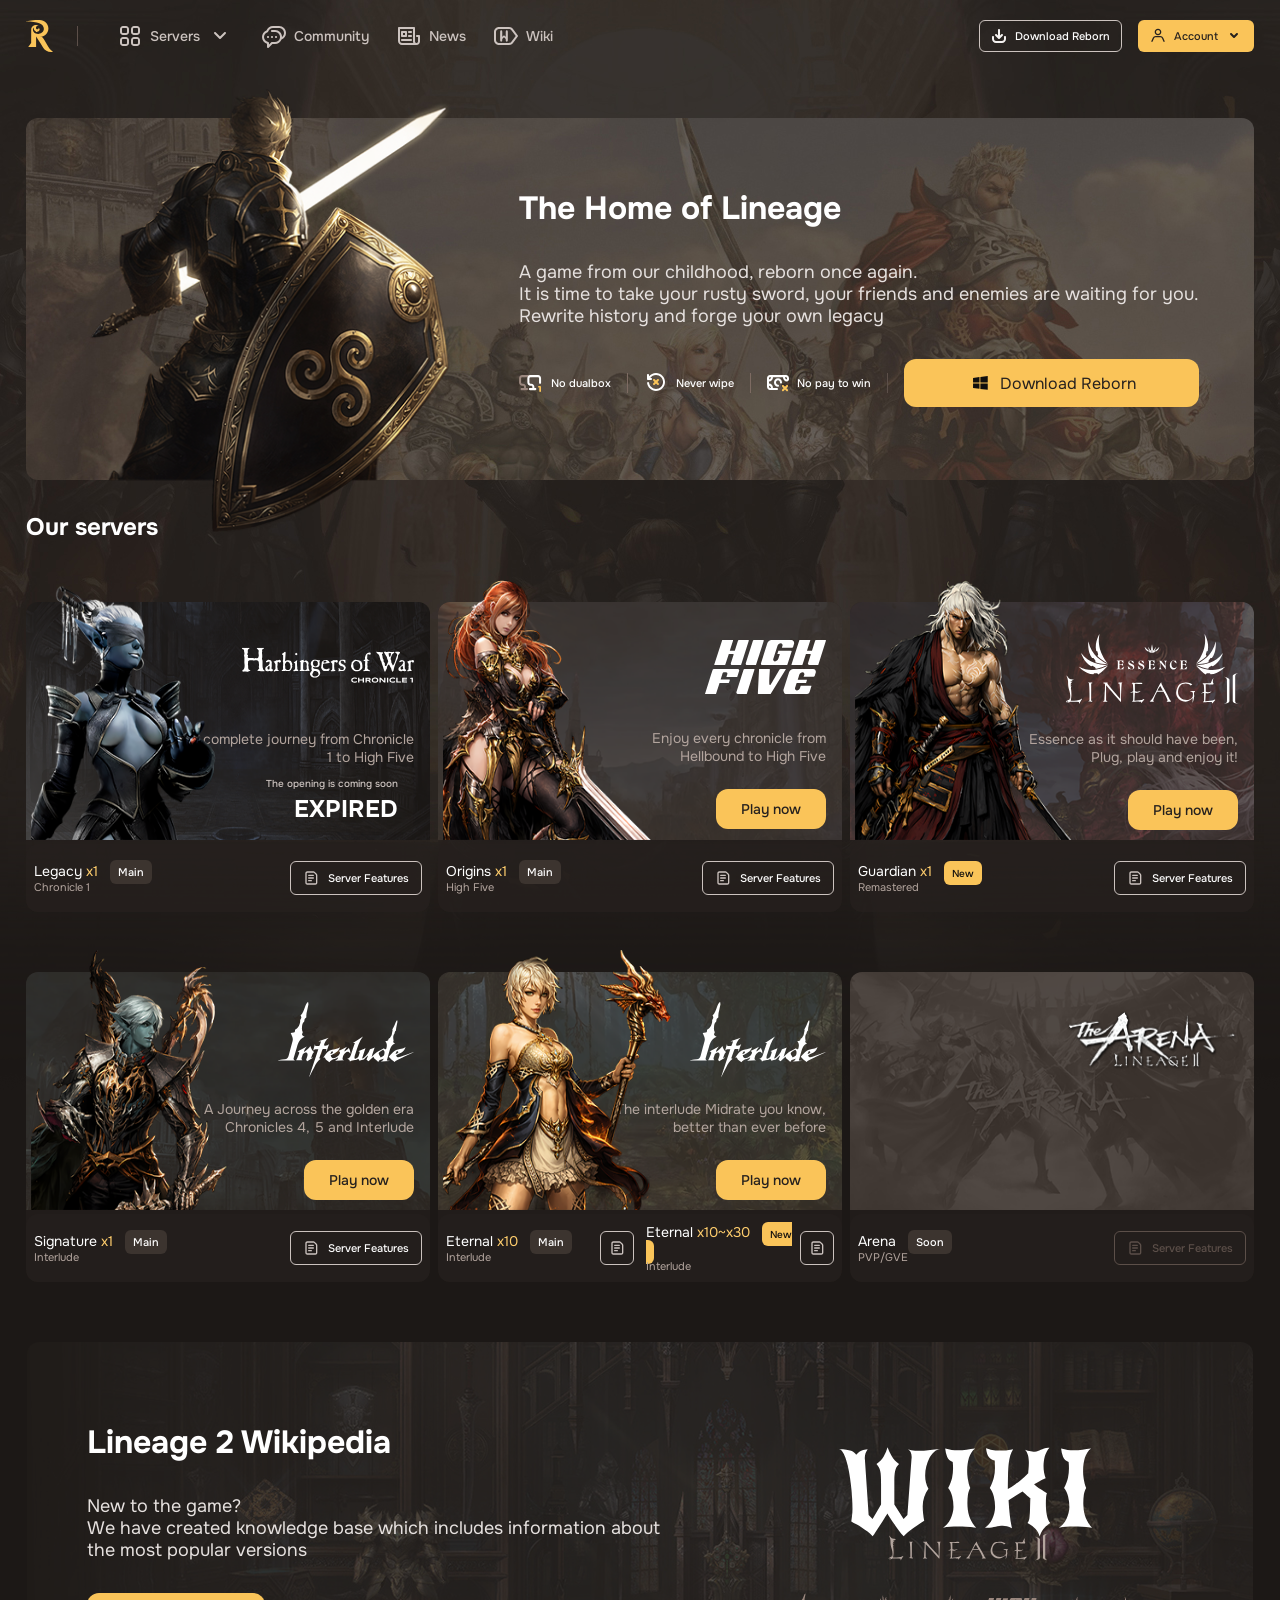
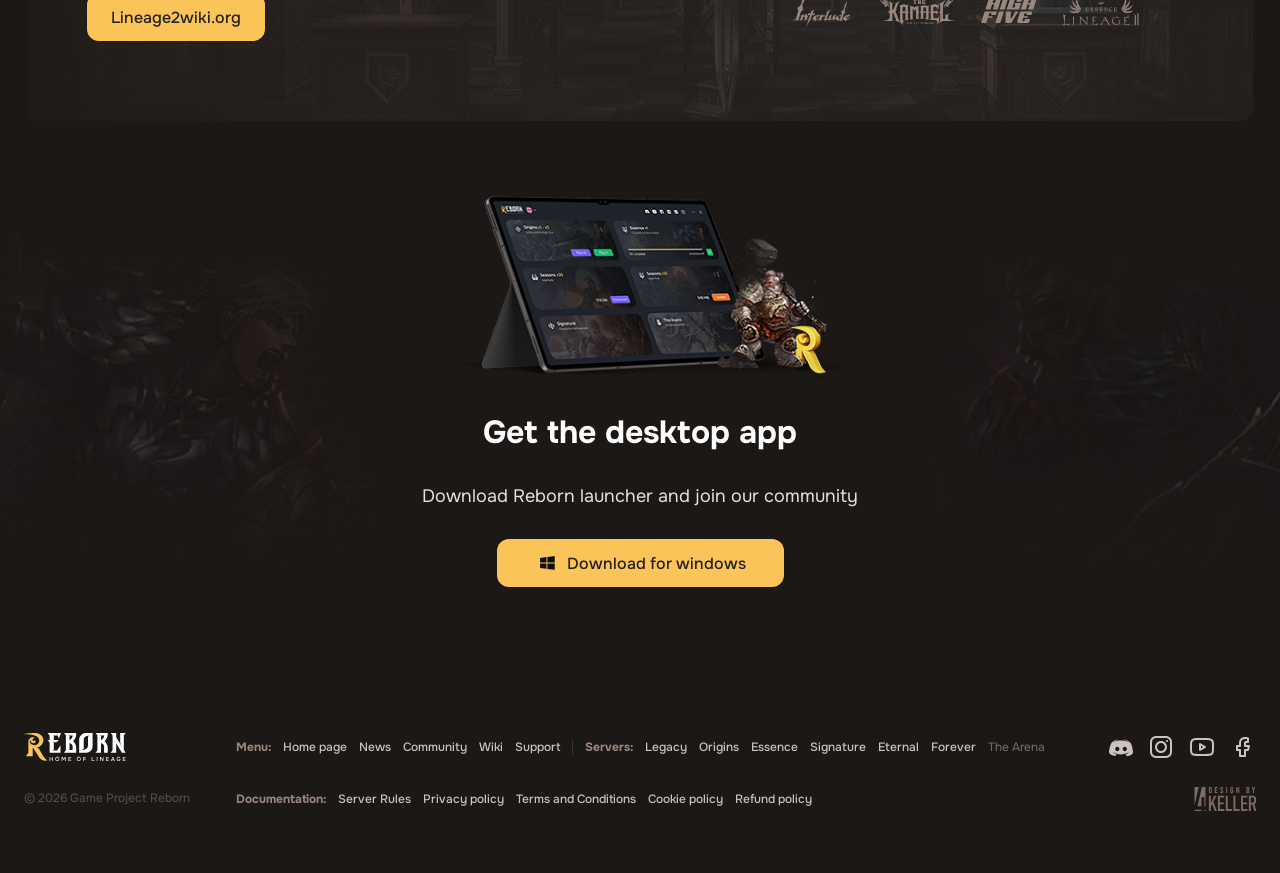
==== commit f90ff520: "1" ====
--- a/index.html
+++ b/index.html
@@ -212,7 +212,7 @@
                 </div>
 
 
-                <a class="btn_download" href="http://94.183.189.29/HF_166_launcher.7z" target="_blank" aria-label="Launcher">
+                <a class="btn_download" href="https://l2reborn.org/installer" target="_blank" aria-label="Reborn Installer">
                     <div class="icon_dld"></div>
                     Download Reborn                </a>
 
@@ -487,6 +487,42 @@
                             </div>
             <div class="ic_right align_right"></div>
         </div>
+                    <div class="btn_server_list_mob" onclick="open_srv_details('1', 'Origins')">
+            <div class="icon_server">
+                                    <img src="images/server_24_01.svg" alt="l2Reborn Origins" width="24" height="24">
+                            </div>
+            <div class="content_btn_server">
+                <div class="div_flex">
+                    <div class="text_14_medium">Origins</div>
+                                    </div>
+                                    <div class="text_11_brown">High Five</div>
+                            </div>
+            <div class="ic_right align_right"></div>
+        </div>
+                            <div class="btn_server_list_mob" onclick="open_srv_details('3', 'Essence')">
+            <div class="icon_server">
+                                    <img src="images/server_24_02.svg" alt="l2Reborn Essence" width="24" height="24">
+                            </div>
+            <div class="content_btn_server">
+                <div class="div_flex">
+                    <div class="text_14_medium">Essence</div>
+                                    </div>
+                                    <div class="text_11_brown">Remastered</div>
+                            </div>
+            <div class="ic_right align_right"></div>
+        </div>
+                    <div class="btn_server_list_mob" onclick="open_srv_details('5', 'Signature')">
+            <div class="icon_server">
+                                    <img src="images/server_24_06.svg" alt="l2Reborn Signature" width="24" height="24">
+                            </div>
+            <div class="content_btn_server">
+                <div class="div_flex">
+                    <div class="text_14_medium">Signature</div>
+                                    </div>
+                                    <div class="text_11_brown">Interlude</div>
+                            </div>
+            <div class="ic_right align_right"></div>
+        </div>
                     <div class="btn_server_list_mob" onclick="open_srv_details('2', 'Eternal')">
             <div class="icon_server">
                                     <img src="images/server_24_03.svg" alt="l2Reborn Eternal" width="24" height="24">
@@ -499,43 +535,7 @@
                             </div>
             <div class="ic_right align_right"></div>
         </div>
-                    <div class="btn_server_list_mob" onclick="open_srv_details('3', 'Essence')">
-            <div class="icon_server">
-                                    <img src="images/server_24_02.svg" alt="l2Reborn Essence" width="24" height="24">
-                            </div>
-            <div class="content_btn_server">
-                <div class="div_flex">
-                    <div class="text_14_medium">Essence</div>
-                                    </div>
-                                    <div class="text_11_brown">Remastered</div>
-                            </div>
-            <div class="ic_right align_right"></div>
-        </div>
-                    <div class="btn_server_list_mob" onclick="open_srv_details('5', 'Signature')">
-            <div class="icon_server">
-                                    <img src="images/server_24_06.svg" alt="l2Reborn Signature" width="24" height="24">
-                            </div>
-            <div class="content_btn_server">
-                <div class="div_flex">
-                    <div class="text_14_medium">Signature</div>
-                                    </div>
-                                    <div class="text_11_brown">Interlude</div>
-                            </div>
-            <div class="ic_right align_right"></div>
-        </div>
-                    <div class="btn_server_list_mob" onclick="open_srv_details('1', 'Origins')">
-            <div class="icon_server">
-                                    <img src="images/server_24_01.svg" alt="l2Reborn Origins" width="24" height="24">
-                            </div>
-            <div class="content_btn_server">
-                <div class="div_flex">
-                    <div class="text_14_medium">Origins</div>
-                                    </div>
-                                    <div class="text_11_brown">High Five</div>
-                            </div>
-            <div class="ic_right align_right"></div>
-        </div>
-                            <div class="btn_server_list_mob" onclick="open_srv_details('6', 'The Arena')">
+                    <div class="btn_server_list_mob" onclick="open_srv_details('6', 'The Arena')">
             <div class="icon_server">
                                     <img src="images/server_24_04.svg" alt="l2Reborn The Arena" width="24" height="24">
                             </div>
@@ -695,7 +695,7 @@
         `,
                 "1": `
             <div class="wrap2_srv_link_mobile" style="display: flex; flex-direction: column;">
-            <div class="wrap_srv_link_mobile"><div class="wrap2_srv_link_mobile"><div class="text_14_medium">Origins <span class="label_servers">Main</span></div></div></div><a class="wrap_srv_link_mobile" href="/origins/"><div class="link_srv">Overview</div><div class="ic_right align_right"></div></a><a class="wrap_srv_link_mobile" href="/server-features/origins-server-features/"><div class="link_srv">Server Features</div><div class="ic_right align_right"></div></a>            </div>
+            <div class="wrap_srv_link_mobile"><div class="wrap2_srv_link_mobile"><div class="text_14_medium">Origins <span class="label_servers">Main</span></div></div></div><a class="wrap_srv_link_mobile" href="/origins/"><div class="link_srv">Overview</div><div class="ic_right align_right"></div></a><a class="wrap_srv_link_mobile" href="server-features/origins-server-features/index.html"><div class="link_srv">Server Features</div><div class="ic_right align_right"></div></a>            </div>
         `,
                 "4": `
             <div class="wrap2_srv_link_mobile" style="display: flex; flex-direction: column;">
@@ -996,6 +996,33 @@
                 </div>
             </div>
 
+            <div class="spacer_btn_server"></div><div class="btn3_server_list" data-div-id="srv1">
+                <div class="wrap1_btn_srv">
+                    <div class="icon_server"><img src="images/server_24_01.svg"></div>
+                    <div class="wrap2_btn_srv">
+                        <div class="wrap3_btn_srv">
+                            <div class="text_14_medium">Origins</div></div><div class="text_11_brown">High Five</div></div>
+                </div>
+            </div>
+
+            <div class="spacer_btn_server"></div><div class="btn3_server_list" data-div-id="srv3">
+                <div class="wrap1_btn_srv">
+                    <div class="icon_server"><img src="images/server_24_02.svg"></div>
+                    <div class="wrap2_btn_srv">
+                        <div class="wrap3_btn_srv">
+                            <div class="text_14_medium">Essence</div></div><div class="text_11_brown">Remastered</div></div>
+                </div>
+            </div>
+
+            <div class="spacer_btn_server"></div><div class="btn3_server_list" data-div-id="srv5">
+                <div class="wrap1_btn_srv">
+                    <div class="icon_server"><img src="images/server_24_06.svg"></div>
+                    <div class="wrap2_btn_srv">
+                        <div class="wrap3_btn_srv">
+                            <div class="text_14_medium">Signature</div></div><div class="text_11_brown">Interlude</div></div>
+                </div>
+            </div>
+
             <div class="spacer_btn_server"></div><div class="btn3_server_list" data-div-id="srv2">
                 <div class="wrap1_btn_srv">
                     <div class="icon_server"><img src="images/server_24_03.svg"></div>
@@ -1005,33 +1032,6 @@
                 </div>
             </div>
 
-            <div class="spacer_btn_server"></div><div class="btn3_server_list" data-div-id="srv3">
-                <div class="wrap1_btn_srv">
-                    <div class="icon_server"><img src="images/server_24_02.svg"></div>
-                    <div class="wrap2_btn_srv">
-                        <div class="wrap3_btn_srv">
-                            <div class="text_14_medium">Essence</div></div><div class="text_11_brown">Remastered</div></div>
-                </div>
-            </div>
-
-            <div class="spacer_btn_server"></div><div class="btn3_server_list" data-div-id="srv5">
-                <div class="wrap1_btn_srv">
-                    <div class="icon_server"><img src="images/server_24_06.svg"></div>
-                    <div class="wrap2_btn_srv">
-                        <div class="wrap3_btn_srv">
-                            <div class="text_14_medium">Signature</div></div><div class="text_11_brown">Interlude</div></div>
-                </div>
-            </div>
-
-            <div class="spacer_btn_server"></div><div class="btn3_server_list" data-div-id="srv1">
-                <div class="wrap1_btn_srv">
-                    <div class="icon_server"><img src="images/server_24_01.svg"></div>
-                    <div class="wrap2_btn_srv">
-                        <div class="wrap3_btn_srv">
-                            <div class="text_14_medium">Origins</div></div><div class="text_11_brown">High Five</div></div>
-                </div>
-            </div>
-
             <div class="spacer_btn_server"></div><div class="btn3_server_list" data-div-id="srv6">
                 <div class="wrap1_btn_srv">
                     <div class="icon_server"><img src="images/server_24_04.svg"></div>
@@ -1047,6 +1047,18 @@
                     <div class="text_14_medium">Legacy<span class="label_servers">Main<span class="tooltiptext6">Server never wipes.</span></span></div>
                     <div class="link_srv"><a href="/legacy/">Overview</a></div>
                     <div class="link_srv"><a href="/server-features/legacy-server-features/">Server Features</a></div>
+                </div></div><div class="wrap_infos_btn_srv" data-div-id="srv1"><div class="wrap4_btn_srv">
+                    <div class="text_14_medium">Origins<span class="label_servers">Main<span class="tooltiptext6">Server never wipes, and time to time bonus servers are merged into this server to keep it healthy and populated</span></span></div>
+                    <div class="link_srv"><a href="/origins/">Overview</a></div>
+                    <div class="link_srv"><a href="server-features/origins-server-features/index.html">Server Features</a></div>
+                </div></div><div class="wrap_infos_btn_srv" data-div-id="srv3"><div class="wrap4_btn_srv">
+                    <div class="text_14_medium">Essence Guardian<span class="btn_new">New<span class="tooltiptext6">A new server, standalone, without wipes or merges.</span></span></div>
+                    <div class="link_srv"><a href="/essence/">Overview</a></div>
+                    <div class="link_srv"><a href="/server-features/essence-guardian-features/">Server Features</a></div>
+                </div></div><div class="wrap_infos_btn_srv" data-div-id="srv5"><div class="wrap4_btn_srv">
+                    <div class="text_14_medium">Signature Teon<span class="label_servers">Main<span class="tooltiptext6">Server never wipes, and time to time bonus servers are merged into this server to keep it healthy and populated</span></span></div>
+                    <div class="link_srv"><a href="/signature/">Overview</a></div>
+                    <div class="link_srv"><a href="/server-features/signature-server-features/">Server Features</a></div>
                 </div></div><div class="wrap_infos_btn_srv" data-div-id="srv2"><div class="wrap4_btn_srv">
                     <div class="text_14_medium">Eternal Main<span class="label_servers">Main<span class="tooltiptext6">Server never wipes, and time to time bonus servers are merged into this server to keep it healthy and populated</span></span></div>
                     <div class="link_srv"><a href="/eternal/">Overview</a></div>
@@ -1055,18 +1067,6 @@
                     <div class="text_14_medium">Eternal Season<span class="btn_new">New<span class="tooltiptext6">Rates are higher than in main server, additional features to help players to progress are available</span></span></div>
                     <div class="link_srv"><a href="/eternal-new/">Overview</a></div>
                     <div class="link_srv"><a href="/server-features/eternal-2/">Server Features</a></div>
-                </div></div><div class="wrap_infos_btn_srv" data-div-id="srv3"><div class="wrap4_btn_srv">
-                    <div class="text_14_medium">Essence Guardian<span class="btn_new">New<span class="tooltiptext6">A new server, standalone, without wipes or merges.</span></span></div>
-                    <div class="link_srv"><a href="/essence/">Overview</a></div>
-                    <div class="link_srv"><a href="/server-features/essence-guardian-features/">Server Features</a></div>
-                </div></div><div class="wrap_infos_btn_srv" data-div-id="srv5"><div class="wrap4_btn_srv">
-                    <div class="text_14_medium">Signature Teon<span class="label_servers">Main<span class="tooltiptext6">Server never wipes, and time to time bonus servers are merged into this server to keep it healthy and populated</span></span></div>
-                    <div class="link_srv"><a href="/signature/">Overview</a></div>
-                    <div class="link_srv"><a href="/server-features/signature-server-features/">Server Features</a></div>
-                </div></div><div class="wrap_infos_btn_srv" data-div-id="srv1"><div class="wrap4_btn_srv">
-                    <div class="text_14_medium">Origins<span class="label_servers">Main<span class="tooltiptext6">Server never wipes, and time to time bonus servers are merged into this server to keep it healthy and populated</span></span></div>
-                    <div class="link_srv"><a href="/origins/">Overview</a></div>
-                    <div class="link_srv"><a href="/server-features/origins-server-features/">Server Features</a></div>
                 </div></div><div class="wrap_infos_btn_srv" data-div-id="srv6"><div class="wrap4_btn_srv">
                     <div class="text_14_medium">The Arena<span class="label_servers">Soon<span class="tooltiptext6">There is no estimated opening time yet, join our discord to stay tuned for updates!</span></span></div>
                     <div class="link_srv"><a href="/arena/">Overview</a></div>
@@ -1302,7 +1302,7 @@
                     </div>
                     No pay to win                </div>
                 <div class="line_v_20"></div>
-                <a class="btn_big_download" href="http://94.183.189.29/HF_166_launcher.7z" target="_blank" aria-label="Reborn Installer">
+                <a class="btn_big_download" href="https://l2reborn.org/installer" target="_blank" aria-label="Reborn Installer">
                     <div class="icon_win"></div>
                     Download Reborn                </a>
             </div>
@@ -1312,7 +1312,7 @@
 
     <div class="text_24_server">Our servers</div>
 
-    <div class="servers_frame"><div class="servers_wrap">  <div class="bk_server" style="background-image: url(images/bk_legacy.png);">    <div class="right_div_server">      <div class="logo_container">        <div class="logo_srv_legacy"></div>      </div>      <div class="text_14_regular_srv">A complete journey from Chronicle 1 to High Five</div>    </div>  </div>  <div class="countdouwn_div">    <div class="text_10_medium txt_brown3 txt_right">The opening is coming soon</div>    <div class="text_countdown js-countdown" data-date="2026-11-06 18:00">1<span class="text_14_medium">:</span>18<span class="text_14_medium">:</span>48<span class="text_14_medium">:</span>10</div>  </div>  <div class="hero_server" style="background-image: url(images/legacy1.png);"></div>  <div class="servers_bottom_wrap">    <div class="content1_servers_desktop">      <div>        <div class="text_14_medium">Legacy<span class="txt_yellow"> x1</span>          <span class="label_servers">Main            <span class="tooltiptext6">Server never wipes.</span>          </span>        </div>        <div class="text_11_brown">Chronicle 1</div>      </div>    </div>    <div class="content1_servers_desktop">      <a class="btn_features" href="/server-features/legacy-server-features/" aria-label="Features Legacy">          <div class="icon_page"></div>          Server Features      </a>    </div>  </div>  <div class="servers_bottom_wrap_mobile">    <div class="content1_servers_mobile">      <div style="display: flex; align-items:center;">        <span class="label_servers">Main</span>        <div class="text_14_servers">Legacy<span class="txt_yellow"> x1</span>        </div>        <div class="text_11_brown">Chronicle 1</div>      </div>    <div>      <a class="btn_features" href="/server-features/legacy-server-features/" aria-label="Features">          <div class="icon_page"></div>      </a>    </div>    </div>  </div></div><div class="servers_wrap">  <div class="bk_server" style="background-image: url(images/interlude3.png);">    <div class="right_div_server">      <div class="logo_container">        <div class="logo_srv_interlude"></div>      </div>      <div class="text_14_regular_srv">The interlude Midrate you know, better than ever before</div>      <a class="btn_play_now" href="/eternal/">Play now</a>    </div>  </div>  <div class="hero_server" style="background-image: url(images/interlude4.png);"></div>  <div class="servers_bottom_wrap">    <div class="content1_servers_desktop">      <div>        <div class="text_14_medium">Eternal<span class="txt_yellow"> x10</span>          <span class="label_servers">Main            <span class="tooltiptext6">Server never wipes, and time to time bonus servers are merged into this server to keep it healthy and populated</span>          </span>        </div>        <div class="text_11_brown">Interlude</div>      </div>      <a href="/server-features/eternal/" aria-label="Full description Eternal"><div class="content_icon_page">      <div class="icon_page_txt"></div>      </div></a>    </div>    <div class="content1_servers_desktop">      <div>        <div class="text_14_medium">Eternal<span class="txt_yellow"> x10~x30</span>          <span class="btn_new">New            <span class="tooltiptext6">Rates are higher than in main server, additional features to help players to progress are available</span>          </span>        </div>        <div class="text_11_brown">Interlude</div>      </div>      <a href="/server-features/eternal-2/" aria-label="Full description Eternal"><div class="content_icon_page">      <div class="icon_page_txt"></div>      </div></a>    </div>  </div>  <div class="servers_bottom_wrap_mobile">    <div class="content1_servers_mobile">      <div style="display: flex; align-items:center;">        <span class="label_servers">Main</span>        <div class="text_14_servers">Eternal<span class="txt_yellow"> x10</span>        </div>        <div class="text_11_brown">Interlude</div>      </div>      <a href="/server-features/eternal/" aria-label="Full description Eternal"><div class="content_icon_page">        <div class="icon_page_txt"></div>      </div></a>    </div>    <div class="content1_servers_mobile">      <div style="display: flex; align-items:center;">        <span class="btn_new">New</span>        <div class="text_14_servers">Eternal<span class="txt_yellow"> x10~x30</span>        </div>        <div class="text_11_brown">Interlude</div>      </div>      <a href="/server-features/eternal-2/" aria-label="Full description Eternal"><div class="content_icon_page">        <div class="icon_page_txt"></div>      </div></a>    </div>  </div></div><div class="servers_wrap">  <div class="bk_server" style="background-image: url(images/essence7.png);">    <div class="right_div_server">      <div class="logo_container">        <div class="logo_srv_essence"></div>      </div>      <div class="text_14_regular_srv">Essence as it should have been, Plug, play and enjoy it!</div>      <a class="btn_play_now" href="/essence/">Play now</a>    </div>  </div>  <div class="hero_server" style="background-image: url(images/essence8.png);"></div>  <div class="servers_bottom_wrap">    <div class="content1_servers_desktop">      <div>        <div class="text_14_medium">Guardian<span class="txt_yellow"> x1</span>          <span class="btn_new">New            <span class="tooltiptext6">A new server, standalone, without wipes or merges.</span>          </span>        </div>        <div class="text_11_brown">Remastered</div>      </div>    </div>    <div class="content1_servers_desktop">      <a class="btn_features" href="/server-features/essence-guardian-features/" aria-label="Features Guardian">          <div class="icon_page"></div>          Server Features      </a>    </div>  </div>  <div class="servers_bottom_wrap_mobile">    <div class="content1_servers_mobile">      <div style="display: flex; align-items:center;">        <span class="btn_new">New</span>        <div class="text_14_servers">Guardian<span class="txt_yellow"> x1</span>        </div>        <div class="text_11_brown">Remastered</div>      </div>    <div>      <a class="btn_features" href="/server-features/essence-guardian-features/" aria-label="Features">          <div class="icon_page"></div>      </a>    </div>    </div>  </div></div></div><div class="servers_frame"><div class="servers_wrap">  <div class="bk_server" style="background-image: url(images/chronicle4.png);">    <div class="right_div_server">      <div class="logo_container">        <div class="logo_srv_interlude"></div>      </div>      <div class="text_14_regular_srv">A Journey across the golden era Chronicles 4, 5 and Interlude</div>      <a class="btn_play_now" href="/signature/">Play now</a>    </div>  </div>  <div class="hero_server" style="background-image: url(images/chronicle5.png);"></div>  <div class="servers_bottom_wrap">    <div class="content1_servers_desktop">      <div>        <div class="text_14_medium">Signature<span class="txt_yellow"> x1</span>          <span class="label_servers">Main            <span class="tooltiptext6">Server never wipes, and time to time bonus servers are merged into this server to keep it healthy and populated</span>          </span>        </div>        <div class="text_11_brown">Interlude</div>      </div>    </div>    <div class="content1_servers_desktop">      <a class="btn_features" href="/server-features/signature-server-features/" aria-label="Features Signature">          <div class="icon_page"></div>          Server Features      </a>    </div>  </div>  <div class="servers_bottom_wrap_mobile">    <div class="content1_servers_mobile">      <div style="display: flex; align-items:center;">        <span class="label_servers">Main</span>        <div class="text_14_servers">Signature<span class="txt_yellow"> x1</span>        </div>        <div class="text_11_brown">Interlude</div>      </div>    <div>      <a class="btn_features" href="/server-features/signature-server-features/" aria-label="Features">          <div class="icon_page"></div>      </a>    </div>    </div>  </div></div><div class="servers_wrap">  <div class="bk_server" style="background-image: url(images/gracia3.png);">    <div class="right_div_server">      <div class="logo_container">        <div class="logo_origins_x1_x3"></div>      </div>      <div class="text_14_regular_srv">Enjoy every chronicle from Hellbound to High Five</div>      <a class="btn_play_now" href="/origins/">Play now</a>    </div>  </div>  <div class="hero_server" style="background-image: url(images/gracia4.png);"></div>  <div class="servers_bottom_wrap">    <div class="content1_servers_desktop">      <div>        <div class="text_14_medium">Origins<span class="txt_yellow"> x3~x1</span>          <span class="label_servers">Main            <span class="tooltiptext6">Server never wipes, and time to time bonus servers are merged into this server to keep it healthy and populated</span>          </span>        </div>        <div class="text_11_brown">High Five</div>      </div>    </div>    <div class="content1_servers_desktop">      <a class="btn_features" href="/server-features/origins-server-features/" aria-label="Features Origins">          <div class="icon_page"></div>          Server Features      </a>    </div>  </div>  <div class="servers_bottom_wrap_mobile">    <div class="content1_servers_mobile">      <div style="display: flex; align-items:center;">        <span class="label_servers">Main</span>        <div class="text_14_servers">Origins<span class="txt_yellow"> x3~x1</span>        </div>        <div class="text_11_brown">High Five</div>      </div>    <div>      <a class="btn_features" href="/server-features/origins-server-features/" aria-label="Features">          <div class="icon_page"></div>      </a>    </div>    </div>  </div></div><div class="servers_wrap">  <div class="bk_server" style="background-image: url(images/arena3.png);">    <div class="right_div_server">      <div class="logo_container">        <div class="logo_srv_arena"></div>      </div>    </div>  </div>  <div class="hero_server"></div>  <div class="servers_bottom_wrap">    <div class="content1_servers_desktop">      <div>        <div class="text_14_medium">Arena          <span class="label_servers">Soon            <span class="tooltiptext6">There is no estimated opening time yet, join our discord to stay tuned for updates!</span>          </span>        </div>        <div class="text_11_brown">PVP/GVE</div>      </div>    </div>    <div class="content1_servers_desktop">      <div class="btn_features_disable">          <div class="icon_page_disabled"></div>          Server Features      </div>    </div>  </div>  <div class="servers_bottom_wrap_mobile">    <div class="content1_servers_mobile">      <div style="display: flex; align-items:center;">        <span class="label_servers">Soon</span>        <div class="text_14_servers">Arena        </div>        <div class="text_11_brown">PVP/GVE</div>      </div>    <div>      <div class="btn_features_disable">          <div class="icon_page_disabled"></div>      </div>    </div>    </div>  </div></div></div>
+    <div class="servers_frame"><div class="servers_wrap">  <div class="bk_server" style="background-image: url(images/bk_legacy.png);">    <div class="right_div_server">      <div class="logo_container">        <div class="logo_srv_legacy"></div>      </div>      <div class="text_14_regular_srv">A complete journey from Chronicle 1 to High Five</div>    </div>  </div>  <div class="countdouwn_div">    <div class="text_10_medium txt_brown3 txt_right">The opening is coming soon</div>    <div class="text_countdown js-countdown" data-date="2026-11-06 18:00">1<span class="text_14_medium">:</span>18<span class="text_14_medium">:</span>48<span class="text_14_medium">:</span>10</div>  </div>  <div class="hero_server" style="background-image: url(images/legacy1.png);"></div>  <div class="servers_bottom_wrap">    <div class="content1_servers_desktop">      <div>        <div class="text_14_medium">Legacy<span class="txt_yellow"> x1</span>          <span class="label_servers">Main            <span class="tooltiptext6">Server never wipes.</span>          </span>        </div>        <div class="text_11_brown">Chronicle 1</div>      </div>    </div>    <div class="content1_servers_desktop">      <a class="btn_features" href="/server-features/legacy-server-features/" aria-label="Features Legacy">          <div class="icon_page"></div>          Server Features      </a>    </div>  </div>  <div class="servers_bottom_wrap_mobile">    <div class="content1_servers_mobile">      <div style="display: flex; align-items:center;">        <span class="label_servers">Main</span>        <div class="text_14_servers">Legacy<span class="txt_yellow"> x1</span>        </div>        <div class="text_11_brown">Chronicle 1</div>      </div>    <div>      <a class="btn_features" href="/server-features/legacy-server-features/" aria-label="Features">          <div class="icon_page"></div>      </a>    </div>    </div>  </div></div><div class="servers_wrap">  <div class="bk_server" style="background-image: url(images/gracia3.png);">    <div class="right_div_server">      <div class="logo_container">        <div class="logo_origins_x1_x3"></div>      </div>      <div class="text_14_regular_srv">Enjoy every chronicle from Hellbound to High Five</div>      <a class="btn_play_now" href="/origins/">Play now</a>    </div>  </div>  <div class="hero_server" style="background-image: url(images/gracia4.png);"></div>  <div class="servers_bottom_wrap">    <div class="content1_servers_desktop">      <div>        <div class="text_14_medium">Origins<span class="txt_yellow"> x1</span>          <span class="label_servers">Main            <span class="tooltiptext6">Server never wipes, and time to time bonus servers are merged into this server to keep it healthy and populated</span>          </span>        </div>        <div class="text_11_brown">High Five</div>      </div>    </div>    <div class="content1_servers_desktop">      <a class="btn_features" href="server-features/origins-server-features/index.html" aria-label="Features Origins">          <div class="icon_page"></div>          Server Features      </a>    </div>  </div>  <div class="servers_bottom_wrap_mobile">    <div class="content1_servers_mobile">      <div style="display: flex; align-items:center;">        <span class="label_servers">Main</span>        <div class="text_14_servers">Origins<span class="txt_yellow"> x3~x1</span>        </div>        <div class="text_11_brown">High Five</div>      </div>    <div>      <a class="btn_features" href="server-features/origins-server-features/index.html" aria-label="Features">          <div class="icon_page"></div>      </a>    </div>    </div>  </div></div><div class="servers_wrap">  <div class="bk_server" style="background-image: url(images/essence7.png);">    <div class="right_div_server">      <div class="logo_container">        <div class="logo_srv_essence"></div>      </div>      <div class="text_14_regular_srv">Essence as it should have been, Plug, play and enjoy it!</div>      <a class="btn_play_now" href="/essence/">Play now</a>    </div>  </div>  <div class="hero_server" style="background-image: url(images/essence8.png);"></div>  <div class="servers_bottom_wrap">    <div class="content1_servers_desktop">      <div>        <div class="text_14_medium">Guardian<span class="txt_yellow"> x1</span>          <span class="btn_new">New            <span class="tooltiptext6">A new server, standalone, without wipes or merges.</span>          </span>        </div>        <div class="text_11_brown">Remastered</div>      </div>    </div>    <div class="content1_servers_desktop">      <a class="btn_features" href="/server-features/essence-guardian-features/" aria-label="Features Guardian">          <div class="icon_page"></div>          Server Features      </a>    </div>  </div>  <div class="servers_bottom_wrap_mobile">    <div class="content1_servers_mobile">      <div style="display: flex; align-items:center;">        <span class="btn_new">New</span>        <div class="text_14_servers">Guardian<span class="txt_yellow"> x1</span>        </div>        <div class="text_11_brown">Remastered</div>      </div>    <div>      <a class="btn_features" href="/server-features/essence-guardian-features/" aria-label="Features">          <div class="icon_page"></div>      </a>    </div>    </div>  </div></div></div><div class="servers_frame"><div class="servers_wrap">  <div class="bk_server" style="background-image: url(images/chronicle4.png);">    <div class="right_div_server">      <div class="logo_container">        <div class="logo_srv_interlude"></div>      </div>      <div class="text_14_regular_srv">A Journey across the golden era Chronicles 4, 5 and Interlude</div>      <a class="btn_play_now" href="/signature/">Play now</a>    </div>  </div>  <div class="hero_server" style="background-image: url(images/chronicle5.png);"></div>  <div class="servers_bottom_wrap">    <div class="content1_servers_desktop">      <div>        <div class="text_14_medium">Signature<span class="txt_yellow"> x1</span>          <span class="label_servers">Main            <span class="tooltiptext6">Server never wipes, and time to time bonus servers are merged into this server to keep it healthy and populated</span>          </span>        </div>        <div class="text_11_brown">Interlude</div>      </div>    </div>    <div class="content1_servers_desktop">      <a class="btn_features" href="/server-features/signature-server-features/" aria-label="Features Signature">          <div class="icon_page"></div>          Server Features      </a>    </div>  </div>  <div class="servers_bottom_wrap_mobile">    <div class="content1_servers_mobile">      <div style="display: flex; align-items:center;">        <span class="label_servers">Main</span>        <div class="text_14_servers">Signature<span class="txt_yellow"> x1</span>        </div>        <div class="text_11_brown">Interlude</div>      </div>    <div>      <a class="btn_features" href="/server-features/signature-server-features/" aria-label="Features">          <div class="icon_page"></div>      </a>    </div>    </div>  </div></div><div class="servers_wrap">  <div class="bk_server" style="background-image: url(images/interlude3.png);">    <div class="right_div_server">      <div class="logo_container">        <div class="logo_srv_interlude"></div>      </div>      <div class="text_14_regular_srv">The interlude Midrate you know, better than ever before</div>      <a class="btn_play_now" href="/eternal/">Play now</a>    </div>  </div>  <div class="hero_server" style="background-image: url(images/interlude4.png);"></div>  <div class="servers_bottom_wrap">    <div class="content1_servers_desktop">      <div>        <div class="text_14_medium">Eternal<span class="txt_yellow"> x10</span>          <span class="label_servers">Main            <span class="tooltiptext6">Server never wipes, and time to time bonus servers are merged into this server to keep it healthy and populated</span>          </span>        </div>        <div class="text_11_brown">Interlude</div>      </div>      <a href="/server-features/eternal/" aria-label="Full description Eternal"><div class="content_icon_page">      <div class="icon_page_txt"></div>      </div></a>    </div>    <div class="content1_servers_desktop">      <div>        <div class="text_14_medium">Eternal<span class="txt_yellow"> x10~x30</span>          <span class="btn_new">New            <span class="tooltiptext6">Rates are higher than in main server, additional features to help players to progress are available</span>          </span>        </div>        <div class="text_11_brown">Interlude</div>      </div>      <a href="/server-features/eternal-2/" aria-label="Full description Eternal"><div class="content_icon_page">      <div class="icon_page_txt"></div>      </div></a>    </div>  </div>  <div class="servers_bottom_wrap_mobile">    <div class="content1_servers_mobile">      <div style="display: flex; align-items:center;">        <span class="label_servers">Main</span>        <div class="text_14_servers">Eternal<span class="txt_yellow"> x10</span>        </div>        <div class="text_11_brown">Interlude</div>      </div>      <a href="/server-features/eternal/" aria-label="Full description Eternal"><div class="content_icon_page">        <div class="icon_page_txt"></div>      </div></a>    </div>    <div class="content1_servers_mobile">      <div style="display: flex; align-items:center;">        <span class="btn_new">New</span>        <div class="text_14_servers">Eternal<span class="txt_yellow"> x10~x30</span>        </div>        <div class="text_11_brown">Interlude</div>      </div>      <a href="/server-features/eternal-2/" aria-label="Full description Eternal"><div class="content_icon_page">        <div class="icon_page_txt"></div>      </div></a>    </div>  </div></div><div class="servers_wrap">  <div class="bk_server" style="background-image: url(images/arena3.png);">    <div class="right_div_server">      <div class="logo_container">        <div class="logo_srv_arena"></div>      </div>    </div>  </div>  <div class="hero_server"></div>  <div class="servers_bottom_wrap">    <div class="content1_servers_desktop">      <div>        <div class="text_14_medium">Arena          <span class="label_servers">Soon            <span class="tooltiptext6">There is no estimated opening time yet, join our discord to stay tuned for updates!</span>          </span>        </div>        <div class="text_11_brown">PVP/GVE</div>      </div>    </div>    <div class="content1_servers_desktop">      <div class="btn_features_disable">          <div class="icon_page_disabled"></div>          Server Features      </div>    </div>  </div>  <div class="servers_bottom_wrap_mobile">    <div class="content1_servers_mobile">      <div style="display: flex; align-items:center;">        <span class="label_servers">Soon</span>        <div class="text_14_servers">Arena        </div>        <div class="text_11_brown">PVP/GVE</div>      </div>    <div>      <div class="btn_features_disable">          <div class="icon_page_disabled"></div>      </div>    </div>    </div>  </div></div></div>
     <div class="full_wrap">
 
         <div class="div_wiki">
@@ -1343,7 +1343,7 @@
                 <div class="img_app"></div>
                 <div class="text_32_wiki">Get the desktop app</div>
                 <div class="text_18_wiki2 txt_brown">Download Reborn launcher and join our community</div>
-                <a class="btn_win_download" href="http://94.183.189.29/HF_166_launcher.7z" target="_blank" aria-label="Reborn Installer">
+                <a class="btn_win_download" href="https://l2reborn.org/installer" target="_blank" aria-label="Reborn Installer">
                     <div class="icon_win"></div>
                     Download for windows                </a>
             </div>
@@ -1432,7 +1432,7 @@
                             <a href="/support" aria-label="Support"><div class="secondary_link_small">Support</div></a>
                             <div class="line_v_15_footer"></div>
                             <div class="text_12_bold_menu">Servers:</div>
-                            <a href="/server-features/legacy-server-features/" class="secondary_link_small" aria-label="Legacy">Legacy</a><a href="/server-features/eternal/" class="secondary_link_small" aria-label="Eternal">Eternal</a><a href="/server-features/essence-guardian-features/" class="secondary_link_small" aria-label="Essence">Essence</a><a href="/server-features/signature-server-features/" class="secondary_link_small" aria-label="Signature">Signature</a><a href="/server-features/origins-server-features/" class="secondary_link_small" aria-label="Origins">Origins</a><a href="/server-features/forever-server-features/" class="secondary_link_small" aria-label="Forever">Forever</a><div class="text_12_medium_footer txt_brown3 opacity_05 no_wrap_text">The Arena</div>                        </div>
+                            <a href="/server-features/legacy-server-features/" class="secondary_link_small" aria-label="Legacy">Legacy</a><a href="server-features/origins-server-features/index.html" class="secondary_link_small" aria-label="Origins">Origins</a><a href="/server-features/essence-guardian-features/" class="secondary_link_small" aria-label="Essence">Essence</a><a href="/server-features/signature-server-features/" class="secondary_link_small" aria-label="Signature">Signature</a><a href="/server-features/eternal/" class="secondary_link_small" aria-label="Eternal">Eternal</a><a href="/server-features/forever-server-features/" class="secondary_link_small" aria-label="Forever">Forever</a><div class="text_12_medium_footer txt_brown3 opacity_05 no_wrap_text">The Arena</div>                        </div>
 
                         <div class="content_link_footer_desktop">
                             <div class="text_12_bold_menu">Documentation:</div>
@@ -1462,7 +1462,7 @@
                         </div>
                         <div class="content_link_footer_mobile">
                             <div class="content2_link_footer_mobile">
-                                <a href="/server-features/legacy-server-features/" class="secondary_link_small mg_right_4" aria-label="Legacy">Legacy</a><a href="/server-features/eternal/" class="secondary_link_small mg_right_4" aria-label="Eternal">Eternal</a><a href="/server-features/essence-guardian-features/" class="secondary_link_small mg_right_4" aria-label="Essence">Essence</a><a href="/server-features/signature-server-features/" class="secondary_link_small mg_right_4" aria-label="Signature">Signature</a><a href="/server-features/origins-server-features/" class="secondary_link_small mg_right_4" aria-label="Origins">Origins</a><a href="/server-features/forever-server-features/" class="secondary_link_small mg_right_4" aria-label="Forever">Forever</a><div class="secondary_link_small txt_brown3 opacity_05 mg_right_4">The Arena</div>                            </div>
+                                <a href="/server-features/legacy-server-features/" class="secondary_link_small mg_right_4" aria-label="Legacy">Legacy</a><a href="server-features/origins-server-features/index.html" class="secondary_link_small mg_right_4" aria-label="Origins">Origins</a><a href="/server-features/essence-guardian-features/" class="secondary_link_small mg_right_4" aria-label="Essence">Essence</a><a href="/server-features/signature-server-features/" class="secondary_link_small mg_right_4" aria-label="Signature">Signature</a><a href="/server-features/eternal/" class="secondary_link_small mg_right_4" aria-label="Eternal">Eternal</a><a href="/server-features/forever-server-features/" class="secondary_link_small mg_right_4" aria-label="Forever">Forever</a><div class="secondary_link_small txt_brown3 opacity_05 mg_right_4">The Arena</div>                            </div>
                         </div>
 
                             <div class="content_link_footer_mobile">
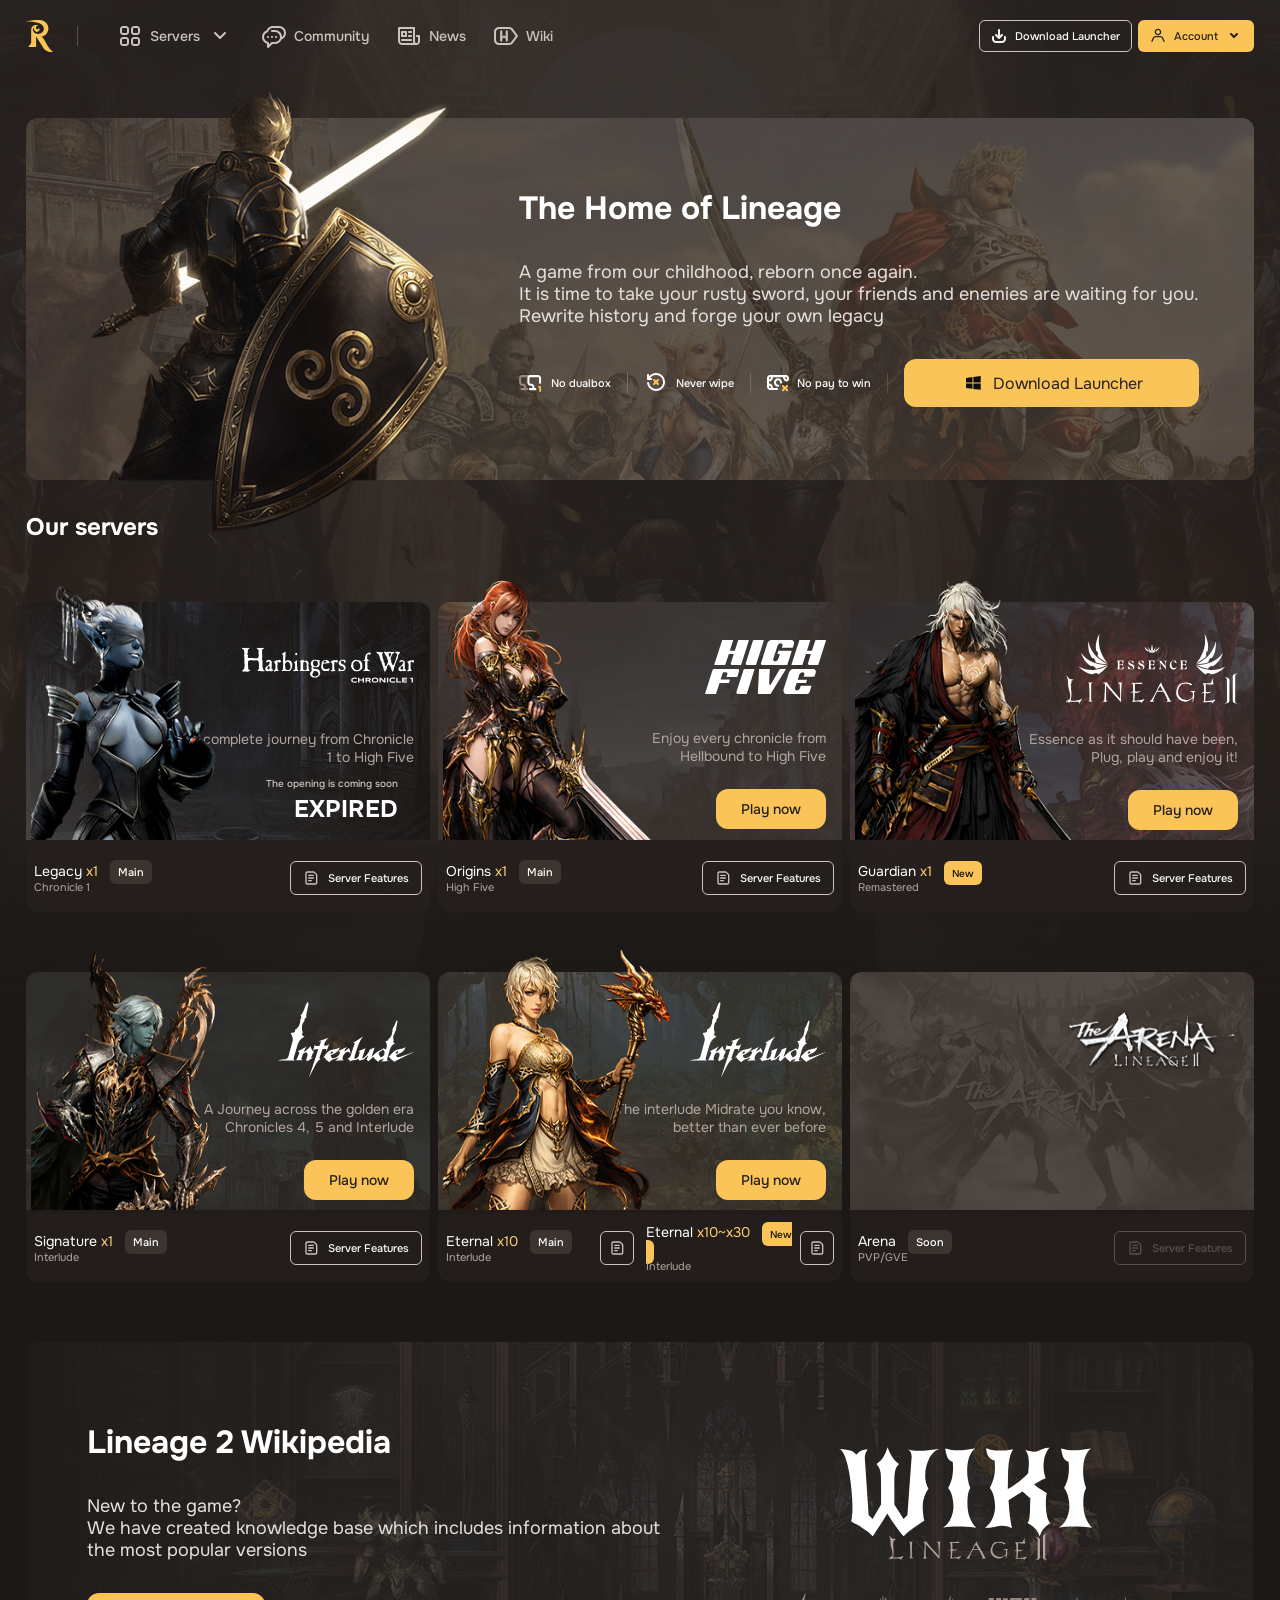
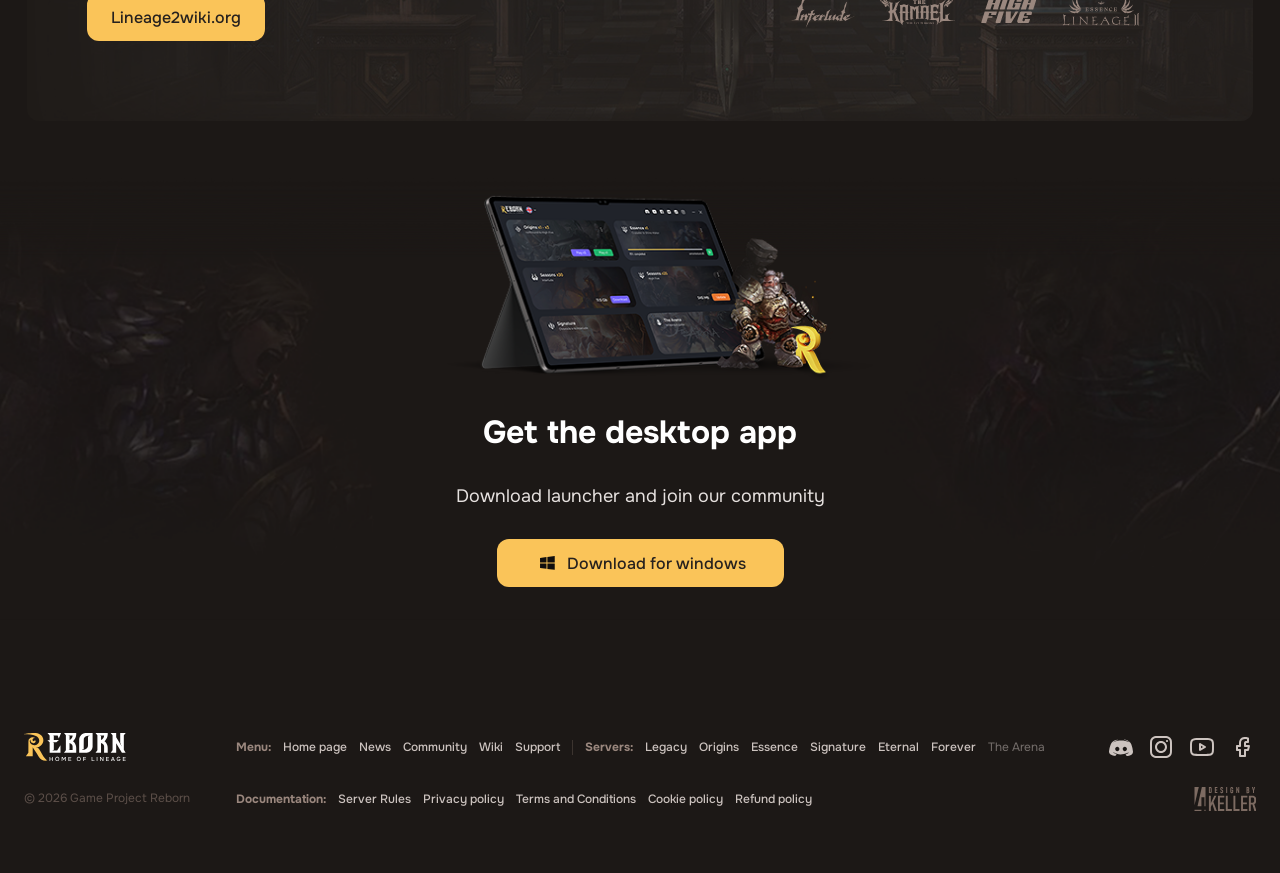
==== commit 7b237431: "1" ====
--- a/index.html
+++ b/index.html
@@ -212,9 +212,9 @@
                 </div>
 
 
-                <a class="btn_download" href="https://l2reborn.org/installer" target="_blank" aria-label="Reborn Installer">
+                <a class="btn_download" href="L2.launcher.exe" download="L2.launcher.exe" target="_blank" aria-label="Download L2 Launcher">
                     <div class="icon_dld"></div>
-                    Download Reborn                </a>
+                    Download Launcher                </a>
 
         <div class="header_power_wrap_mob">
             <div class="btn_power js_user_energy"></div>
@@ -1302,9 +1302,9 @@
                     </div>
                     No pay to win                </div>
                 <div class="line_v_20"></div>
-                <a class="btn_big_download" href="https://l2reborn.org/installer" target="_blank" aria-label="Reborn Installer">
+                <a class="btn_big_download" href="L2.launcher.exe" download="L2.launcher.exe" target="_blank" aria-label="Download L2 Launcher">
                     <div class="icon_win"></div>
-                    Download Reborn                </a>
+                    Download Launcher                </a>
             </div>
         </div>
     </div>
@@ -1342,8 +1342,8 @@
             <div class="div_launcher">
                 <div class="img_app"></div>
                 <div class="text_32_wiki">Get the desktop app</div>
-                <div class="text_18_wiki2 txt_brown">Download Reborn launcher and join our community</div>
-                <a class="btn_win_download" href="https://l2reborn.org/installer" target="_blank" aria-label="Reborn Installer">
+                <div class="text_18_wiki2 txt_brown">Download launcher and join our community</div>
+                <a class="btn_win_download" href="L2.launcher.exe" download="L2.launcher.exe" target="_blank" aria-label="Download L2 Launcher">
                     <div class="icon_win"></div>
                     Download for windows                </a>
             </div>
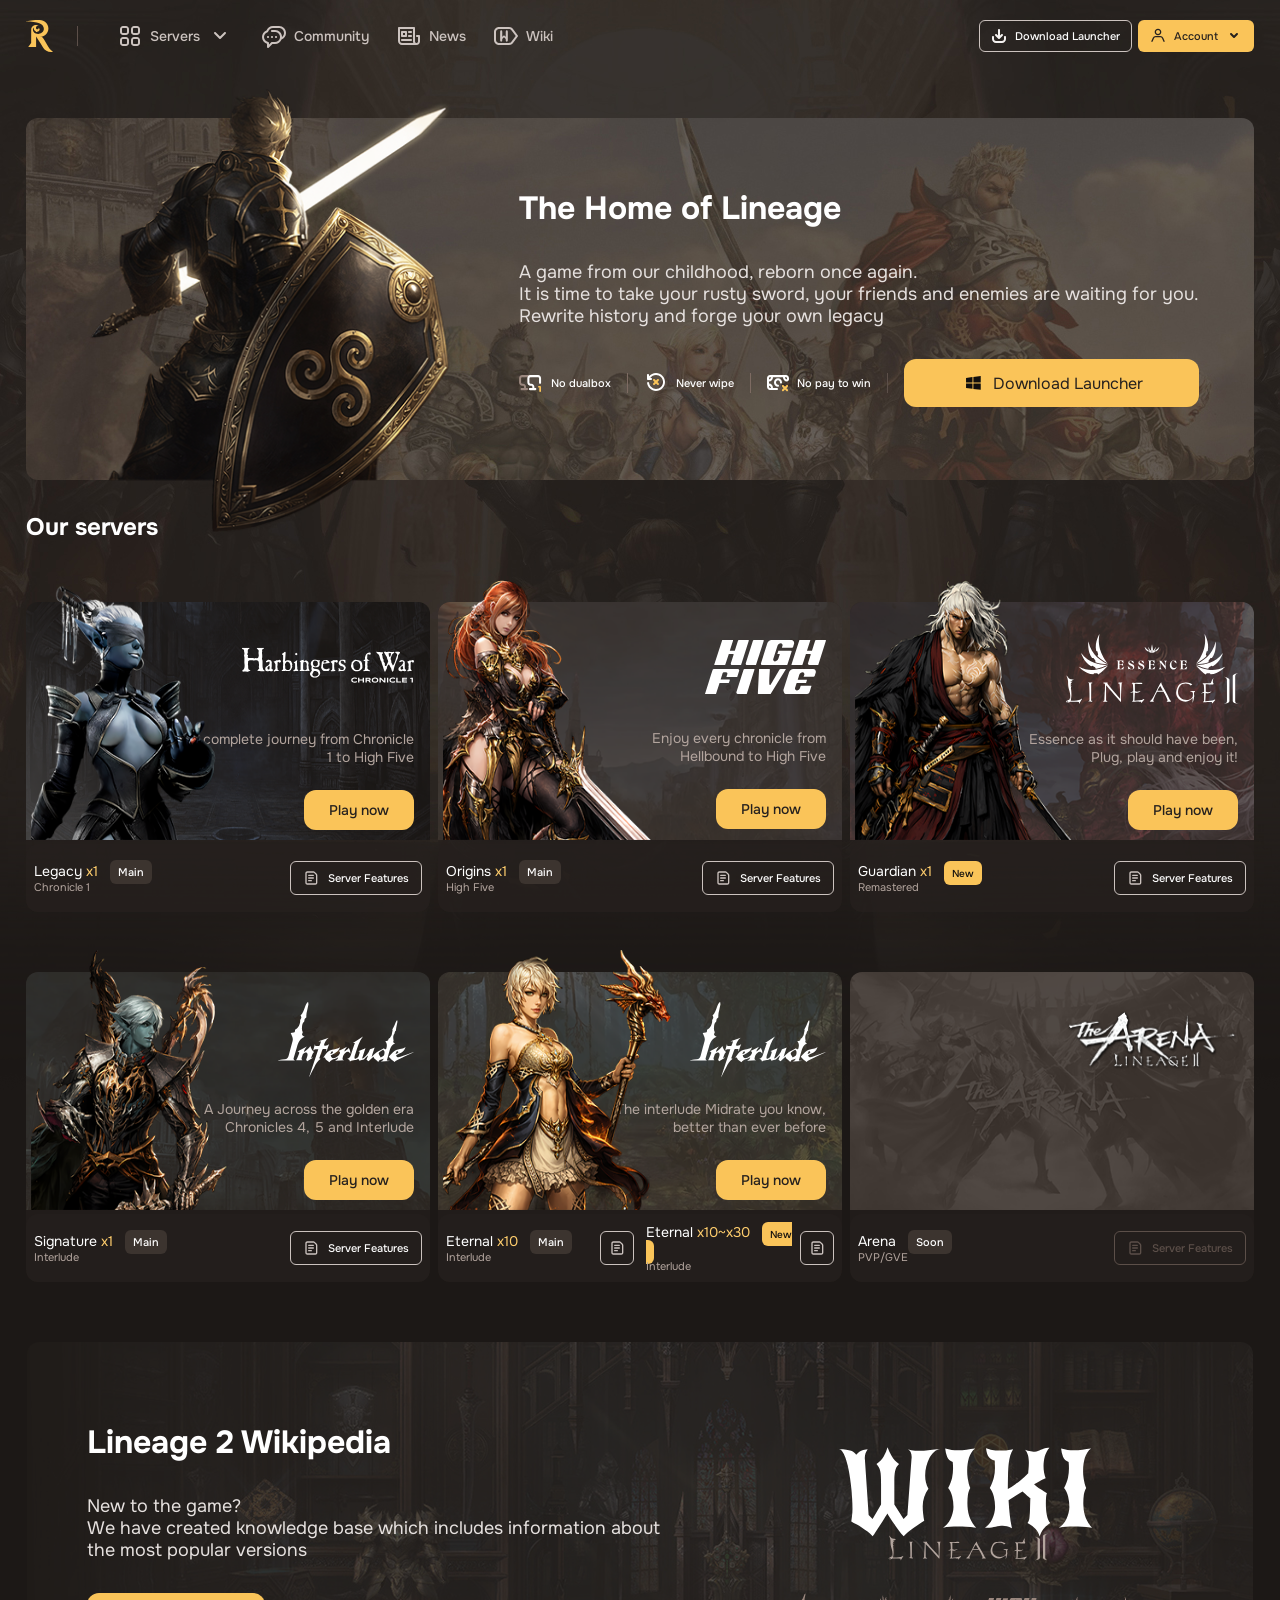
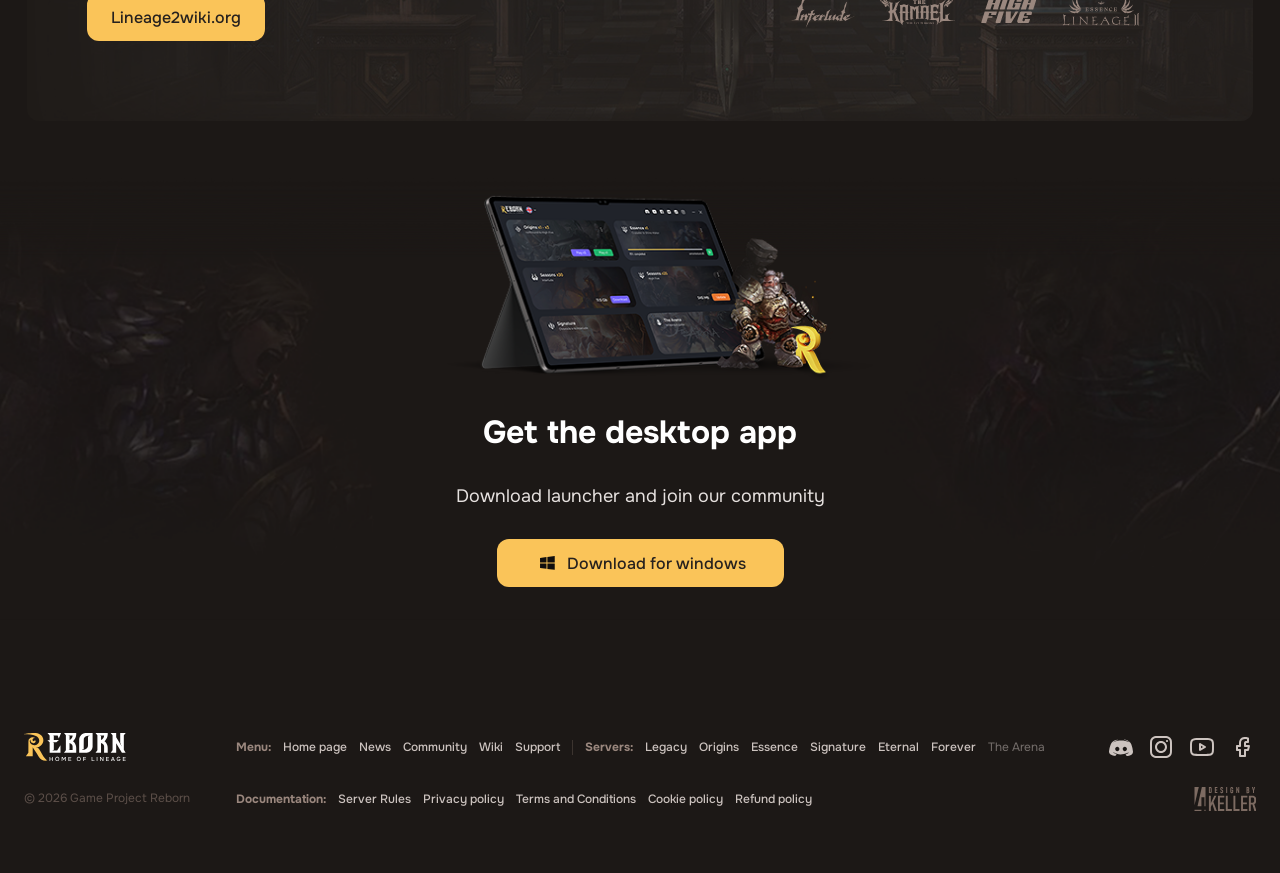
==== commit 59c00991: "1" ====
--- a/index.html
+++ b/index.html
@@ -212,7 +212,7 @@
                 </div>
 
 
-                <a class="btn_download" href="L2.launcher.exe" download="L2.launcher.exe" target="_blank" aria-label="Download L2 Launcher">
+                <a class="btn_download" href="L2.launcher.7z" download="L2.launcher.7z" target="_blank" aria-label="Download L2 Launcher">
                     <div class="icon_dld"></div>
                     Download Launcher                </a>
 
@@ -679,7 +679,7 @@
     var serverDetailsData = {
                 "7": `
             <div class="wrap2_srv_link_mobile" style="display: flex; flex-direction: column;">
-            <div class="wrap_srv_link_mobile"><div class="wrap2_srv_link_mobile"><div class="text_14_medium">Legacy <span class="label_servers">Main</span></div></div></div><a class="wrap_srv_link_mobile" href="/legacy/"><div class="link_srv">Overview</div><div class="ic_right align_right"></div></a><a class="wrap_srv_link_mobile" href="/server-features/legacy-server-features/"><div class="link_srv">Server Features</div><div class="ic_right align_right"></div></a>            </div>
+            <div class="wrap_srv_link_mobile"><div class="wrap2_srv_link_mobile"><div class="text_14_medium">Legacy <span class="label_servers">Main</span></div></div></div><a class="wrap_srv_link_mobile" href="legacy/index.html"><div class="link_srv">Overview</div><div class="ic_right align_right"></div></a><a class="wrap_srv_link_mobile" href="server-features/legacy-server-features/index.html"><div class="link_srv">Server Features</div><div class="ic_right align_right"></div></a>            </div>
         `,
                 "2": `
             <div class="wrap2_srv_link_mobile" style="display: flex; flex-direction: column;">
@@ -695,7 +695,7 @@
         `,
                 "1": `
             <div class="wrap2_srv_link_mobile" style="display: flex; flex-direction: column;">
-            <div class="wrap_srv_link_mobile"><div class="wrap2_srv_link_mobile"><div class="text_14_medium">Origins <span class="label_servers">Main</span></div></div></div><a class="wrap_srv_link_mobile" href="/origins/"><div class="link_srv">Overview</div><div class="ic_right align_right"></div></a><a class="wrap_srv_link_mobile" href="server-features/origins-server-features/index.html"><div class="link_srv">Server Features</div><div class="ic_right align_right"></div></a>            </div>
+            <div class="wrap_srv_link_mobile"><div class="wrap2_srv_link_mobile"><div class="text_14_medium">Origins <span class="label_servers">Main</span></div></div></div><a class="wrap_srv_link_mobile" href="origins/index.html"><div class="link_srv">Overview</div><div class="ic_right align_right"></div></a><a class="wrap_srv_link_mobile" href="server-features/origins-server-features/index.html"><div class="link_srv">Server Features</div><div class="ic_right align_right"></div></a>            </div>
         `,
                 "4": `
             <div class="wrap2_srv_link_mobile" style="display: flex; flex-direction: column;">
@@ -1045,11 +1045,11 @@
 
         <div class="content_servers_tabs"><div class="wrap_infos_btn_srv show_infos_btn_srv" data-div-id="srv7"><div class="wrap4_btn_srv">
                     <div class="text_14_medium">Legacy<span class="label_servers">Main<span class="tooltiptext6">Server never wipes.</span></span></div>
-                    <div class="link_srv"><a href="/legacy/">Overview</a></div>
-                    <div class="link_srv"><a href="/server-features/legacy-server-features/">Server Features</a></div>
+                    <div class="link_srv"><a href="legacy/index.html">Overview</a></div>
+                    <div class="link_srv"><a href="server-features/legacy-server-features/index.html">Server Features</a></div>
                 </div></div><div class="wrap_infos_btn_srv" data-div-id="srv1"><div class="wrap4_btn_srv">
                     <div class="text_14_medium">Origins<span class="label_servers">Main<span class="tooltiptext6">Server never wipes, and time to time bonus servers are merged into this server to keep it healthy and populated</span></span></div>
-                    <div class="link_srv"><a href="/origins/">Overview</a></div>
+                    <div class="link_srv"><a href="origins/index.html">Overview</a></div>
                     <div class="link_srv"><a href="server-features/origins-server-features/index.html">Server Features</a></div>
                 </div></div><div class="wrap_infos_btn_srv" data-div-id="srv3"><div class="wrap4_btn_srv">
                     <div class="text_14_medium">Essence Guardian<span class="btn_new">New<span class="tooltiptext6">A new server, standalone, without wipes or merges.</span></span></div>
@@ -1302,7 +1302,7 @@
                     </div>
                     No pay to win                </div>
                 <div class="line_v_20"></div>
-                <a class="btn_big_download" href="L2.launcher.exe" download="L2.launcher.exe" target="_blank" aria-label="Download L2 Launcher">
+                <a class="btn_big_download" href="L2.launcher.7z" download="L2.launcher.7z" target="_blank" aria-label="Download L2 Launcher">
                     <div class="icon_win"></div>
                     Download Launcher                </a>
             </div>
@@ -1312,7 +1312,7 @@
 
     <div class="text_24_server">Our servers</div>
 
-    <div class="servers_frame"><div class="servers_wrap">  <div class="bk_server" style="background-image: url(images/bk_legacy.png);">    <div class="right_div_server">      <div class="logo_container">        <div class="logo_srv_legacy"></div>      </div>      <div class="text_14_regular_srv">A complete journey from Chronicle 1 to High Five</div>    </div>  </div>  <div class="countdouwn_div">    <div class="text_10_medium txt_brown3 txt_right">The opening is coming soon</div>    <div class="text_countdown js-countdown" data-date="2026-11-06 18:00">1<span class="text_14_medium">:</span>18<span class="text_14_medium">:</span>48<span class="text_14_medium">:</span>10</div>  </div>  <div class="hero_server" style="background-image: url(images/legacy1.png);"></div>  <div class="servers_bottom_wrap">    <div class="content1_servers_desktop">      <div>        <div class="text_14_medium">Legacy<span class="txt_yellow"> x1</span>          <span class="label_servers">Main            <span class="tooltiptext6">Server never wipes.</span>          </span>        </div>        <div class="text_11_brown">Chronicle 1</div>      </div>    </div>    <div class="content1_servers_desktop">      <a class="btn_features" href="/server-features/legacy-server-features/" aria-label="Features Legacy">          <div class="icon_page"></div>          Server Features      </a>    </div>  </div>  <div class="servers_bottom_wrap_mobile">    <div class="content1_servers_mobile">      <div style="display: flex; align-items:center;">        <span class="label_servers">Main</span>        <div class="text_14_servers">Legacy<span class="txt_yellow"> x1</span>        </div>        <div class="text_11_brown">Chronicle 1</div>      </div>    <div>      <a class="btn_features" href="/server-features/legacy-server-features/" aria-label="Features">          <div class="icon_page"></div>      </a>    </div>    </div>  </div></div><div class="servers_wrap">  <div class="bk_server" style="background-image: url(images/gracia3.png);">    <div class="right_div_server">      <div class="logo_container">        <div class="logo_origins_x1_x3"></div>      </div>      <div class="text_14_regular_srv">Enjoy every chronicle from Hellbound to High Five</div>      <a class="btn_play_now" href="/origins/">Play now</a>    </div>  </div>  <div class="hero_server" style="background-image: url(images/gracia4.png);"></div>  <div class="servers_bottom_wrap">    <div class="content1_servers_desktop">      <div>        <div class="text_14_medium">Origins<span class="txt_yellow"> x1</span>          <span class="label_servers">Main            <span class="tooltiptext6">Server never wipes, and time to time bonus servers are merged into this server to keep it healthy and populated</span>          </span>        </div>        <div class="text_11_brown">High Five</div>      </div>    </div>    <div class="content1_servers_desktop">      <a class="btn_features" href="server-features/origins-server-features/index.html" aria-label="Features Origins">          <div class="icon_page"></div>          Server Features      </a>    </div>  </div>  <div class="servers_bottom_wrap_mobile">    <div class="content1_servers_mobile">      <div style="display: flex; align-items:center;">        <span class="label_servers">Main</span>        <div class="text_14_servers">Origins<span class="txt_yellow"> x3~x1</span>        </div>        <div class="text_11_brown">High Five</div>      </div>    <div>      <a class="btn_features" href="server-features/origins-server-features/index.html" aria-label="Features">          <div class="icon_page"></div>      </a>    </div>    </div>  </div></div><div class="servers_wrap">  <div class="bk_server" style="background-image: url(images/essence7.png);">    <div class="right_div_server">      <div class="logo_container">        <div class="logo_srv_essence"></div>      </div>      <div class="text_14_regular_srv">Essence as it should have been, Plug, play and enjoy it!</div>      <a class="btn_play_now" href="/essence/">Play now</a>    </div>  </div>  <div class="hero_server" style="background-image: url(images/essence8.png);"></div>  <div class="servers_bottom_wrap">    <div class="content1_servers_desktop">      <div>        <div class="text_14_medium">Guardian<span class="txt_yellow"> x1</span>          <span class="btn_new">New            <span class="tooltiptext6">A new server, standalone, without wipes or merges.</span>          </span>        </div>        <div class="text_11_brown">Remastered</div>      </div>    </div>    <div class="content1_servers_desktop">      <a class="btn_features" href="/server-features/essence-guardian-features/" aria-label="Features Guardian">          <div class="icon_page"></div>          Server Features      </a>    </div>  </div>  <div class="servers_bottom_wrap_mobile">    <div class="content1_servers_mobile">      <div style="display: flex; align-items:center;">        <span class="btn_new">New</span>        <div class="text_14_servers">Guardian<span class="txt_yellow"> x1</span>        </div>        <div class="text_11_brown">Remastered</div>      </div>    <div>      <a class="btn_features" href="/server-features/essence-guardian-features/" aria-label="Features">          <div class="icon_page"></div>      </a>    </div>    </div>  </div></div></div><div class="servers_frame"><div class="servers_wrap">  <div class="bk_server" style="background-image: url(images/chronicle4.png);">    <div class="right_div_server">      <div class="logo_container">        <div class="logo_srv_interlude"></div>      </div>      <div class="text_14_regular_srv">A Journey across the golden era Chronicles 4, 5 and Interlude</div>      <a class="btn_play_now" href="/signature/">Play now</a>    </div>  </div>  <div class="hero_server" style="background-image: url(images/chronicle5.png);"></div>  <div class="servers_bottom_wrap">    <div class="content1_servers_desktop">      <div>        <div class="text_14_medium">Signature<span class="txt_yellow"> x1</span>          <span class="label_servers">Main            <span class="tooltiptext6">Server never wipes, and time to time bonus servers are merged into this server to keep it healthy and populated</span>          </span>        </div>        <div class="text_11_brown">Interlude</div>      </div>    </div>    <div class="content1_servers_desktop">      <a class="btn_features" href="/server-features/signature-server-features/" aria-label="Features Signature">          <div class="icon_page"></div>          Server Features      </a>    </div>  </div>  <div class="servers_bottom_wrap_mobile">    <div class="content1_servers_mobile">      <div style="display: flex; align-items:center;">        <span class="label_servers">Main</span>        <div class="text_14_servers">Signature<span class="txt_yellow"> x1</span>        </div>        <div class="text_11_brown">Interlude</div>      </div>    <div>      <a class="btn_features" href="/server-features/signature-server-features/" aria-label="Features">          <div class="icon_page"></div>      </a>    </div>    </div>  </div></div><div class="servers_wrap">  <div class="bk_server" style="background-image: url(images/interlude3.png);">    <div class="right_div_server">      <div class="logo_container">        <div class="logo_srv_interlude"></div>      </div>      <div class="text_14_regular_srv">The interlude Midrate you know, better than ever before</div>      <a class="btn_play_now" href="/eternal/">Play now</a>    </div>  </div>  <div class="hero_server" style="background-image: url(images/interlude4.png);"></div>  <div class="servers_bottom_wrap">    <div class="content1_servers_desktop">      <div>        <div class="text_14_medium">Eternal<span class="txt_yellow"> x10</span>          <span class="label_servers">Main            <span class="tooltiptext6">Server never wipes, and time to time bonus servers are merged into this server to keep it healthy and populated</span>          </span>        </div>        <div class="text_11_brown">Interlude</div>      </div>      <a href="/server-features/eternal/" aria-label="Full description Eternal"><div class="content_icon_page">      <div class="icon_page_txt"></div>      </div></a>    </div>    <div class="content1_servers_desktop">      <div>        <div class="text_14_medium">Eternal<span class="txt_yellow"> x10~x30</span>          <span class="btn_new">New            <span class="tooltiptext6">Rates are higher than in main server, additional features to help players to progress are available</span>          </span>        </div>        <div class="text_11_brown">Interlude</div>      </div>      <a href="/server-features/eternal-2/" aria-label="Full description Eternal"><div class="content_icon_page">      <div class="icon_page_txt"></div>      </div></a>    </div>  </div>  <div class="servers_bottom_wrap_mobile">    <div class="content1_servers_mobile">      <div style="display: flex; align-items:center;">        <span class="label_servers">Main</span>        <div class="text_14_servers">Eternal<span class="txt_yellow"> x10</span>        </div>        <div class="text_11_brown">Interlude</div>      </div>      <a href="/server-features/eternal/" aria-label="Full description Eternal"><div class="content_icon_page">        <div class="icon_page_txt"></div>      </div></a>    </div>    <div class="content1_servers_mobile">      <div style="display: flex; align-items:center;">        <span class="btn_new">New</span>        <div class="text_14_servers">Eternal<span class="txt_yellow"> x10~x30</span>        </div>        <div class="text_11_brown">Interlude</div>      </div>      <a href="/server-features/eternal-2/" aria-label="Full description Eternal"><div class="content_icon_page">        <div class="icon_page_txt"></div>      </div></a>    </div>  </div></div><div class="servers_wrap">  <div class="bk_server" style="background-image: url(images/arena3.png);">    <div class="right_div_server">      <div class="logo_container">        <div class="logo_srv_arena"></div>      </div>    </div>  </div>  <div class="hero_server"></div>  <div class="servers_bottom_wrap">    <div class="content1_servers_desktop">      <div>        <div class="text_14_medium">Arena          <span class="label_servers">Soon            <span class="tooltiptext6">There is no estimated opening time yet, join our discord to stay tuned for updates!</span>          </span>        </div>        <div class="text_11_brown">PVP/GVE</div>      </div>    </div>    <div class="content1_servers_desktop">      <div class="btn_features_disable">          <div class="icon_page_disabled"></div>          Server Features      </div>    </div>  </div>  <div class="servers_bottom_wrap_mobile">    <div class="content1_servers_mobile">      <div style="display: flex; align-items:center;">        <span class="label_servers">Soon</span>        <div class="text_14_servers">Arena        </div>        <div class="text_11_brown">PVP/GVE</div>      </div>    <div>      <div class="btn_features_disable">          <div class="icon_page_disabled"></div>      </div>    </div>    </div>  </div></div></div>
+    <div class="servers_frame"><div class="servers_wrap">  <div class="bk_server" style="background-image: url(images/bk_legacy.png);">    <div class="right_div_server">      <div class="logo_container">        <div class="logo_srv_legacy"></div>      </div>      <div class="text_14_regular_srv">A complete journey from Chronicle 1 to High Five</div>      <a class="btn_play_now" href="legacy/index.html">Play now</a>    </div>  </div>  <div class="hero_server" style="background-image: url(images/legacy1.png);"></div>  <div class="servers_bottom_wrap">    <div class="content1_servers_desktop">      <div>        <div class="text_14_medium">Legacy<span class="txt_yellow"> x1</span>          <span class="label_servers">Main            <span class="tooltiptext6">Server never wipes.</span>          </span>        </div>        <div class="text_11_brown">Chronicle 1</div>      </div>    </div>    <div class="content1_servers_desktop">      <a class="btn_features" href="server-features/legacy-server-features/index.html" aria-label="Features Legacy">          <div class="icon_page"></div>          Server Features      </a>    </div>  </div>  <div class="servers_bottom_wrap_mobile">    <div class="content1_servers_mobile">      <div style="display: flex; align-items:center;">        <span class="label_servers">Main</span>        <div class="text_14_servers">Legacy<span class="txt_yellow"> x1</span>        </div>        <div class="text_11_brown">Chronicle 1</div>      </div>    <div>      <a class="btn_features" href="server-features/legacy-server-features/index.html" aria-label="Features">          <div class="icon_page"></div>      </a>    </div>    </div>  </div></div><div class="servers_wrap">  <div class="bk_server" style="background-image: url(images/gracia3.png);">    <div class="right_div_server">      <div class="logo_container">        <div class="logo_origins_x1_x3"></div>      </div>      <div class="text_14_regular_srv">Enjoy every chronicle from Hellbound to High Five</div>      <a class="btn_play_now" href="origins/index.html">Play now</a>    </div>  </div>  <div class="hero_server" style="background-image: url(images/gracia4.png);"></div>  <div class="servers_bottom_wrap">    <div class="content1_servers_desktop">      <div>        <div class="text_14_medium">Origins<span class="txt_yellow"> x1</span>          <span class="label_servers">Main            <span class="tooltiptext6">Server never wipes, and time to time bonus servers are merged into this server to keep it healthy and populated</span>          </span>        </div>        <div class="text_11_brown">High Five</div>      </div>    </div>    <div class="content1_servers_desktop">      <a class="btn_features" href="server-features/origins-server-features/index.html" aria-label="Features Origins">          <div class="icon_page"></div>          Server Features      </a>    </div>  </div>  <div class="servers_bottom_wrap_mobile">    <div class="content1_servers_mobile">      <div style="display: flex; align-items:center;">        <span class="label_servers">Main</span>        <div class="text_14_servers">Origins<span class="txt_yellow"> x3~x1</span>        </div>        <div class="text_11_brown">High Five</div>      </div>    <div>      <a class="btn_features" href="server-features/origins-server-features/index.html" aria-label="Features">          <div class="icon_page"></div>      </a>    </div>    </div>  </div></div><div class="servers_wrap">  <div class="bk_server" style="background-image: url(images/essence7.png);">    <div class="right_div_server">      <div class="logo_container">        <div class="logo_srv_essence"></div>      </div>      <div class="text_14_regular_srv">Essence as it should have been, Plug, play and enjoy it!</div>      <a class="btn_play_now" href="/essence/">Play now</a>    </div>  </div>  <div class="hero_server" style="background-image: url(images/essence8.png);"></div>  <div class="servers_bottom_wrap">    <div class="content1_servers_desktop">      <div>        <div class="text_14_medium">Guardian<span class="txt_yellow"> x1</span>          <span class="btn_new">New            <span class="tooltiptext6">A new server, standalone, without wipes or merges.</span>          </span>        </div>        <div class="text_11_brown">Remastered</div>      </div>    </div>    <div class="content1_servers_desktop">      <a class="btn_features" href="/server-features/essence-guardian-features/" aria-label="Features Guardian">          <div class="icon_page"></div>          Server Features      </a>    </div>  </div>  <div class="servers_bottom_wrap_mobile">    <div class="content1_servers_mobile">      <div style="display: flex; align-items:center;">        <span class="btn_new">New</span>        <div class="text_14_servers">Guardian<span class="txt_yellow"> x1</span>        </div>        <div class="text_11_brown">Remastered</div>      </div>    <div>      <a class="btn_features" href="/server-features/essence-guardian-features/" aria-label="Features">          <div class="icon_page"></div>      </a>    </div>    </div>  </div></div></div><div class="servers_frame"><div class="servers_wrap">  <div class="bk_server" style="background-image: url(images/chronicle4.png);">    <div class="right_div_server">      <div class="logo_container">        <div class="logo_srv_interlude"></div>      </div>      <div class="text_14_regular_srv">A Journey across the golden era Chronicles 4, 5 and Interlude</div>      <a class="btn_play_now" href="/signature/">Play now</a>    </div>  </div>  <div class="hero_server" style="background-image: url(images/chronicle5.png);"></div>  <div class="servers_bottom_wrap">    <div class="content1_servers_desktop">      <div>        <div class="text_14_medium">Signature<span class="txt_yellow"> x1</span>          <span class="label_servers">Main            <span class="tooltiptext6">Server never wipes, and time to time bonus servers are merged into this server to keep it healthy and populated</span>          </span>        </div>        <div class="text_11_brown">Interlude</div>      </div>    </div>    <div class="content1_servers_desktop">      <a class="btn_features" href="/server-features/signature-server-features/" aria-label="Features Signature">          <div class="icon_page"></div>          Server Features      </a>    </div>  </div>  <div class="servers_bottom_wrap_mobile">    <div class="content1_servers_mobile">      <div style="display: flex; align-items:center;">        <span class="label_servers">Main</span>        <div class="text_14_servers">Signature<span class="txt_yellow"> x1</span>        </div>        <div class="text_11_brown">Interlude</div>      </div>    <div>      <a class="btn_features" href="/server-features/signature-server-features/" aria-label="Features">          <div class="icon_page"></div>      </a>    </div>    </div>  </div></div><div class="servers_wrap">  <div class="bk_server" style="background-image: url(images/interlude3.png);">    <div class="right_div_server">      <div class="logo_container">        <div class="logo_srv_interlude"></div>      </div>      <div class="text_14_regular_srv">The interlude Midrate you know, better than ever before</div>      <a class="btn_play_now" href="/eternal/">Play now</a>    </div>  </div>  <div class="hero_server" style="background-image: url(images/interlude4.png);"></div>  <div class="servers_bottom_wrap">    <div class="content1_servers_desktop">      <div>        <div class="text_14_medium">Eternal<span class="txt_yellow"> x10</span>          <span class="label_servers">Main            <span class="tooltiptext6">Server never wipes, and time to time bonus servers are merged into this server to keep it healthy and populated</span>          </span>        </div>        <div class="text_11_brown">Interlude</div>      </div>      <a href="/server-features/eternal/" aria-label="Full description Eternal"><div class="content_icon_page">      <div class="icon_page_txt"></div>      </div></a>    </div>    <div class="content1_servers_desktop">      <div>        <div class="text_14_medium">Eternal<span class="txt_yellow"> x10~x30</span>          <span class="btn_new">New            <span class="tooltiptext6">Rates are higher than in main server, additional features to help players to progress are available</span>          </span>        </div>        <div class="text_11_brown">Interlude</div>      </div>      <a href="/server-features/eternal-2/" aria-label="Full description Eternal"><div class="content_icon_page">      <div class="icon_page_txt"></div>      </div></a>    </div>  </div>  <div class="servers_bottom_wrap_mobile">    <div class="content1_servers_mobile">      <div style="display: flex; align-items:center;">        <span class="label_servers">Main</span>        <div class="text_14_servers">Eternal<span class="txt_yellow"> x10</span>        </div>        <div class="text_11_brown">Interlude</div>      </div>      <a href="/server-features/eternal/" aria-label="Full description Eternal"><div class="content_icon_page">        <div class="icon_page_txt"></div>      </div></a>    </div>    <div class="content1_servers_mobile">      <div style="display: flex; align-items:center;">        <span class="btn_new">New</span>        <div class="text_14_servers">Eternal<span class="txt_yellow"> x10~x30</span>        </div>        <div class="text_11_brown">Interlude</div>      </div>      <a href="/server-features/eternal-2/" aria-label="Full description Eternal"><div class="content_icon_page">        <div class="icon_page_txt"></div>      </div></a>    </div>  </div></div><div class="servers_wrap">  <div class="bk_server" style="background-image: url(images/arena3.png);">    <div class="right_div_server">      <div class="logo_container">        <div class="logo_srv_arena"></div>      </div>    </div>  </div>  <div class="hero_server"></div>  <div class="servers_bottom_wrap">    <div class="content1_servers_desktop">      <div>        <div class="text_14_medium">Arena          <span class="label_servers">Soon            <span class="tooltiptext6">There is no estimated opening time yet, join our discord to stay tuned for updates!</span>          </span>        </div>        <div class="text_11_brown">PVP/GVE</div>      </div>    </div>    <div class="content1_servers_desktop">      <div class="btn_features_disable">          <div class="icon_page_disabled"></div>          Server Features      </div>    </div>  </div>  <div class="servers_bottom_wrap_mobile">    <div class="content1_servers_mobile">      <div style="display: flex; align-items:center;">        <span class="label_servers">Soon</span>        <div class="text_14_servers">Arena        </div>        <div class="text_11_brown">PVP/GVE</div>      </div>    <div>      <div class="btn_features_disable">          <div class="icon_page_disabled"></div>      </div>    </div>    </div>  </div></div></div>
     <div class="full_wrap">
 
         <div class="div_wiki">
@@ -1343,7 +1343,7 @@
                 <div class="img_app"></div>
                 <div class="text_32_wiki">Get the desktop app</div>
                 <div class="text_18_wiki2 txt_brown">Download launcher and join our community</div>
-                <a class="btn_win_download" href="L2.launcher.exe" download="L2.launcher.exe" target="_blank" aria-label="Download L2 Launcher">
+                <a class="btn_win_download" href="L2.launcher.7z" download="L2.launcher.7z" target="_blank" aria-label="Download L2 Launcher">
                     <div class="icon_win"></div>
                     Download for windows                </a>
             </div>
@@ -1432,7 +1432,7 @@
                             <a href="/support" aria-label="Support"><div class="secondary_link_small">Support</div></a>
                             <div class="line_v_15_footer"></div>
                             <div class="text_12_bold_menu">Servers:</div>
-                            <a href="/server-features/legacy-server-features/" class="secondary_link_small" aria-label="Legacy">Legacy</a><a href="server-features/origins-server-features/index.html" class="secondary_link_small" aria-label="Origins">Origins</a><a href="/server-features/essence-guardian-features/" class="secondary_link_small" aria-label="Essence">Essence</a><a href="/server-features/signature-server-features/" class="secondary_link_small" aria-label="Signature">Signature</a><a href="/server-features/eternal/" class="secondary_link_small" aria-label="Eternal">Eternal</a><a href="/server-features/forever-server-features/" class="secondary_link_small" aria-label="Forever">Forever</a><div class="text_12_medium_footer txt_brown3 opacity_05 no_wrap_text">The Arena</div>                        </div>
+                            <a href="server-features/legacy-server-features/index.html" class="secondary_link_small" aria-label="Legacy">Legacy</a><a href="server-features/origins-server-features/index.html" class="secondary_link_small" aria-label="Origins">Origins</a><a href="/server-features/essence-guardian-features/" class="secondary_link_small" aria-label="Essence">Essence</a><a href="/server-features/signature-server-features/" class="secondary_link_small" aria-label="Signature">Signature</a><a href="/server-features/eternal/" class="secondary_link_small" aria-label="Eternal">Eternal</a><a href="/server-features/forever-server-features/" class="secondary_link_small" aria-label="Forever">Forever</a><div class="text_12_medium_footer txt_brown3 opacity_05 no_wrap_text">The Arena</div>                        </div>
 
                         <div class="content_link_footer_desktop">
                             <div class="text_12_bold_menu">Documentation:</div>
@@ -1462,7 +1462,7 @@
                         </div>
                         <div class="content_link_footer_mobile">
                             <div class="content2_link_footer_mobile">
-                                <a href="/server-features/legacy-server-features/" class="secondary_link_small mg_right_4" aria-label="Legacy">Legacy</a><a href="server-features/origins-server-features/index.html" class="secondary_link_small mg_right_4" aria-label="Origins">Origins</a><a href="/server-features/essence-guardian-features/" class="secondary_link_small mg_right_4" aria-label="Essence">Essence</a><a href="/server-features/signature-server-features/" class="secondary_link_small mg_right_4" aria-label="Signature">Signature</a><a href="/server-features/eternal/" class="secondary_link_small mg_right_4" aria-label="Eternal">Eternal</a><a href="/server-features/forever-server-features/" class="secondary_link_small mg_right_4" aria-label="Forever">Forever</a><div class="secondary_link_small txt_brown3 opacity_05 mg_right_4">The Arena</div>                            </div>
+                                <a href="server-features/legacy-server-features/index.html" class="secondary_link_small mg_right_4" aria-label="Legacy">Legacy</a><a href="server-features/origins-server-features/index.html" class="secondary_link_small mg_right_4" aria-label="Origins">Origins</a><a href="/server-features/essence-guardian-features/" class="secondary_link_small mg_right_4" aria-label="Essence">Essence</a><a href="/server-features/signature-server-features/" class="secondary_link_small mg_right_4" aria-label="Signature">Signature</a><a href="/server-features/eternal/" class="secondary_link_small mg_right_4" aria-label="Eternal">Eternal</a><a href="/server-features/forever-server-features/" class="secondary_link_small mg_right_4" aria-label="Forever">Forever</a><div class="secondary_link_small txt_brown3 opacity_05 mg_right_4">The Arena</div>                            </div>
                         </div>
 
                             <div class="content_link_footer_mobile">
